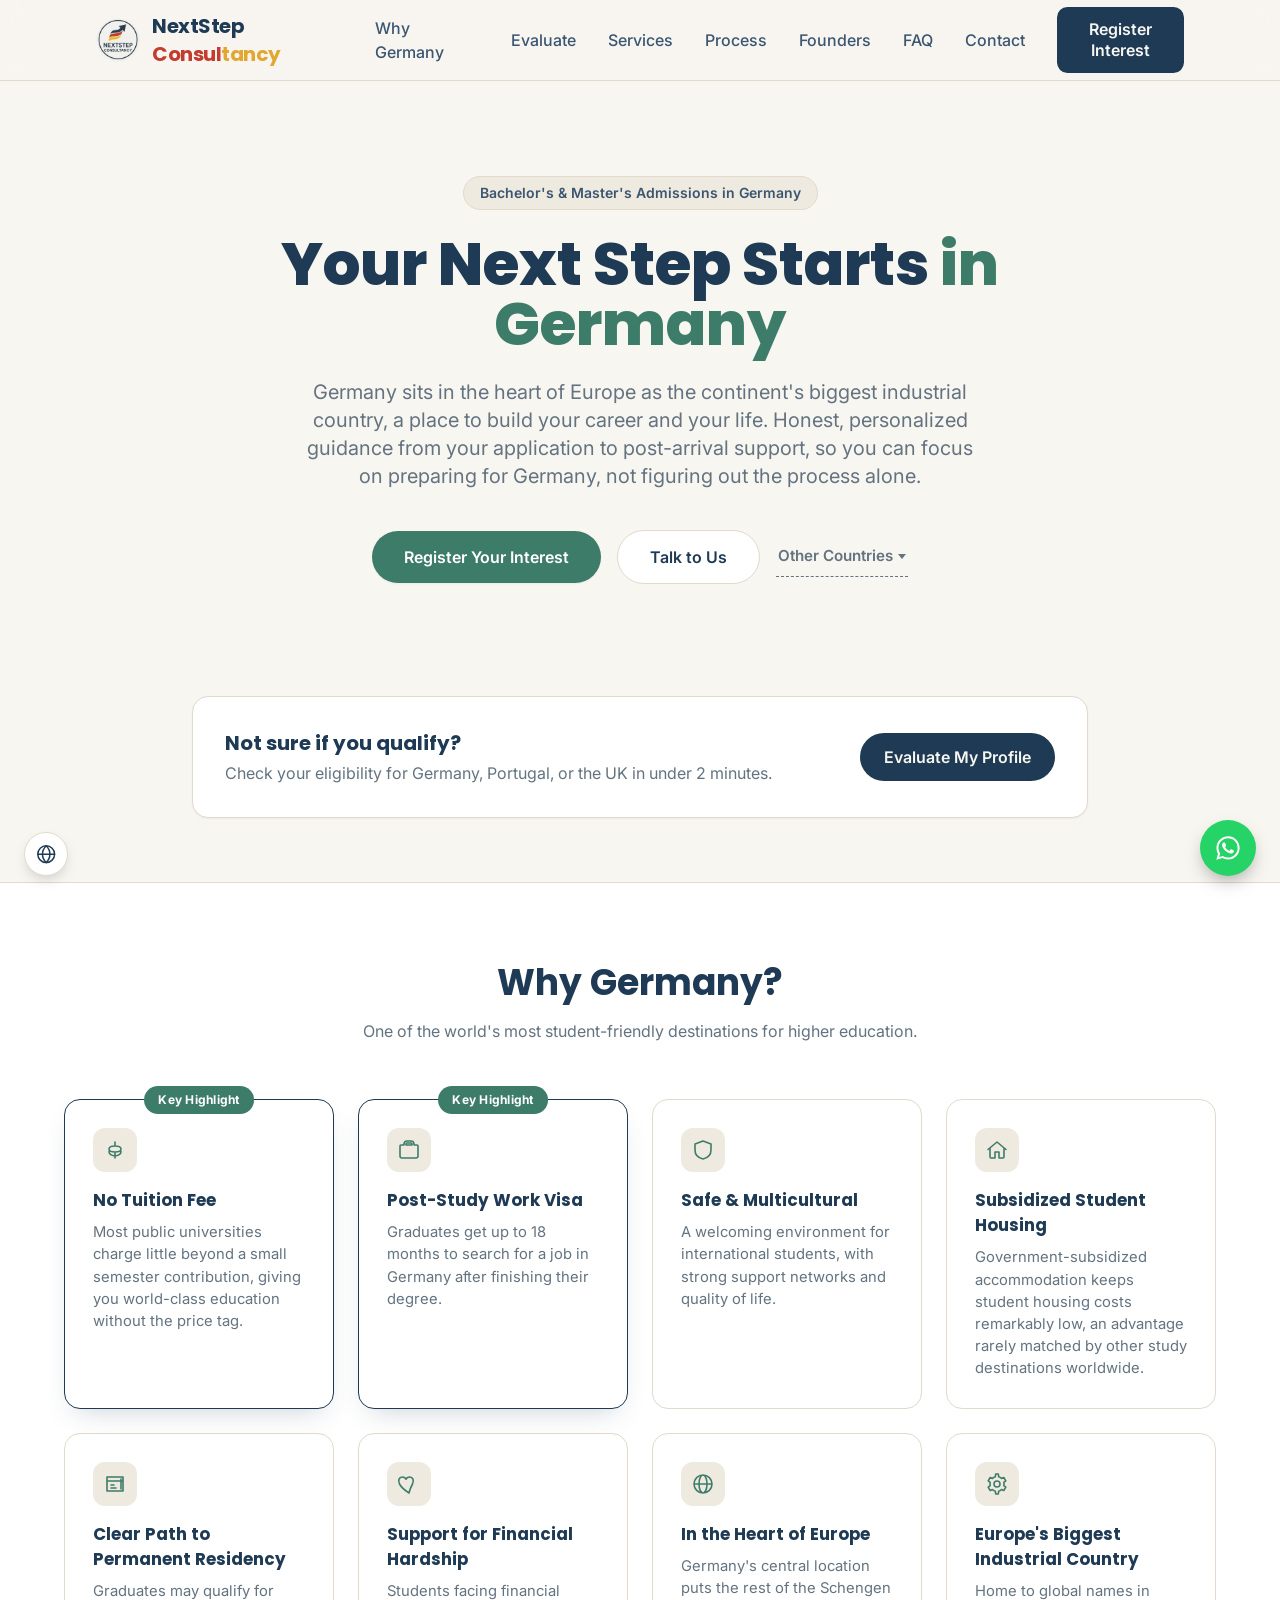
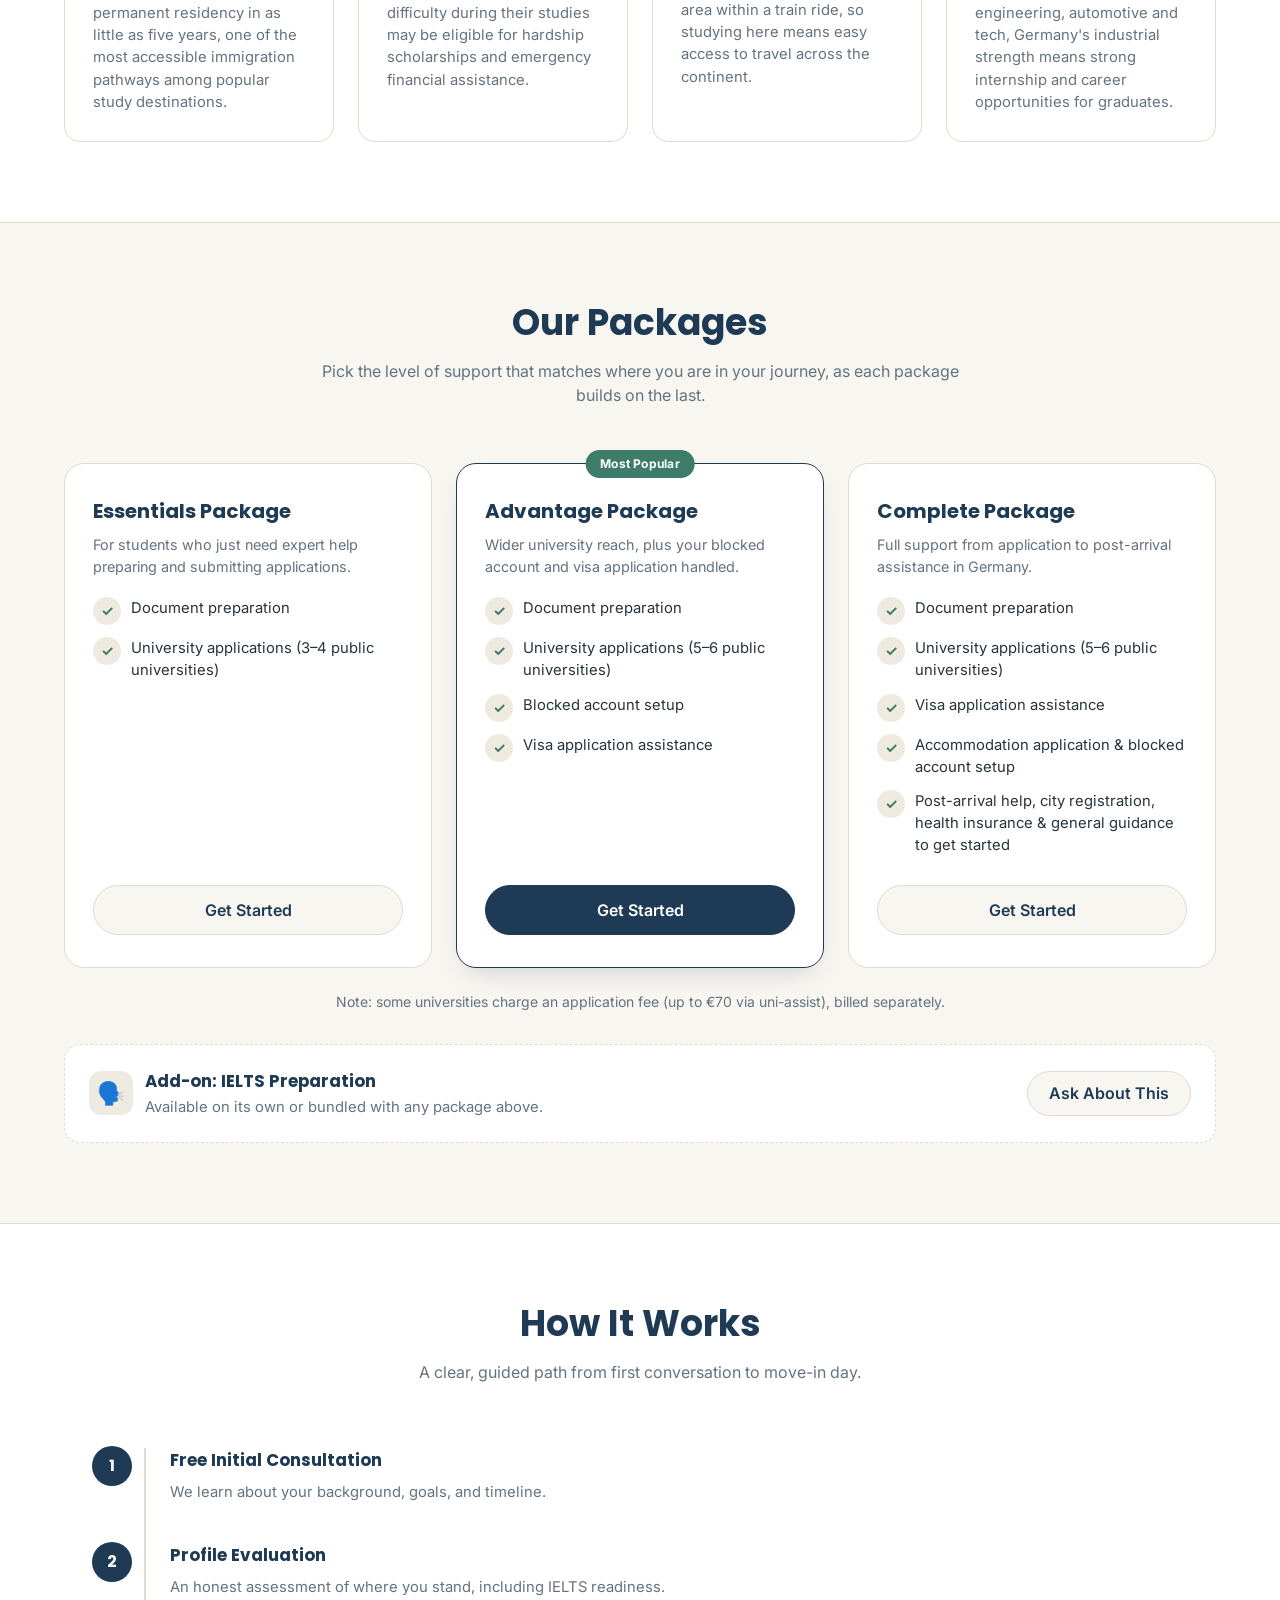
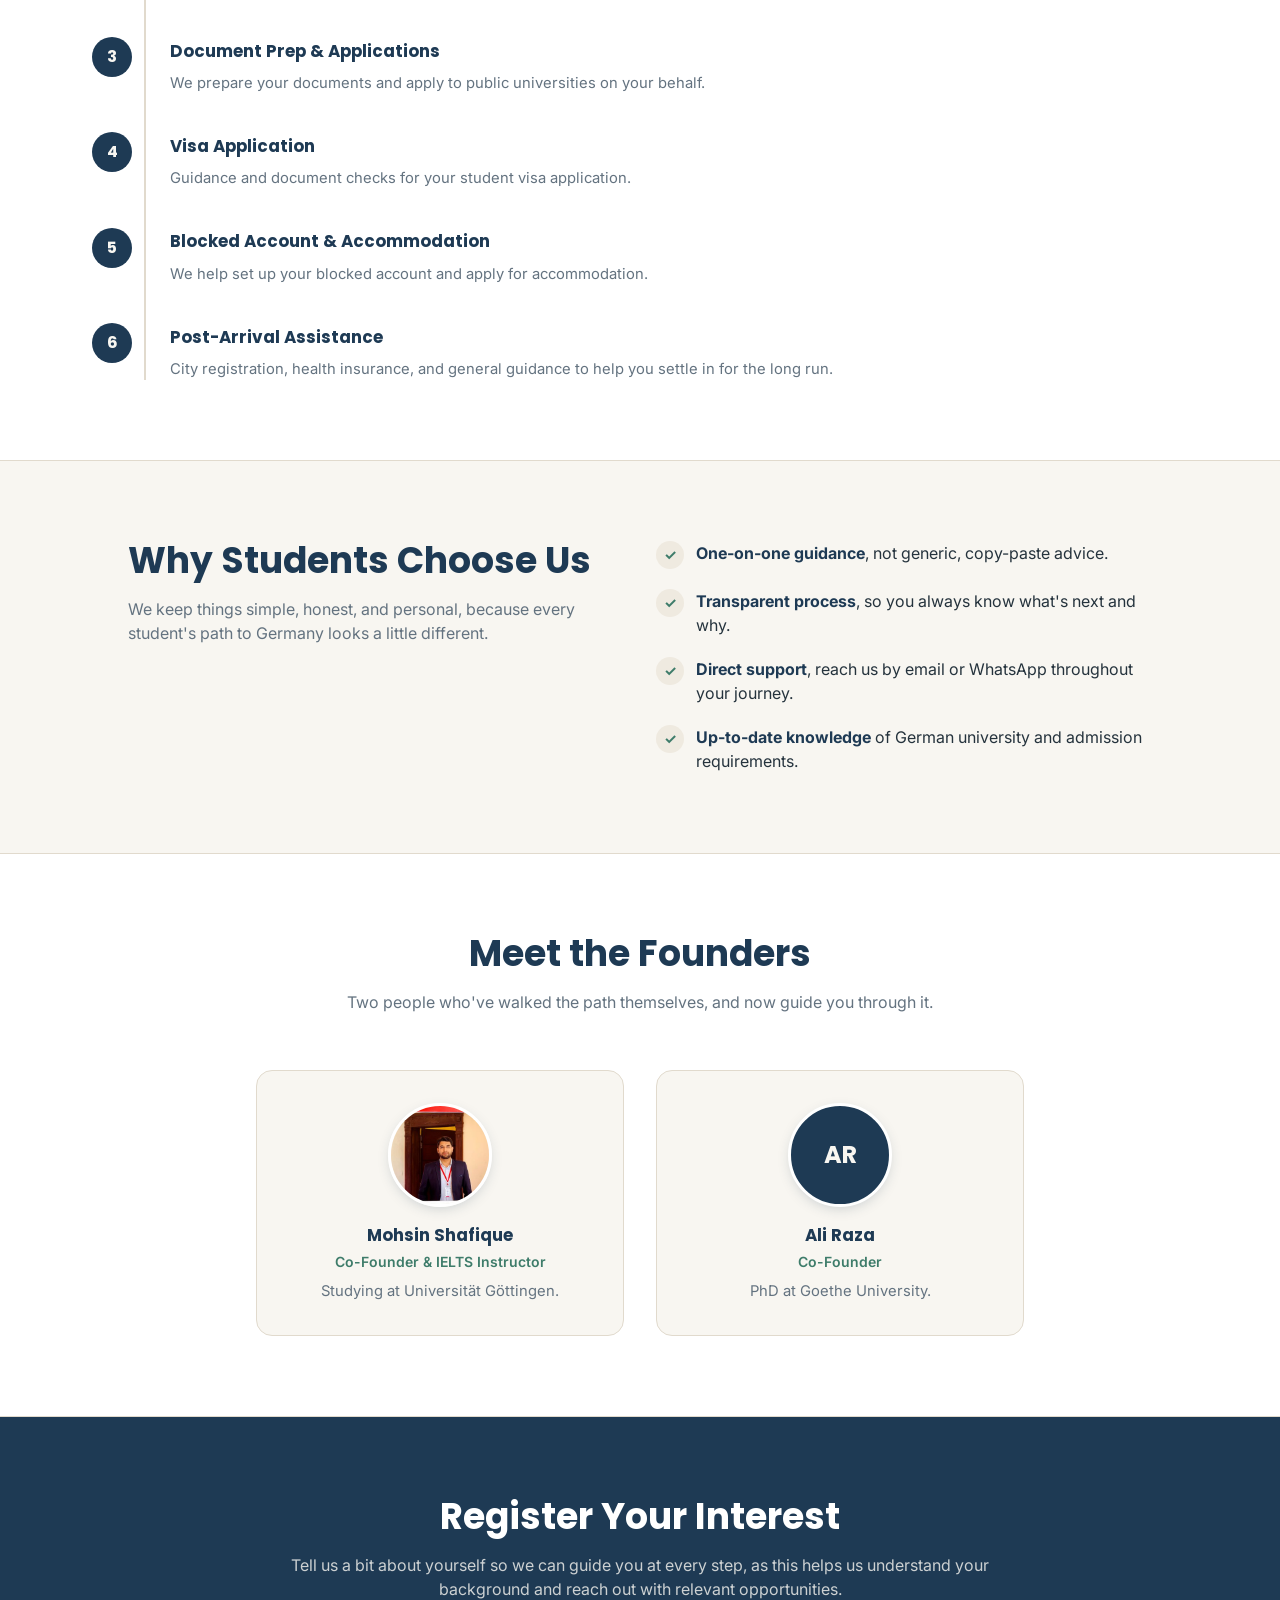
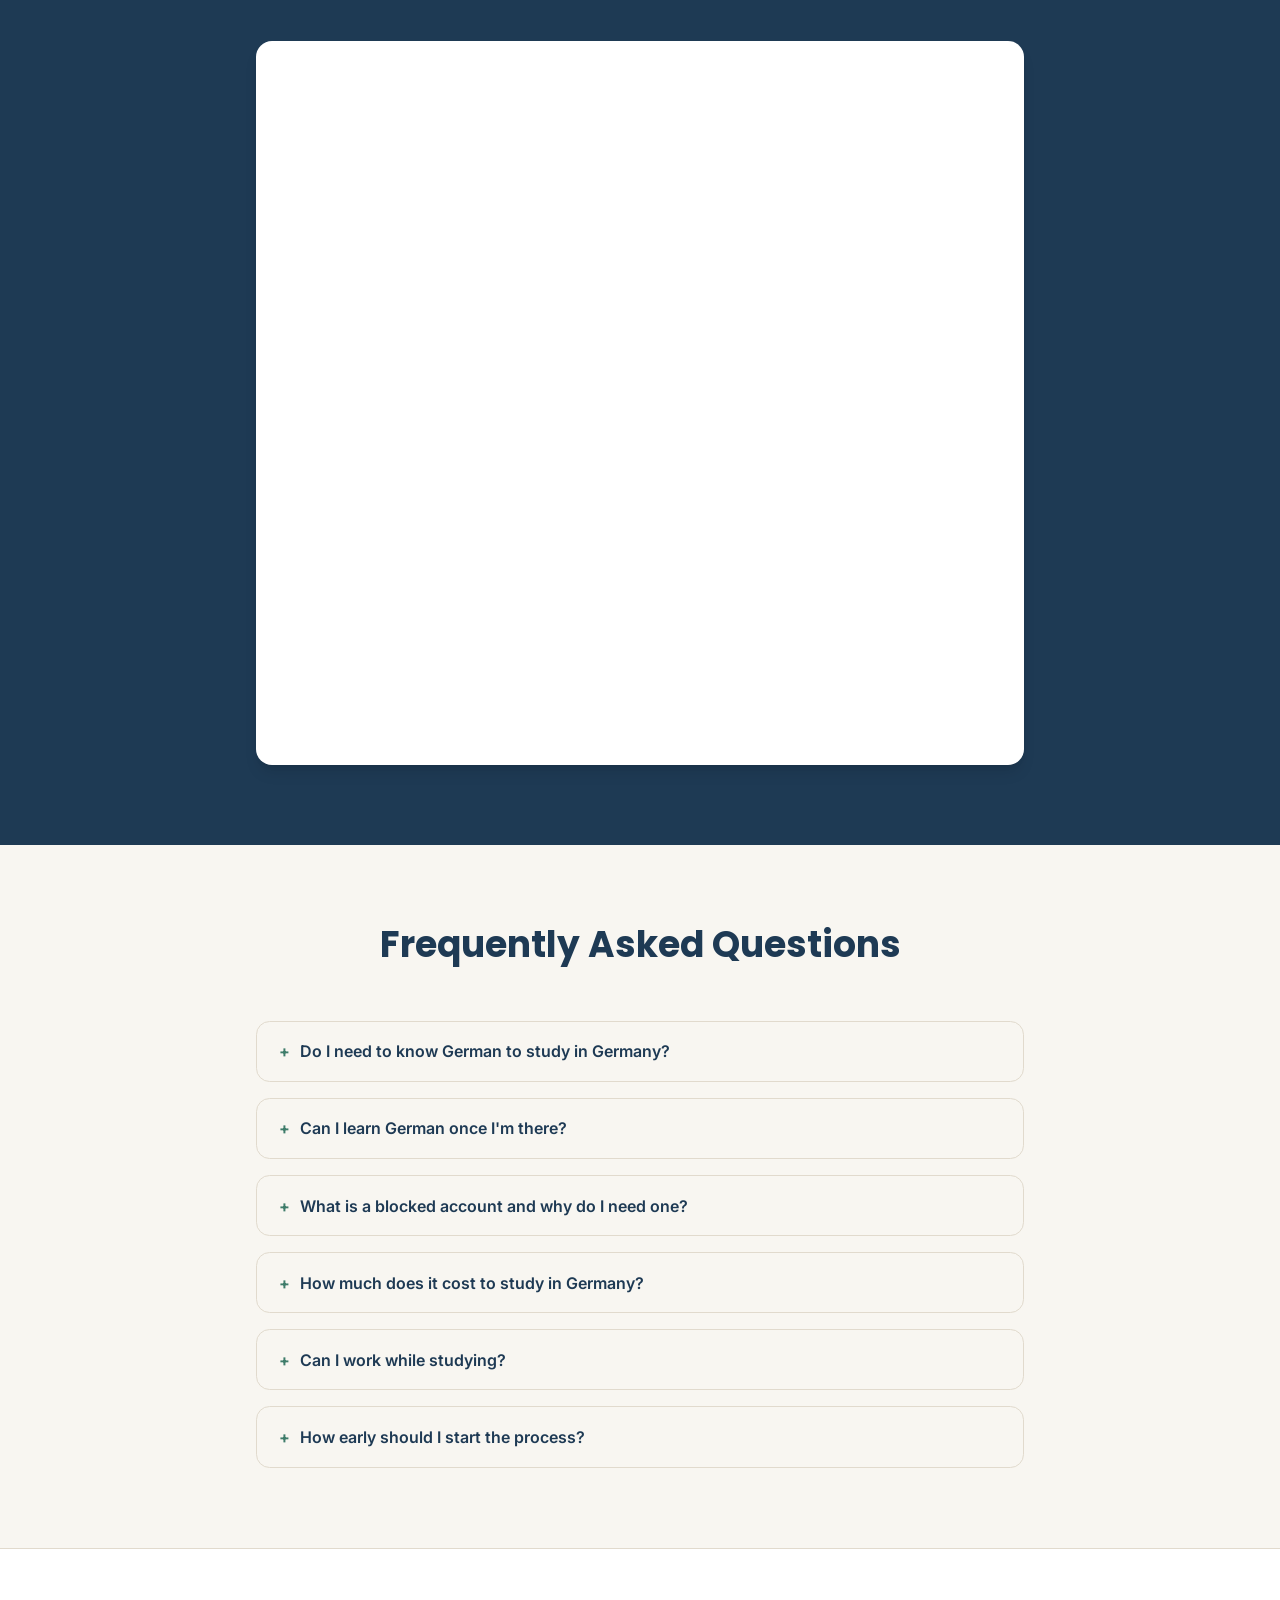
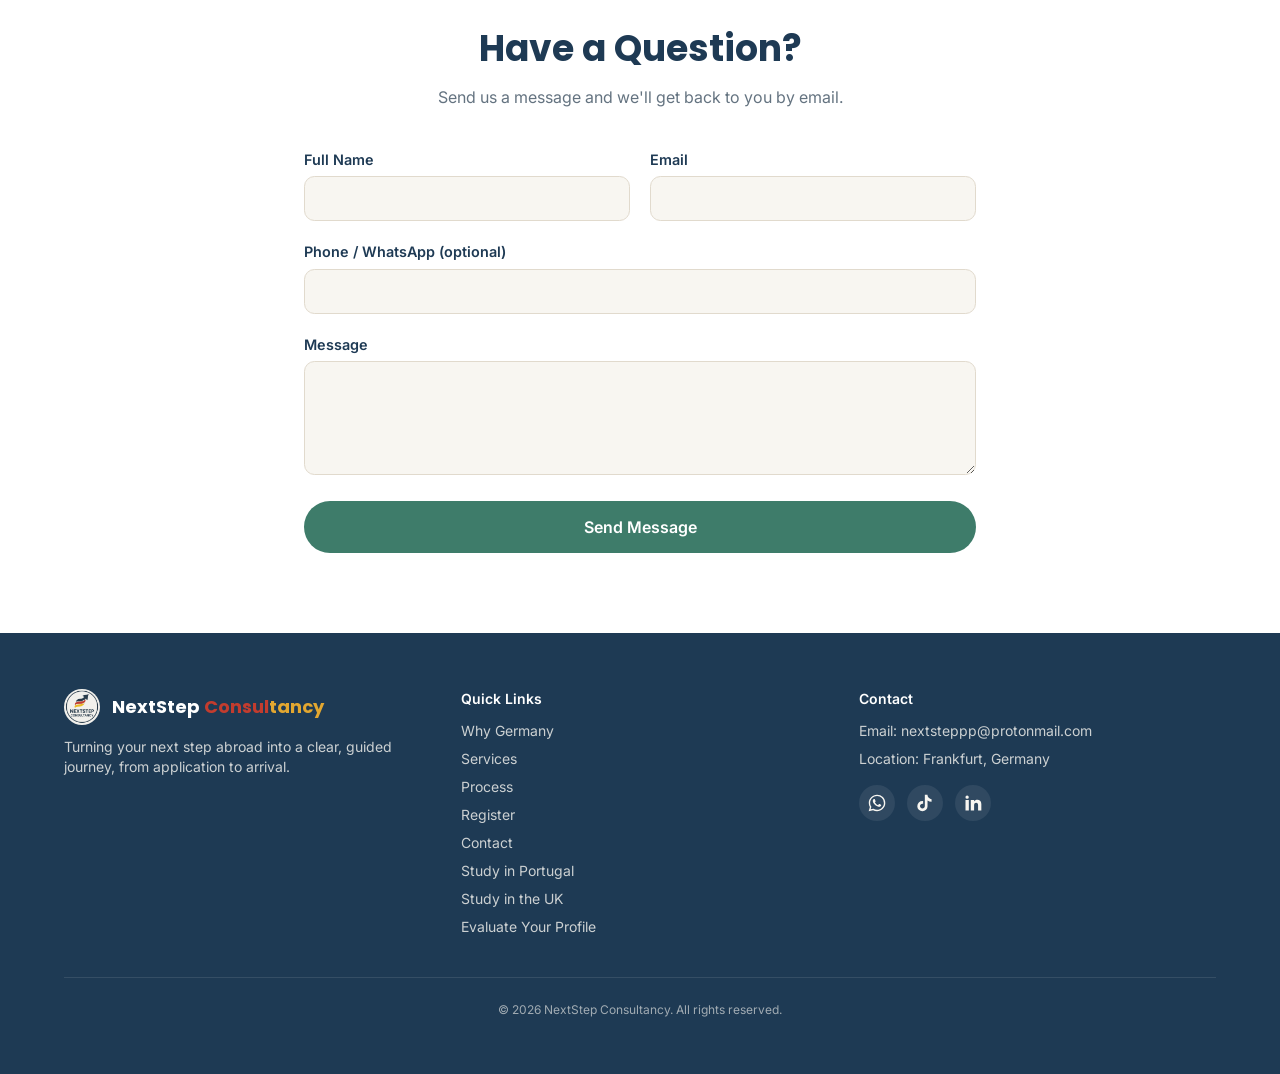
==== index.html @ ee0c39e2 "evaluate profile added" ====
<!DOCTYPE html>
<html lang="en">
<head>
<meta charset="UTF-8">
<meta name="viewport" content="width=device-width, initial-scale=1.0">
<title>NextStep Consultancy | Study & Life in Germany</title>
<meta name="description" content="NextStep Consultancy guides students through Bachelor's & Master's admissions in Germany, from application and IELTS prep to blocked account setup and arrival.">

<link rel="canonical" href="https://imrazaa.github.io/nextstep/">

<!-- Open Graph -->
<meta property="og:title" content="NextStep Consultancy | Study & Life in Germany">
<meta property="og:description" content="Your next step to study and life in Germany, the heart of Europe and its biggest industrial country. Bachelor's & Master's application assistance, IELTS prep, blocked account & accommodation setup, and post-arrival support.">
<meta property="og:image" content="https://imrazaa.github.io/nextstep/assets/logo.jpg">
<meta property="og:type" content="website">
<meta property="og:site_name" content="NextStep Consultancy">
<meta property="og:url" content="https://imrazaa.github.io/nextstep/">

<!-- Twitter Card -->
<meta name="twitter:card" content="summary">
<meta name="twitter:title" content="NextStep Consultancy | Study & Life in Germany">
<meta name="twitter:description" content="Your next step to study and life in Germany, the heart of Europe and its biggest industrial country. Bachelor's & Master's application assistance, IELTS prep, blocked account & accommodation setup, and post-arrival support.">
<meta name="twitter:image" content="https://imrazaa.github.io/nextstep/assets/logo.jpg">

<link rel="icon" type="image/jpeg" href="assets/logo.jpg">

<script type="application/ld+json">
{
  "@context": "https://schema.org",
  "@type": "EducationalOrganization",
  "name": "NextStep Consultancy",
  "description": "Bachelor's and Master's admission consultancy for study and life in Germany, the heart of Europe and its biggest industrial country, from application through post-arrival support.",
  "logo": "https://imrazaa.github.io/nextstep/assets/logo.jpg",
  "email": "nextsteppp@protonmail.com",
  "address": {
    "@type": "PostalAddress",
    "addressLocality": "Frankfurt",
    "addressCountry": "DE"
  },
  "sameAs": [
    "https://www.tiktok.com/@mohsinshafique503",
    "https://www.linkedin.com/in/mohsin-shafique-139a16190/"
  ]
}
</script>

<link rel="preconnect" href="https://fonts.googleapis.com">
<link rel="preconnect" href="https://fonts.gstatic.com" crossorigin>
<link href="https://fonts.googleapis.com/css2?family=Poppins:wght@700;800&family=Inter:wght@400;500;600&display=swap" rel="stylesheet">

<script type="text/javascript">
    (function(c,l,a,r,i,t,y){
        c[a]=c[a]||function(){(c[a].q=c[a].q||[]).push(arguments)};
        t=l.createElement(r);t.async=1;t.src="https://www.clarity.ms/tag/"+i;
        y=l.getElementsByTagName(r)[0];y.parentNode.insertBefore(t,y);
    })(window, document, "clarity", "script", "xs1ineb0j9");
</script>

<link rel="stylesheet" href="tailwind.css?v=4">
<link rel="stylesheet" href="style.css?v=4">
</head>
<body class="bg-cream text-ink font-body antialiased">

<!-- ============ HEADER ============ -->
<header class="fixed top-0 inset-x-0 z-50 bg-cream/90 backdrop-blur border-b border-bordersoft">
  <div class="max-w-6xl mx-auto px-5 sm:px-8 h-20 flex items-center justify-between">
    <a href="#top" class="flex items-center gap-3">
      <img src="assets/logo.jpg" alt="NextStep Consultancy logo" width="44" height="44" class="h-11 w-11 rounded-full object-cover" onerror="this.style.display='none'">
      <span class="font-heading font-bold text-lg sm:text-xl text-navy tracking-tight">NextStep <span class="text-flagred">Consul</span><span class="text-flaggold">tancy</span></span>
    </a>

    <div class="hidden md:flex items-center gap-8">
      <nav class="flex items-center gap-8 font-medium text-navysoft">
        <a href="#why-germany" class="hover:text-accent transition-colors">Why Germany</a>
        <a href="evaluate.html" class="hover:text-accent transition-colors">Evaluate</a>
        <a href="#services" class="hover:text-accent transition-colors">Services</a>
        <a href="#process" class="hover:text-accent transition-colors">Process</a>
        <a href="#founders" class="hover:text-accent transition-colors">Founders</a>
        <a href="#faq" class="hover:text-accent transition-colors">FAQ</a>
        <a href="#contact" class="hover:text-accent transition-colors">Contact</a>
      </nav>

      <a href="#register" class="nav-register-btn">Register<br>Interest</a>
    </div>

    <button id="menu-btn" aria-label="Open menu" class="md:hidden text-navy">
      <svg xmlns="http://www.w3.org/2000/svg" class="h-7 w-7" fill="none" viewBox="0 0 24 24" stroke="currentColor" stroke-width="1.8">
        <path stroke-linecap="round" stroke-linejoin="round" d="M4 6h16M4 12h16M4 18h16" />
      </svg>
    </button>
  </div>

  <!-- Mobile menu -->
  <div id="mobile-menu" class="md:hidden hidden bg-cream border-t border-bordersoft">
    <nav class="flex flex-col px-5 py-4 gap-4 font-medium text-navysoft">
      <a href="#why-germany" class="mobile-link">Why Germany</a>
      <a href="evaluate.html" class="mobile-link">Evaluate</a>
      <a href="#services" class="mobile-link">Services</a>
      <a href="#process" class="mobile-link">Process</a>
      <a href="#founders" class="mobile-link">Founders</a>
      <a href="#faq" class="mobile-link">FAQ</a>
      <a href="#contact" class="mobile-link">Contact</a>
      <a href="#register" class="mobile-register-btn">Register Interest</a>
    </nav>
  </div>
</header>

<main id="top">

  <!-- ============ HERO ============ -->
  <section class="pt-36 pb-20 sm:pt-44 sm:pb-28 px-5 sm:px-8">
    <div class="max-w-4xl mx-auto text-center">
      <span class="inline-block bg-creamalt text-navysoft text-sm font-semibold px-4 py-1.5 rounded-full border border-bordersoft mb-6">
        Bachelor's &amp; Master's Admissions in Germany
      </span>
      <h1 class="font-heading font-extrabold text-4xl sm:text-6xl leading-tight text-navy">
        Your Next Step Starts <span class="text-accent">in Germany</span>
      </h1>
      <p class="mt-6 text-lg sm:text-xl text-muted max-w-2xl mx-auto">
        Germany sits in the heart of Europe as the continent's biggest industrial country, a place to
        build your career and your life. Honest, personalized guidance from your application to
        post-arrival support, so you can focus on preparing for Germany, not figuring out the process alone.
      </p>
      <div class="mt-10 flex flex-col sm:flex-row items-center justify-center gap-4">
        <a href="#register" class="w-full sm:w-auto text-center bg-accent hover:bg-navy text-white font-semibold px-8 py-3.5 rounded-full transition-colors shadow-sm">
          Register Your Interest
        </a>
        <a href="#contact" class="w-full sm:w-auto text-center bg-white hover:bg-creamalt text-navy font-semibold px-8 py-3.5 rounded-full border border-bordersoft transition-colors">
          Talk to Us
        </a>
        <details class="hero-country-dd">
          <summary class="hero-country-summary">Other Countries</summary>
          <div class="hero-country-panel">
            <a href="index.html" class="hero-country-option active">Germany</a>
            <a href="portugal.html" class="hero-country-option">Portugal</a>
            <a href="uk.html" class="hero-country-option">United Kingdom</a>
          </div>
        </details>
      </div>
    </div>
  </section>

  <!-- ============ EVALUATOR BANNER ============ -->
  <section class="pb-16 px-5 sm:px-8">
    <div class="max-w-4xl mx-auto bg-white border border-bordersoft rounded-2xl p-6 sm:p-8 flex flex-col sm:flex-row items-center justify-between gap-5 shadow-sm">
      <div class="text-center sm:text-left">
        <h2 class="font-heading font-bold text-xl text-navy">Not sure if you qualify?</h2>
        <p class="text-muted mt-1">Check your eligibility for Germany, Portugal, or the UK in under 2 minutes.</p>
      </div>
      <a href="evaluate.html" class="eval-banner-btn">
        Evaluate My Profile
      </a>
    </div>
  </section>

  <!-- ============ WHY GERMANY ============ -->
  <section id="why-germany" class="scroll-mt-24 py-20 px-5 sm:px-8 bg-white border-y border-bordersoft">
    <div class="max-w-6xl mx-auto">
      <div class="text-center max-w-2xl mx-auto mb-14">
        <h2 class="font-heading font-bold text-3xl sm:text-4xl text-navy">Why Germany?</h2>
        <p class="mt-4 text-muted">One of the world's most student-friendly destinations for higher education.</p>
      </div>
      <div class="grid sm:grid-cols-2 lg:grid-cols-4 gap-6">

        <div class="card card-featured">
          <span class="pkg-badge">Key Highlight</span>
          <div class="icon-badge">
            <svg xmlns="http://www.w3.org/2000/svg" fill="none" viewBox="0 0 24 24" stroke="currentColor" stroke-width="1.6"><path stroke-linecap="round" stroke-linejoin="round" d="M12 8c-3 0-6 1-6 3s3 3 6 3 6-1 6-3-3-3-6-3Zm0 0V4m0 10v6m-6-6.5c0 2 2.5 4 6 4.5m6-4.5c0 2-2.5 4-6 4.5" /></svg>
          </div>
          <h3 class="card-title">No Tuition Fee</h3>
          <p class="card-text">Most public universities charge little beyond a small semester contribution, giving you world-class education without the price tag.</p>
        </div>

        <div class="card card-featured">
          <span class="pkg-badge">Key Highlight</span>
          <div class="icon-badge">
            <svg xmlns="http://www.w3.org/2000/svg" fill="none" viewBox="0 0 24 24" stroke="currentColor" stroke-width="1.6"><path stroke-linecap="round" stroke-linejoin="round" d="M20 7h-3V6a3 3 0 0 0-3-3H10a3 3 0 0 0-3 3v1H4a1 1 0 0 0-1 1v10a2 2 0 0 0 2 2h14a2 2 0 0 0 2-2V8a1 1 0 0 0-1-1ZM9 6a1 1 0 0 1 1-1h4a1 1 0 0 1 1 1v1H9V6Z" /></svg>
          </div>
          <h3 class="card-title">Post-Study Work Visa</h3>
          <p class="card-text">Graduates get up to 18 months to search for a job in Germany after finishing their degree.</p>
        </div>

        <div class="card">
          <div class="icon-badge">
            <svg xmlns="http://www.w3.org/2000/svg" fill="none" viewBox="0 0 24 24" stroke="currentColor" stroke-width="1.6"><path stroke-linecap="round" stroke-linejoin="round" d="M12 3 4 6v6c0 5 3.5 8 8 9 4.5-1 8-4 8-9V6l-8-3Z" /></svg>
          </div>
          <h3 class="card-title">Safe &amp; Multicultural</h3>
          <p class="card-text">A welcoming environment for international students, with strong support networks and quality of life.</p>
        </div>

        <div class="card">
          <div class="icon-badge">
            <svg xmlns="http://www.w3.org/2000/svg" fill="none" viewBox="0 0 24 24" stroke="currentColor" stroke-width="1.6"><path stroke-linecap="round" stroke-linejoin="round" d="M3 11.5 12 4l9 7.5M5 10v9a1 1 0 0 0 1 1h4v-6h4v6h4a1 1 0 0 0 1-1v-9" /></svg>
          </div>
          <h3 class="card-title">Subsidized Student Housing</h3>
          <p class="card-text">Government-subsidized accommodation keeps student housing costs remarkably low, an advantage rarely matched by other study destinations worldwide.</p>
        </div>

        <div class="card">
          <div class="icon-badge">
            <svg xmlns="http://www.w3.org/2000/svg" fill="none" viewBox="0 0 24 24" stroke="currentColor" stroke-width="1.6"><path stroke-linecap="round" stroke-linejoin="round" d="M4 5h16v14H4V5Zm0 4h16M8 13h3m-3 3h5m5-9v10" /></svg>
          </div>
          <h3 class="card-title">Clear Path to Permanent Residency</h3>
          <p class="card-text">Graduates may qualify for permanent residency in as little as five years, one of the most accessible immigration pathways among popular study destinations.</p>
        </div>

        <div class="card">
          <div class="icon-badge">
            <svg xmlns="http://www.w3.org/2000/svg" fill="none" viewBox="0 0 24 24" stroke="currentColor" stroke-width="1.6"><path stroke-linecap="round" stroke-linejoin="round" d="M12 21s-7-4.5-9.5-9C.8 8.4 2 5 5.3 5c1.9 0 3.2 1 3.7 2.2C9.5 6 10.8 5 12.7 5c3.3 0 4.5 3.4 2.8 7-2.5 4.5-3.5 9-3.5 9Z" /></svg>
          </div>
          <h3 class="card-title">Support for Financial Hardship</h3>
          <p class="card-text">Students facing financial difficulty during their studies may be eligible for hardship scholarships and emergency financial assistance.</p>
        </div>

        <div class="card">
          <div class="icon-badge">
            <svg xmlns="http://www.w3.org/2000/svg" fill="none" viewBox="0 0 24 24" stroke="currentColor" stroke-width="1.6"><path stroke-linecap="round" stroke-linejoin="round" d="M12 21c4.97 0 9-4.03 9-9s-4.03-9-9-9-9 4.03-9 9 4.03 9 9 9Zm0 0c2.21 0 4-4.03 4-9s-1.79-9-4-9-4 4.03-4 9 1.79 9 4 9Zm-9-9h18" /></svg>
          </div>
          <h3 class="card-title">In the Heart of Europe</h3>
          <p class="card-text">Germany's central location puts the rest of the Schengen area within a train ride, so studying here means easy access to travel across the continent.</p>
        </div>

        <div class="card">
          <div class="icon-badge">
            <svg xmlns="http://www.w3.org/2000/svg" fill="none" viewBox="0 0 24 24" stroke="currentColor" stroke-width="1.6"><path stroke-linecap="round" stroke-linejoin="round" d="M12 15a3 3 0 1 0 0-6 3 3 0 0 0 0 6Zm7-3a7 7 0 0 0-.2-1.6l2-1.5-2-3.4-2.3.9a6.9 6.9 0 0 0-2.8-1.6L13.3 2h-2.6l-.4 2.8a6.9 6.9 0 0 0-2.8 1.6l-2.3-.9-2 3.4 2 1.5A7 7 0 0 0 5 12c0 .5.07 1 .2 1.6l-2 1.5 2 3.4 2.3-.9c.8.7 1.8 1.3 2.8 1.6l.4 2.8h2.6l.4-2.8c1-.3 2-.9 2.8-1.6l2.3.9 2-3.4-2-1.5c.13-.5.2-1 .2-1.6Z" /></svg>
          </div>
          <h3 class="card-title">Europe's Biggest Industrial Country</h3>
          <p class="card-text">Home to global names in engineering, automotive and tech, Germany's industrial strength means strong internship and career opportunities for graduates.</p>
        </div>

      </div>
    </div>
  </section>

  <!-- ============ SERVICES / PACKAGES ============ -->
  <section id="services" class="scroll-mt-24 py-20 px-5 sm:px-8">
    <div class="max-w-6xl mx-auto">
      <div class="text-center max-w-2xl mx-auto mb-14">
        <h2 class="font-heading font-bold text-3xl sm:text-4xl text-navy">Our Packages</h2>
        <p class="mt-4 text-muted">Pick the level of support that matches where you are in your journey, as each package builds on the last.</p>
      </div>

      <div class="grid lg:grid-cols-3 gap-6 items-stretch">

        <!-- Package 1 -->
        <div class="pkg-card">
          <h3 class="pkg-name">Essentials Package</h3>
          <p class="pkg-desc">For students who just need expert help preparing and submitting applications.</p>
          <ul class="pkg-list">
            <li><span class="check">✓</span>Document preparation</li>
            <li><span class="check">✓</span>University applications (3–4 public universities)</li>
          </ul>
          <a href="#register" class="pkg-cta">Get Started</a>
        </div>

        <!-- Package 2 - Most Popular -->
        <div class="pkg-card pkg-featured">
          <span class="pkg-badge">Most Popular</span>
          <h3 class="pkg-name">Advantage Package</h3>
          <p class="pkg-desc">Wider university reach, plus your blocked account and visa application handled.</p>
          <ul class="pkg-list">
            <li><span class="check">✓</span>Document preparation</li>
            <li><span class="check">✓</span>University applications (5–6 public universities)</li>
            <li><span class="check">✓</span>Blocked account setup</li>
            <li><span class="check">✓</span>Visa application assistance</li>
          </ul>
          <a href="#register" class="pkg-cta pkg-cta-featured">Get Started</a>
        </div>

        <!-- Package 3 -->
        <div class="pkg-card">
          <h3 class="pkg-name">Complete Package</h3>
          <p class="pkg-desc">Full support from application to post-arrival assistance in Germany.</p>
          <ul class="pkg-list">
            <li><span class="check">✓</span>Document preparation</li>
            <li><span class="check">✓</span>University applications (5–6 public universities)</li>
            <li><span class="check">✓</span>Visa application assistance</li>
            <li><span class="check">✓</span>Accommodation application &amp; blocked account setup</li>
            <li><span class="check">✓</span>Post-arrival help, city registration, health insurance &amp; general guidance to get started</li>
          </ul>
          <a href="#register" class="pkg-cta">Get Started</a>
        </div>

      </div>

      <p class="text-center text-sm text-muted mt-6">
        Note: some universities charge an application fee (up to €70 via uni-assist), billed separately.
      </p>

      <!-- Add-on -->
      <div class="addon-card">
        <div class="flex items-center gap-3">
          <span class="icon-badge-sm !mb-0">🗣️</span>
          <div>
            <h4 class="card-title !mb-0.5">Add-on: IELTS Preparation</h4>
            <p class="card-text">Available on its own or bundled with any package above.</p>
          </div>
        </div>
        <a href="#contact" class="pkg-cta pkg-cta-addon">Ask About This</a>
      </div>
    </div>
  </section>

  <!-- ============ PROCESS ============ -->
  <section id="process" class="scroll-mt-24 py-20 px-5 sm:px-8 bg-white border-y border-bordersoft">
    <div class="max-w-5xl mx-auto">
      <div class="text-center max-w-2xl mx-auto mb-16">
        <h2 class="font-heading font-bold text-3xl sm:text-4xl text-navy">How It Works</h2>
        <p class="mt-4 text-muted">A clear, guided path from first conversation to move-in day.</p>
      </div>

      <ol class="relative border-s-2 border-bordersoft ms-4 space-y-10">
        <li class="step"><span class="step-num">1</span><h3 class="card-title">Free Initial Consultation</h3><p class="card-text">We learn about your background, goals, and timeline.</p></li>
        <li class="step"><span class="step-num">2</span><h3 class="card-title">Profile Evaluation</h3><p class="card-text">An honest assessment of where you stand, including IELTS readiness.</p></li>
        <li class="step"><span class="step-num">3</span><h3 class="card-title">Document Prep &amp; Applications</h3><p class="card-text">We prepare your documents and apply to public universities on your behalf.</p></li>
        <li class="step"><span class="step-num">4</span><h3 class="card-title">Visa Application</h3><p class="card-text">Guidance and document checks for your student visa application.</p></li>
        <li class="step"><span class="step-num">5</span><h3 class="card-title">Blocked Account &amp; Accommodation</h3><p class="card-text">We help set up your blocked account and apply for accommodation.</p></li>
        <li class="step"><span class="step-num">6</span><h3 class="card-title">Post-Arrival Assistance</h3><p class="card-text">City registration, health insurance, and general guidance to help you settle in for the long run.</p></li>
      </ol>
    </div>
  </section>

  <!-- ============ WHY CHOOSE US ============ -->
  <section class="py-20 px-5 sm:px-8">
    <div class="max-w-5xl mx-auto grid sm:grid-cols-2 gap-8">
      <div>
        <h2 class="font-heading font-bold text-3xl sm:text-4xl text-navy mb-4">Why Students Choose Us</h2>
        <p class="text-muted">We keep things simple, honest, and personal, because every student's path to Germany looks a little different.</p>
      </div>
      <ul class="space-y-5">
        <li class="flex gap-3"><span class="check">✓</span><span><strong class="text-navy">One-on-one guidance</strong>, not generic, copy-paste advice.</span></li>
        <li class="flex gap-3"><span class="check">✓</span><span><strong class="text-navy">Transparent process</strong>, so you always know what's next and why.</span></li>
        <li class="flex gap-3"><span class="check">✓</span><span><strong class="text-navy">Direct support</strong>, reach us by email or WhatsApp throughout your journey.</span></li>
        <li class="flex gap-3"><span class="check">✓</span><span><strong class="text-navy">Up-to-date knowledge</strong> of German university and admission requirements.</span></li>
      </ul>
    </div>
  </section>

  <!-- ============ FOUNDERS ============ -->
  <section id="founders" class="scroll-mt-24 py-20 px-5 sm:px-8 bg-white border-y border-bordersoft">
    <div class="max-w-5xl mx-auto">
      <div class="text-center max-w-2xl mx-auto mb-14">
        <h2 class="font-heading font-bold text-3xl sm:text-4xl text-navy">Meet the Founders</h2>
        <p class="mt-4 text-muted">Two people who've walked the path themselves, and now guide you through it.</p>
      </div>

      <div class="grid sm:grid-cols-2 gap-8 max-w-3xl mx-auto">

        <div class="founder-card">
          <img src="assets/founder_mohsin.jpeg" alt="Mohsin Shafique" width="104" height="104" loading="lazy" class="founder-avatar" onerror="this.replaceWith(Object.assign(document.createElement('div'),{className:'founder-initials',textContent:'MS'}))">
          <h3 class="card-title !mb-1">Mohsin Shafique</h3>
          <p class="text-accent font-semibold text-sm mb-2">Co-Founder &amp; IELTS Instructor</p>
          <p class="card-text">Studying at Universität Göttingen.</p>
        </div>

        <div class="founder-card">
          <div class="founder-initials">AR</div>
          <h3 class="card-title !mb-1">Ali Raza</h3>
          <p class="text-accent font-semibold text-sm mb-2">Co-Founder</p>
          <p class="card-text">PhD at Goethe University.</p>
        </div>

      </div>
    </div>
  </section>

  <!-- ============ REGISTRATION FORM ============ -->
  <section id="register" class="scroll-mt-24 py-20 px-5 sm:px-8 bg-navy">
    <div class="max-w-3xl mx-auto text-center">
      <h2 class="font-heading font-bold text-3xl sm:text-4xl text-white">Register Your Interest</h2>
      <p class="mt-4 text-cream/80">
        Tell us a bit about yourself so we can guide you at every step, as this helps us understand your
        background and reach out with relevant opportunities.
      </p>

      <div class="mt-10 bg-white rounded-2xl p-2 sm:p-3 shadow-lg">
        <iframe
          src="https://docs.google.com/forms/d/e/1FAIpQLSdMzvEFA4POjR6SAGuh8VfjpHiNRk3btibjBKRrQhr4GvNRgw/viewform?embedded=true&hl=en"
          class="w-full rounded-xl"
          height="700"
          frameborder="0"
          loading="lazy"
          title="NextStep Consultancy Registration Form">
          Loading form…
        </iframe>
      </div>
    </div>
  </section>

  <!-- ============ FAQ ============ -->
  <section id="faq" class="scroll-mt-24 py-20 px-5 sm:px-8">
    <div class="max-w-3xl mx-auto">
      <div class="text-center mb-14">
        <h2 class="font-heading font-bold text-3xl sm:text-4xl text-navy">Frequently Asked Questions</h2>
      </div>

      <div class="space-y-4">
        <details class="faq-item">
          <summary>Do I need to know German to study in Germany?</summary>
          <p>Many Master's programs (and some Bachelor's) are taught fully in English. German helps with daily life and long run settlement, but isn't always required for the program itself.</p>
        </details>
        <details class="faq-item">
          <summary>Can I learn German once I'm there?</summary>
          <p>Yes, most universities offer free German courses for international students, so you can keep building your language skills alongside your studies.</p>
        </details>
        <details class="faq-item">
          <summary>What is a blocked account and why do I need one?</summary>
          <p>A blocked account holds a set amount of money to show you can support yourself in Germany. It's a standard requirement, and we help you set it up correctly as part of our Advantage and Complete Packages.</p>
        </details>
        <details class="faq-item">
          <summary>How much does it cost to study in Germany?</summary>
          <p>Public universities largely don't charge tuition for Bachelor's and Master's programs, you'll typically pay a small semester contribution covering administration and a semester transport ticket.</p>
        </details>
        <details class="faq-item">
          <summary>Can I work while studying?</summary>
          <p>International students are generally permitted to work 120 days full-time per year alongside their studies.</p>
        </details>
        <details class="faq-item">
          <summary>How early should I start the process?</summary>
          <p>Ideally 8–12 months before your intended intake, to allow time for application deadlines, IELTS preparation, and setting up your blocked account and accommodation.</p>
        </details>
      </div>
    </div>
  </section>

  <!-- ============ CONTACT FORM ============ -->
  <section id="contact" class="scroll-mt-24 py-20 px-5 sm:px-8 bg-white border-t border-bordersoft">
    <div class="max-w-2xl mx-auto">
      <div class="text-center mb-10">
        <h2 class="font-heading font-bold text-3xl sm:text-4xl text-navy">Have a Question?</h2>
        <p class="mt-4 text-muted">Send us a message and we'll get back to you by email.</p>
      </div>

      <form id="contact-form" action="https://formspree.io/f/mlgqowzl" method="POST" class="space-y-5">
        <div class="grid sm:grid-cols-2 gap-5">
          <div>
            <label class="form-label" for="name">Full Name</label>
            <input class="form-input" type="text" id="name" name="name" required>
          </div>
          <div>
            <label class="form-label" for="email">Email</label>
            <input class="form-input" type="email" id="email" name="email" required>
          </div>
        </div>
        <div>
          <label class="form-label" for="phone">Phone / WhatsApp (optional)</label>
          <input class="form-input" type="tel" id="phone" name="phone">
        </div>
        <div>
          <label class="form-label" for="message">Message</label>
          <textarea class="form-input" id="message" name="message" rows="4" required></textarea>
        </div>
        <button type="submit" class="w-full bg-accent hover:bg-navy text-white font-semibold py-3.5 rounded-full transition-colors">
          Send Message
        </button>
        <p id="form-status" class="text-center text-sm font-medium hidden"></p>
      </form>
    </div>
  </section>

</main>

<!-- ============ FOOTER ============ -->
<footer class="bg-navy text-cream/80 py-14 px-5 sm:px-8">
  <div class="max-w-6xl mx-auto grid sm:grid-cols-3 gap-10 text-sm">
    <div>
      <div class="flex items-center gap-3 mb-3">
        <img src="assets/logo.jpg" alt="NextStep Consultancy logo" width="36" height="36" class="h-9 w-9 rounded-full object-cover" onerror="this.style.display='none'">
        <span class="font-heading font-bold text-white text-lg">NextStep <span class="text-flagred">Consul</span><span class="text-flaggold">tancy</span></span>
      </div>
      <p>Turning your next step abroad into a clear, guided journey, from application to arrival.</p>
    </div>
    <div>
      <h4 class="text-white font-semibold mb-3">Quick Links</h4>
      <ul class="space-y-2">
        <li><a href="#why-germany" class="hover:text-white">Why Germany</a></li>
        <li><a href="#services" class="hover:text-white">Services</a></li>
        <li><a href="#process" class="hover:text-white">Process</a></li>
        <li><a href="#register" class="hover:text-white">Register</a></li>
        <li><a href="#contact" class="hover:text-white">Contact</a></li>
        <li><a href="portugal.html" class="hover:text-white">Study in Portugal</a></li>
        <li><a href="uk.html" class="hover:text-white">Study in the UK</a></li>
        <li><a href="evaluate.html" class="hover:text-white">Evaluate Your Profile</a></li>
      </ul>
    </div>
    <div>
      <h4 class="text-white font-semibold mb-3">Contact</h4>
      <ul class="space-y-2">
        <li>Email: <a href="mailto:nextsteppp@protonmail.com" class="hover:text-white">nextsteppp@protonmail.com</a></li>
        <li>Location: Frankfurt, Germany</li>
      </ul>

      <div class="flex items-center gap-3 mt-4">
        <a href="https://wa.me/4917655014656" target="_blank" rel="noopener noreferrer" aria-label="Message us on WhatsApp" class="footer-social-icon">
          <svg xmlns="http://www.w3.org/2000/svg" viewBox="0 0 24 24" fill="currentColor" class="h-5 w-5">
            <path d="M12.04 2C6.58 2 2.13 6.45 2.13 11.91c0 1.75.46 3.45 1.32 4.95L2 22l5.25-1.38a9.9 9.9 0 0 0 4.79 1.22h.01c5.46 0 9.91-4.45 9.91-9.91 0-2.65-1.03-5.14-2.9-7.01A9.87 9.87 0 0 0 12.04 2Zm0 18.13h-.01a8.2 8.2 0 0 1-4.18-1.15l-.3-.18-3.11.82.83-3.04-.2-.31a8.2 8.2 0 0 1-1.26-4.36c0-4.54 3.7-8.24 8.24-8.24 2.2 0 4.27.86 5.82 2.42a8.18 8.18 0 0 1 2.41 5.83c0 4.54-3.7 8.21-8.24 8.21Zm4.52-6.16c-.25-.12-1.47-.72-1.7-.81-.23-.08-.39-.12-.56.13-.17.25-.64.81-.78.97-.15.17-.29.19-.54.06-.25-.12-1.05-.39-2-1.23-.74-.66-1.24-1.47-1.38-1.72-.15-.25-.02-.38.11-.51.11-.11.25-.29.37-.43.12-.15.16-.25.25-.42.08-.17.04-.31-.02-.44-.06-.12-.56-1.35-.77-1.85-.2-.48-.41-.42-.56-.43h-.48c-.17 0-.44.06-.67.31-.23.25-.87.85-.87 2.08 0 1.22.89 2.4 1.02 2.57.12.17 1.75 2.67 4.24 3.74.59.26 1.05.41 1.41.52.59.19 1.13.16 1.56.1.48-.07 1.47-.6 1.67-1.18.21-.58.21-1.08.15-1.18-.06-.11-.23-.17-.48-.29Z"/>
          </svg>
        </a>
        <a href="https://www.tiktok.com/@mohsinshafique503" target="_blank" rel="noopener noreferrer" aria-label="Follow us on TikTok" class="footer-social-icon">
          <svg xmlns="http://www.w3.org/2000/svg" viewBox="0 0 24 24" fill="currentColor" class="h-5 w-5">
            <path d="M16.6 5.82c-1.02-.94-1.6-2.27-1.6-3.7h-3.2v13.6c0 1.6-1.3 2.9-2.9 2.9s-2.9-1.3-2.9-2.9 1.3-2.9 2.9-2.9c.3 0 .58.05.85.13V9.7a6.14 6.14 0 0 0-.85-.06 6.13 6.13 0 0 0 0 12.26 6.13 6.13 0 0 0 6.13-6.13V9.01a8.3 8.3 0 0 0 4.87 1.56V7.4a4.85 4.85 0 0 1-3.3-1.58Z"/>
          </svg>
        </a>
        <a href="https://www.linkedin.com/in/mohsin-shafique-139a16190/" target="_blank" rel="noopener noreferrer" aria-label="Connect on LinkedIn" class="footer-social-icon">
          <svg xmlns="http://www.w3.org/2000/svg" viewBox="0 0 24 24" fill="currentColor" class="h-5 w-5">
            <path d="M6.94 5a2 2 0 1 1-4-.02 2 2 0 0 1 4 .02ZM7 8.48H3V21h4V8.48Zm6.32 0H9.35V21h3.97v-6.57c0-3.66 4.77-3.96 4.77 0V21H22v-7.93c0-6.17-7.06-5.95-8.68-2.91V8.48Z"/>
          </svg>
        </a>
      </div>
    </div>
  </div>
  <div class="max-w-6xl mx-auto mt-10 pt-6 border-t border-white/10 text-xs text-center text-cream/60">
    © <span id="year"></span> NextStep Consultancy. All rights reserved.
  </div>
</footer>

<a href="https://wa.me/4917655014656" target="_blank" rel="noopener noreferrer" aria-label="Chat with us on WhatsApp" class="whatsapp-float">
  <svg xmlns="http://www.w3.org/2000/svg" viewBox="0 0 24 24" fill="currentColor" class="h-7 w-7">
    <path d="M12.04 2C6.58 2 2.13 6.45 2.13 11.91c0 1.75.46 3.45 1.32 4.95L2 22l5.25-1.38a9.9 9.9 0 0 0 4.79 1.22h.01c5.46 0 9.91-4.45 9.91-9.91 0-2.65-1.03-5.14-2.9-7.01A9.87 9.87 0 0 0 12.04 2Zm0 18.13h-.01a8.2 8.2 0 0 1-4.18-1.15l-.3-.18-3.11.82.83-3.04-.2-.31a8.2 8.2 0 0 1-1.26-4.36c0-4.54 3.7-8.24 8.24-8.24 2.2 0 4.27.86 5.82 2.42a8.18 8.18 0 0 1 2.41 5.83c0 4.54-3.7 8.21-8.24 8.21Zm4.52-6.16c-.25-.12-1.47-.72-1.7-.81-.23-.08-.39-.12-.56.13-.17.25-.64.81-.78.97-.15.17-.29.19-.54.06-.25-.12-1.05-.39-2-1.23-.74-.66-1.24-1.47-1.38-1.72-.15-.25-.02-.38.11-.51.11-.11.25-.29.37-.43.12-.15.16-.25.25-.42.08-.17.04-.31-.02-.44-.06-.12-.56-1.35-.77-1.85-.2-.48-.41-.42-.56-.43h-.48c-.17 0-.44.06-.67.31-.23.25-.87.85-.87 2.08 0 1.22.89 2.4 1.02 2.57.12.17 1.75 2.67 4.24 3.74.59.26 1.05.41 1.41.52.59.19 1.13.16 1.56.1.48-.07 1.47-.6 1.67-1.18.21-.58.21-1.08.15-1.18-.06-.11-.23-.17-.48-.29Z"/>
  </svg>
</a>

<details class="country-float">
  <summary class="country-float-trigger" aria-label="Switch country">
    <svg xmlns="http://www.w3.org/2000/svg" viewBox="0 0 24 24" fill="none" stroke="currentColor" stroke-width="1.6">
      <circle cx="12" cy="12" r="9" />
      <path stroke-linecap="round" d="M3 12h18M12 3c2.5 2.6 4 6 4 9s-1.5 6.4-4 9c-2.5-2.6-4-6-4-9s1.5-6.4 4-9Z" />
    </svg>
  </summary>
  <div class="country-float-panel">
    <a href="index.html" class="hero-country-option active">Germany</a>
    <a href="portugal.html" class="hero-country-option">Portugal</a>
    <a href="uk.html" class="hero-country-option">United Kingdom</a>
  </div>
</details>

<script src="script.js?v=2"></script>
</body>
</html>
---- style.css ----
html {
  scroll-behavior: smooth;
}

.footer-social-icon {
  display: inline-flex;
  align-items: center;
  justify-content: center;
  width: 2.25rem;
  height: 2.25rem;
  border-radius: 9999px;
  background: rgba(255, 255, 255, 0.08);
  color: #F8F6F1;
  transition: background 0.15s ease, color 0.15s ease;
}

.footer-social-icon:hover {
  background: #E3A730;
  color: #1E3A54;
}

.whatsapp-float {
  position: fixed;
  bottom: 1.5rem;
  right: 1.5rem;
  z-index: 60;
  width: 3.5rem;
  height: 3.5rem;
  border-radius: 9999px;
  background: #25D366;
  color: #fff;
  display: flex;
  align-items: center;
  justify-content: center;
  box-shadow: 0 8px 20px -6px rgba(0, 0, 0, 0.4);
  transition: transform 0.15s ease;
}

.whatsapp-float:hover {
  transform: scale(1.08);
}

.founder-card {
  background: #F8F6F1;
  border: 1px solid #E1DACD;
  border-radius: 1rem;
  padding: 2rem 1.5rem;
  text-align: center;
}

.founder-avatar {
  width: 6.5rem;
  height: 6.5rem;
  border-radius: 9999px;
  object-fit: cover;
  margin: 0 auto 1rem;
  border: 3px solid #fff;
  box-shadow: 0 4px 14px -4px rgba(30, 58, 84, 0.25);
}

.founder-initials {
  width: 6.5rem;
  height: 6.5rem;
  border-radius: 9999px;
  margin: 0 auto 1rem;
  background: #1E3A54;
  color: #F8F6F1;
  display: flex;
  align-items: center;
  justify-content: center;
  font-family: 'Poppins', sans-serif;
  font-weight: 700;
  font-size: 1.5rem;
  border: 3px solid #fff;
  box-shadow: 0 4px 14px -4px rgba(30, 58, 84, 0.25);
}

body {
  font-family: 'Inter', sans-serif;
}

.card {
  background: #fff;
  border: 1px solid #E1DACD;
  border-radius: 1rem;
  padding: 1.75rem;
  transition: transform 0.15s ease, box-shadow 0.15s ease;
}

.card:hover {
  transform: translateY(-3px);
  box-shadow: 0 10px 25px -10px rgba(30, 58, 84, 0.15);
}

.card-featured {
  position: relative;
  border-color: #1E3A54;
  box-shadow: 0 12px 28px -12px rgba(30, 58, 84, 0.25);
}

.icon-badge {
  width: 2.75rem;
  height: 2.75rem;
  border-radius: 0.75rem;
  background: #EFEAE0;
  color: #3E7C6A;
  display: flex;
  align-items: center;
  justify-content: center;
  margin-bottom: 1rem;
}

.icon-badge svg {
  width: 1.5rem;
  height: 1.5rem;
}

.icon-badge-sm {
  width: 2.75rem;
  height: 2.75rem;
  border-radius: 0.75rem;
  background: #EFEAE0;
  display: flex;
  align-items: center;
  justify-content: center;
  margin-bottom: 1rem;
  font-size: 1.4rem;
}

.card-title {
  font-family: 'Poppins', sans-serif;
  font-weight: 700;
  color: #1E3A54;
  margin-bottom: 0.5rem;
  font-size: 1.05rem;
}

.card-text {
  color: #647380;
  font-size: 0.925rem;
  line-height: 1.5;
}

.step {
  position: relative;
  padding-left: 1.5rem;
}

.step-num {
  position: absolute;
  left: -3.35rem;
  top: -0.1rem;
  width: 2.5rem;
  height: 2.5rem;
  background: #1E3A54;
  color: #F8F6F1;
  border-radius: 9999px;
  display: flex;
  align-items: center;
  justify-content: center;
  font-family: 'Poppins', sans-serif;
  font-weight: 700;
}

.check {
  flex-shrink: 0;
  width: 1.75rem;
  height: 1.75rem;
  border-radius: 9999px;
  background: #EFEAE0;
  color: #3E7C6A;
  display: flex;
  align-items: center;
  justify-content: center;
  font-weight: 700;
  font-size: 0.9rem;
}

.faq-item {
  background: #F8F6F1;
  border: 1px solid #E1DACD;
  border-radius: 0.85rem;
  padding: 1.1rem 1.4rem;
}

.faq-item summary {
  cursor: pointer;
  font-weight: 600;
  color: #1E3A54;
  list-style: none;
}

.faq-item summary::-webkit-details-marker {
  display: none;
}

.faq-item summary::before {
  content: '+';
  color: #3E7C6A;
  font-weight: 700;
  margin-right: 0.6rem;
}

.faq-item[open] summary::before {
  content: '−';
}

.faq-item p {
  margin-top: 0.75rem;
  color: #647380;
  font-size: 0.95rem;
  line-height: 1.55;
}

.form-label {
  display: block;
  font-weight: 600;
  color: #1E3A54;
  margin-bottom: 0.35rem;
  font-size: 0.9rem;
}

.form-input {
  width: 100%;
  border: 1px solid #E1DACD;
  border-radius: 0.65rem;
  padding: 0.65rem 0.9rem;
  background: #F8F6F1;
  color: #25333D;
  font-size: 0.95rem;
}

.form-input:focus {
  outline: none;
  border-color: #1E3A54;
  background: #fff;
}

.mobile-link {
  padding: 0.5rem 0;
  border-bottom: 1px solid #E1DACD;
}

/* Gives the mobile menu's primary CTA the same visual weight as the desktop nav-register-btn,
   instead of reading as just another list item */
.mobile-register-btn {
  display: block;
  width: 100%;
  text-align: center;
  background: #1E3A54;
  color: #F8F6F1;
  font-weight: 600;
  padding: 0.85rem 1rem;
  border-radius: 0.65rem;
  margin-top: 0.5rem;
  transition: background 0.15s ease;
}

.mobile-register-btn:hover {
  background: #3A5670;
}

.nav-register-btn {
  display: inline-block;
  text-align: center;
  line-height: 1.3;
  background: #1E3A54;
  color: #F8F6F1;
  font-weight: 600;
  font-size: 1rem;
  padding: 0.75rem 2rem;
  border-radius: 0.65rem;
  transition: background 0.15s ease;
}

.nav-register-btn:hover {
  background: #3A5670;
}

.eval-banner-btn {
  display: inline-block;
  width: 100%;
  text-align: center;
  white-space: nowrap;
  background: #1E3A54;
  color: #F8F6F1;
  font-weight: 600;
  padding: 0.75rem 1.5rem;
  border-radius: 9999px;
  transition: background 0.15s ease;
}

.eval-banner-btn:hover {
  background: #3A5670;
}

@media (min-width: 640px) {
  .eval-banner-btn {
    width: auto;
  }
}

/* Hero "Other Countries" dropdown, sits alongside the CTA buttons but reads as secondary, not a third button */
.hero-country-dd {
  position: relative;
}

.hero-country-summary {
  cursor: pointer;
  list-style: none;
  display: inline-flex;
  align-items: center;
  gap: 0.35rem;
  color: #647380;
  font-weight: 600;
  font-size: 0.95rem;
  padding: 0.5rem 0.1rem;
  border-bottom: 1px dashed #647380;
  transition: color 0.15s ease, border-color 0.15s ease;
}

.hero-country-summary:hover {
  color: #1E3A54;
  border-color: #1E3A54;
}

.hero-country-summary::-webkit-details-marker {
  display: none;
}

.hero-country-summary::after {
  content: '';
  width: 0;
  height: 0;
  border-left: 4px solid transparent;
  border-right: 4px solid transparent;
  border-top: 5px solid currentColor;
}

.hero-country-panel {
  position: absolute;
  top: calc(100% + 0.6rem);
  left: 50%;
  transform: translateX(-50%);
  background: #fff;
  border: 1px solid #E1DACD;
  border-radius: 0.85rem;
  box-shadow: 0 12px 28px -12px rgba(30, 58, 84, 0.25);
  padding: 0.4rem;
  min-width: 9.5rem;
  z-index: 20;
}

.hero-country-option {
  display: flex;
  align-items: center;
  text-align: left;
  padding: 0.55rem 0.9rem;
  border-radius: 0.6rem;
  font-size: 0.9rem;
  font-weight: 600;
  color: #647380;
}

.hero-country-panel .hero-country-option:hover {
  background: #F8F6F1;
}

.hero-country-option.active {
  background: #1E3A54;
  color: #F8F6F1;
}

/* Country switcher floating button (mirrors .whatsapp-float, opposite corner) */
/* Smaller + outlined (vs WhatsApp's solid fill) so it reads as secondary, not a second equal-weight action.
   Now a dropdown (not a direct link) since there are 3+ countries to choose from. */
.country-float {
  position: fixed;
  bottom: 1.5rem;
  left: 1.5rem;
  z-index: 60;
}

.country-float-trigger {
  cursor: pointer;
  list-style: none;
  width: 2.75rem;
  height: 2.75rem;
  border-radius: 9999px;
  background: #fff;
  color: #1E3A54;
  border: 1px solid #E1DACD;
  display: flex;
  align-items: center;
  justify-content: center;
  box-shadow: 0 6px 16px -6px rgba(0, 0, 0, 0.25);
  transition: transform 0.15s ease, background 0.15s ease;
}

.country-float-trigger::-webkit-details-marker {
  display: none;
}

.country-float-trigger:hover {
  transform: scale(1.08);
  background: #EFEAE0;
}

.country-float-trigger svg {
  width: 1.4rem;
  height: 1.4rem;
}

.country-float-panel {
  position: absolute;
  bottom: calc(100% + 0.75rem);
  left: 0;
  background: #fff;
  border: 1px solid #E1DACD;
  border-radius: 0.85rem;
  box-shadow: 0 12px 28px -12px rgba(30, 58, 84, 0.25);
  padding: 0.4rem;
  min-width: 10.5rem;
  z-index: 20;
}

/* Package cards */
.pkg-card {
  position: relative;
  background: #fff;
  border: 1px solid #E1DACD;
  border-radius: 1.25rem;
  padding: 2rem 1.75rem;
  display: flex;
  flex-direction: column;
  transition: transform 0.15s ease, box-shadow 0.15s ease;
}

.pkg-card:hover {
  transform: translateY(-3px);
  box-shadow: 0 12px 28px -12px rgba(30, 58, 84, 0.18);
}

.pkg-featured {
  border-color: #1E3A54;
  box-shadow: 0 12px 28px -12px rgba(30, 58, 84, 0.25);
}

.pkg-badge {
  position: absolute;
  top: -0.85rem;
  left: 50%;
  transform: translateX(-50%);
  background: #3E7C6A;
  color: #fff;
  font-size: 0.75rem;
  font-weight: 700;
  letter-spacing: 0.02em;
  padding: 0.3rem 0.9rem;
  border-radius: 9999px;
}

.pkg-name {
  font-family: 'Poppins', sans-serif;
  font-weight: 700;
  color: #1E3A54;
  font-size: 1.25rem;
  margin-bottom: 0.5rem;
}

.pkg-desc {
  color: #647380;
  font-size: 0.9rem;
  margin-bottom: 1.25rem;
}

.pkg-list {
  list-style: none;
  margin: 0 0 1.75rem 0;
  padding: 0;
  display: flex;
  flex-direction: column;
  gap: 0.75rem;
  flex-grow: 1;
}

.pkg-list li {
  display: flex;
  align-items: flex-start;
  gap: 0.65rem;
  color: #25333D;
  font-size: 0.925rem;
}

.pkg-cta {
  display: block;
  text-align: center;
  background: #F8F6F1;
  color: #1E3A54;
  font-weight: 600;
  padding: 0.75rem 1rem;
  border-radius: 9999px;
  border: 1px solid #E1DACD;
  transition: background 0.15s ease, color 0.15s ease;
}

.pkg-cta:hover {
  background: #1E3A54;
  color: #F8F6F1;
}

.pkg-cta-featured {
  background: #1E3A54;
  color: #fff;
  border-color: #1E3A54;
}

.pkg-cta-featured:hover {
  background: #3E7C6A;
  border-color: #3E7C6A;
}

.pkg-cta-addon {
  padding: 0.6rem 1.3rem;
  white-space: nowrap;
}

.addon-card {
  margin-top: 2rem;
  background: #fff;
  border: 1px dashed #E1DACD;
  border-radius: 1rem;
  padding: 1.5rem;
  display: flex;
  align-items: center;
  justify-content: space-between;
  flex-wrap: wrap;
  gap: 1rem;
}

/* Profile evaluator results */
.eval-criterion {
  background: #F8F6F1;
  border: 1px solid #E1DACD;
  border-radius: 0.85rem;
  padding: 1rem 1.25rem;
}

.eval-criterion-head {
  display: flex;
  align-items: center;
  justify-content: space-between;
  gap: 0.75rem;
  margin-bottom: 0.35rem;
}

.eval-criterion-label {
  font-family: 'Poppins', sans-serif;
  font-weight: 700;
  color: #1E3A54;
  font-size: 0.95rem;
}

.eval-criterion-text {
  color: #647380;
  font-size: 0.9rem;
  line-height: 1.5;
}

.eval-tier-badge {
  font-size: 0.75rem;
  font-weight: 700;
  padding: 0.25rem 0.7rem;
  border-radius: 9999px;
  white-space: nowrap;
}

.eval-tier-good {
  background: #E3F0EA;
  color: #3E7C6A;
}

.eval-tier-warn {
  background: #FBEAE6;
  color: #C33C2E;
}

.eval-tier-neutral {
  background: #EFEAE0;
  color: #1E3A54;
}
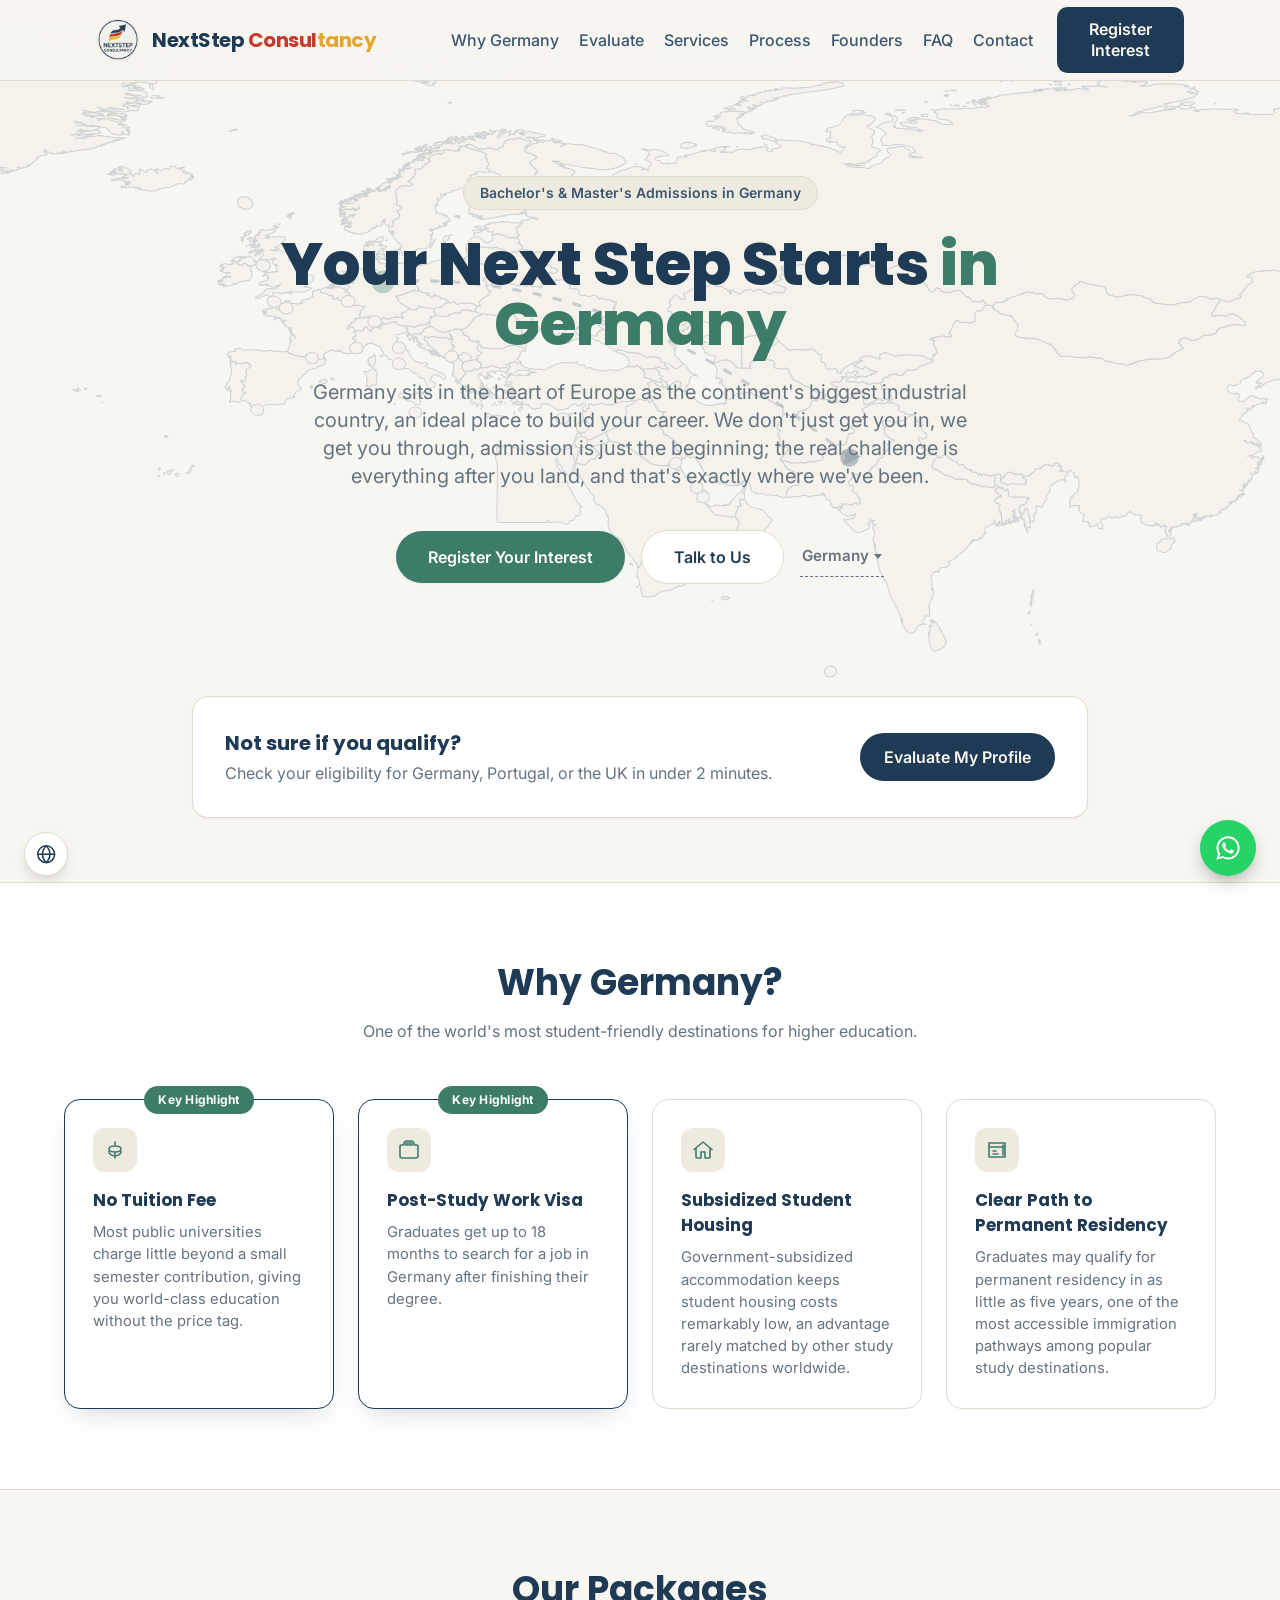
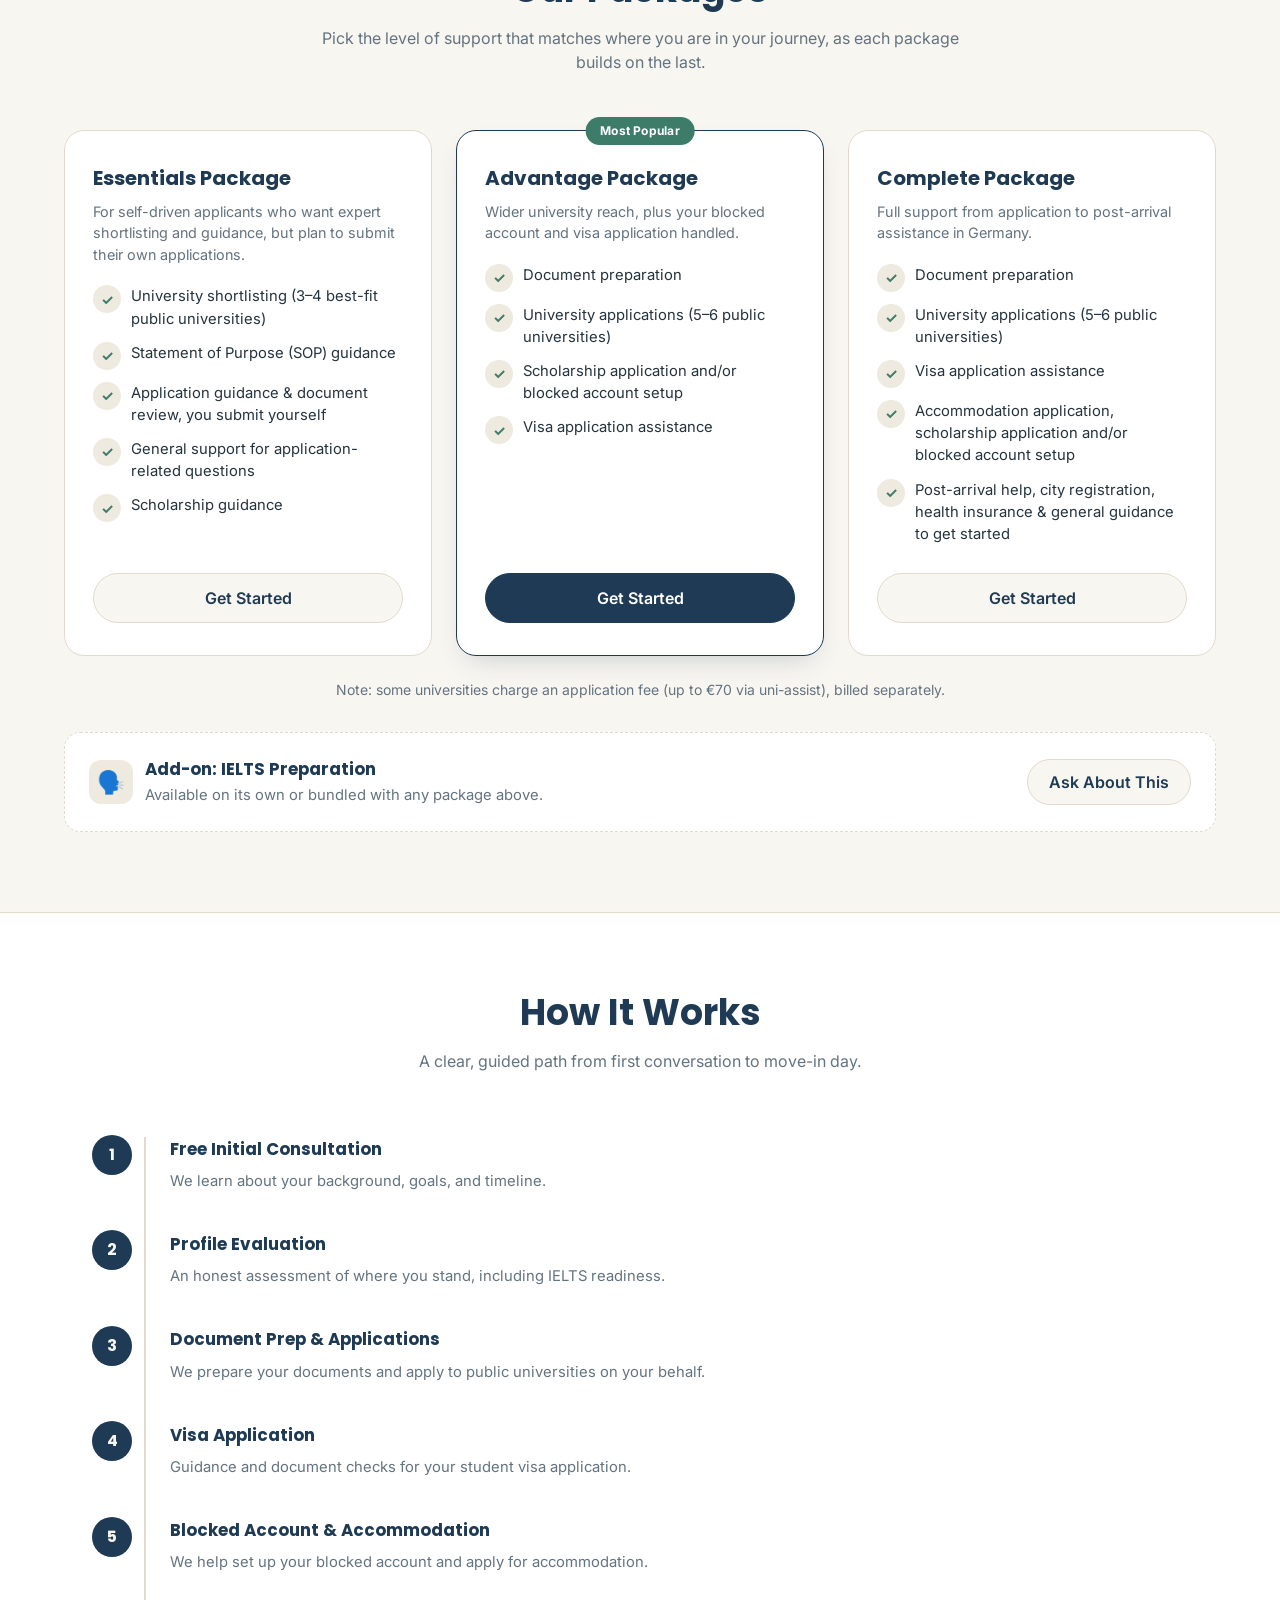
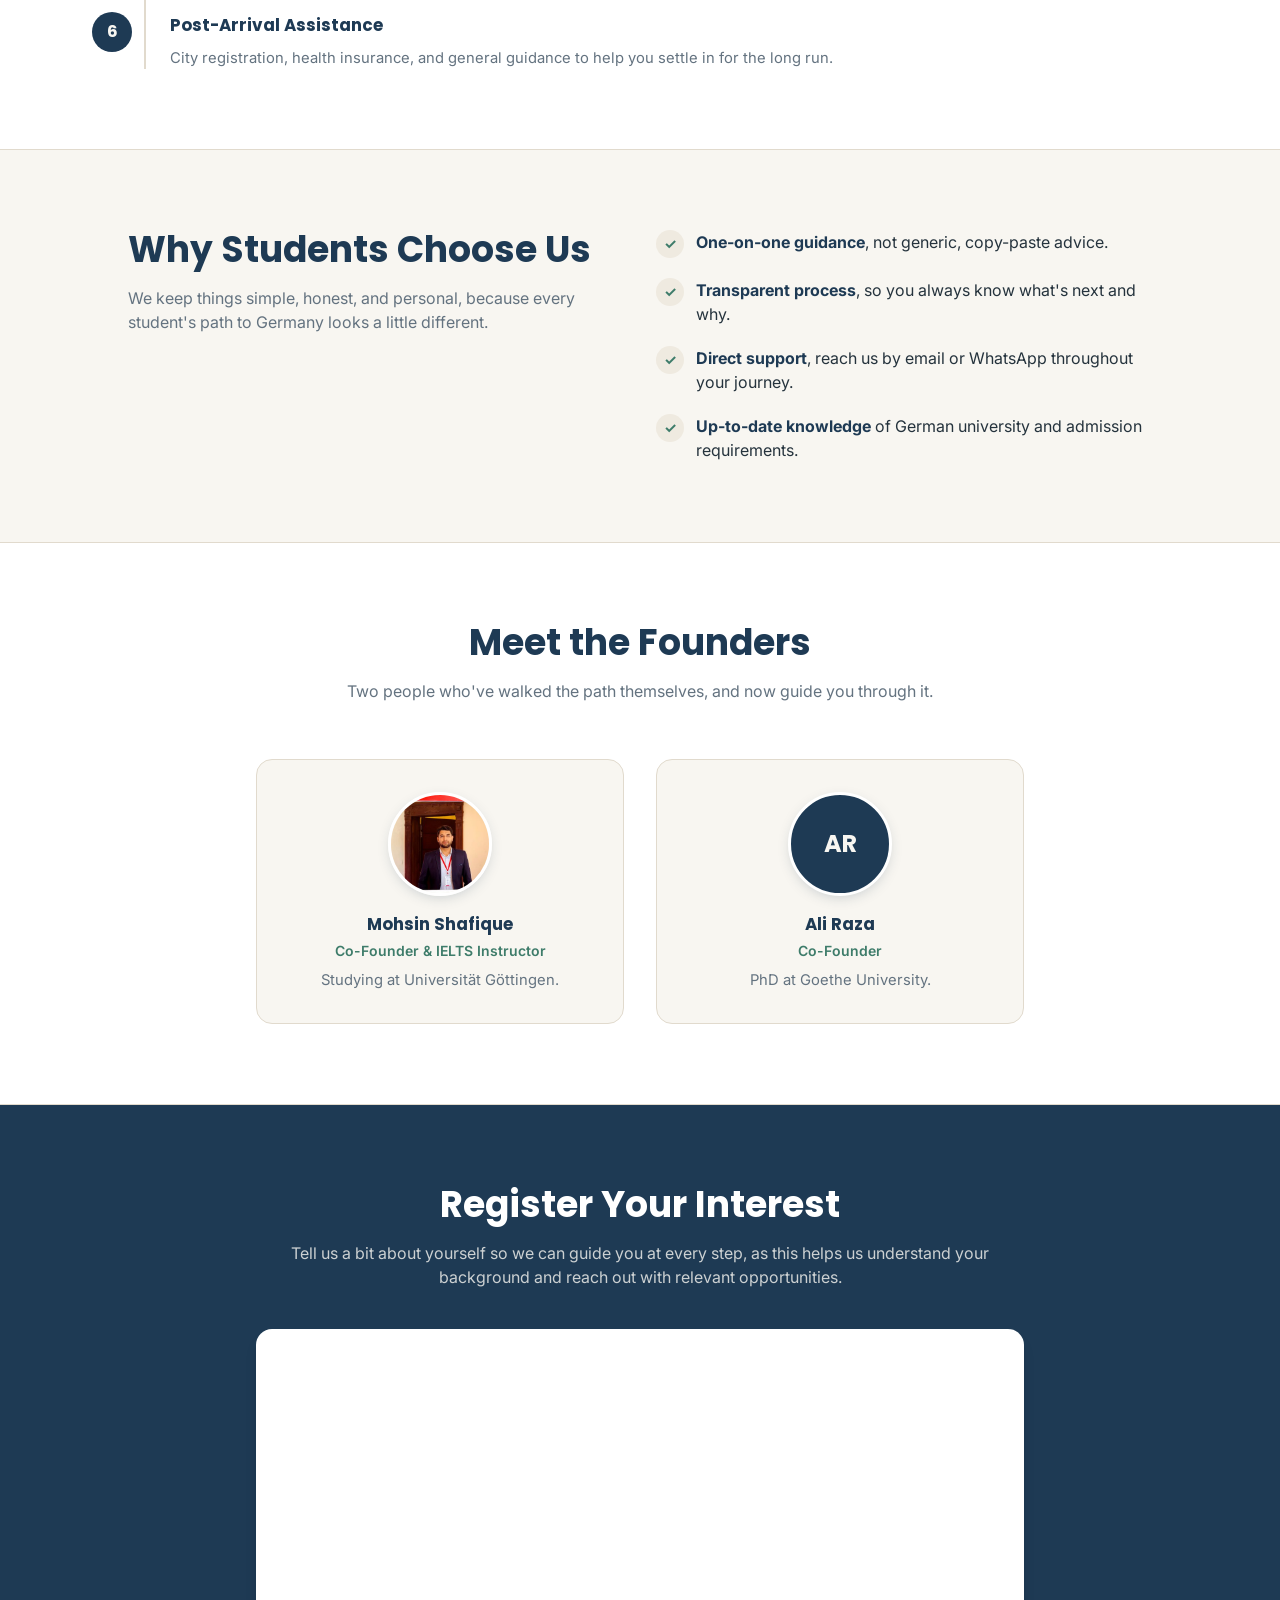
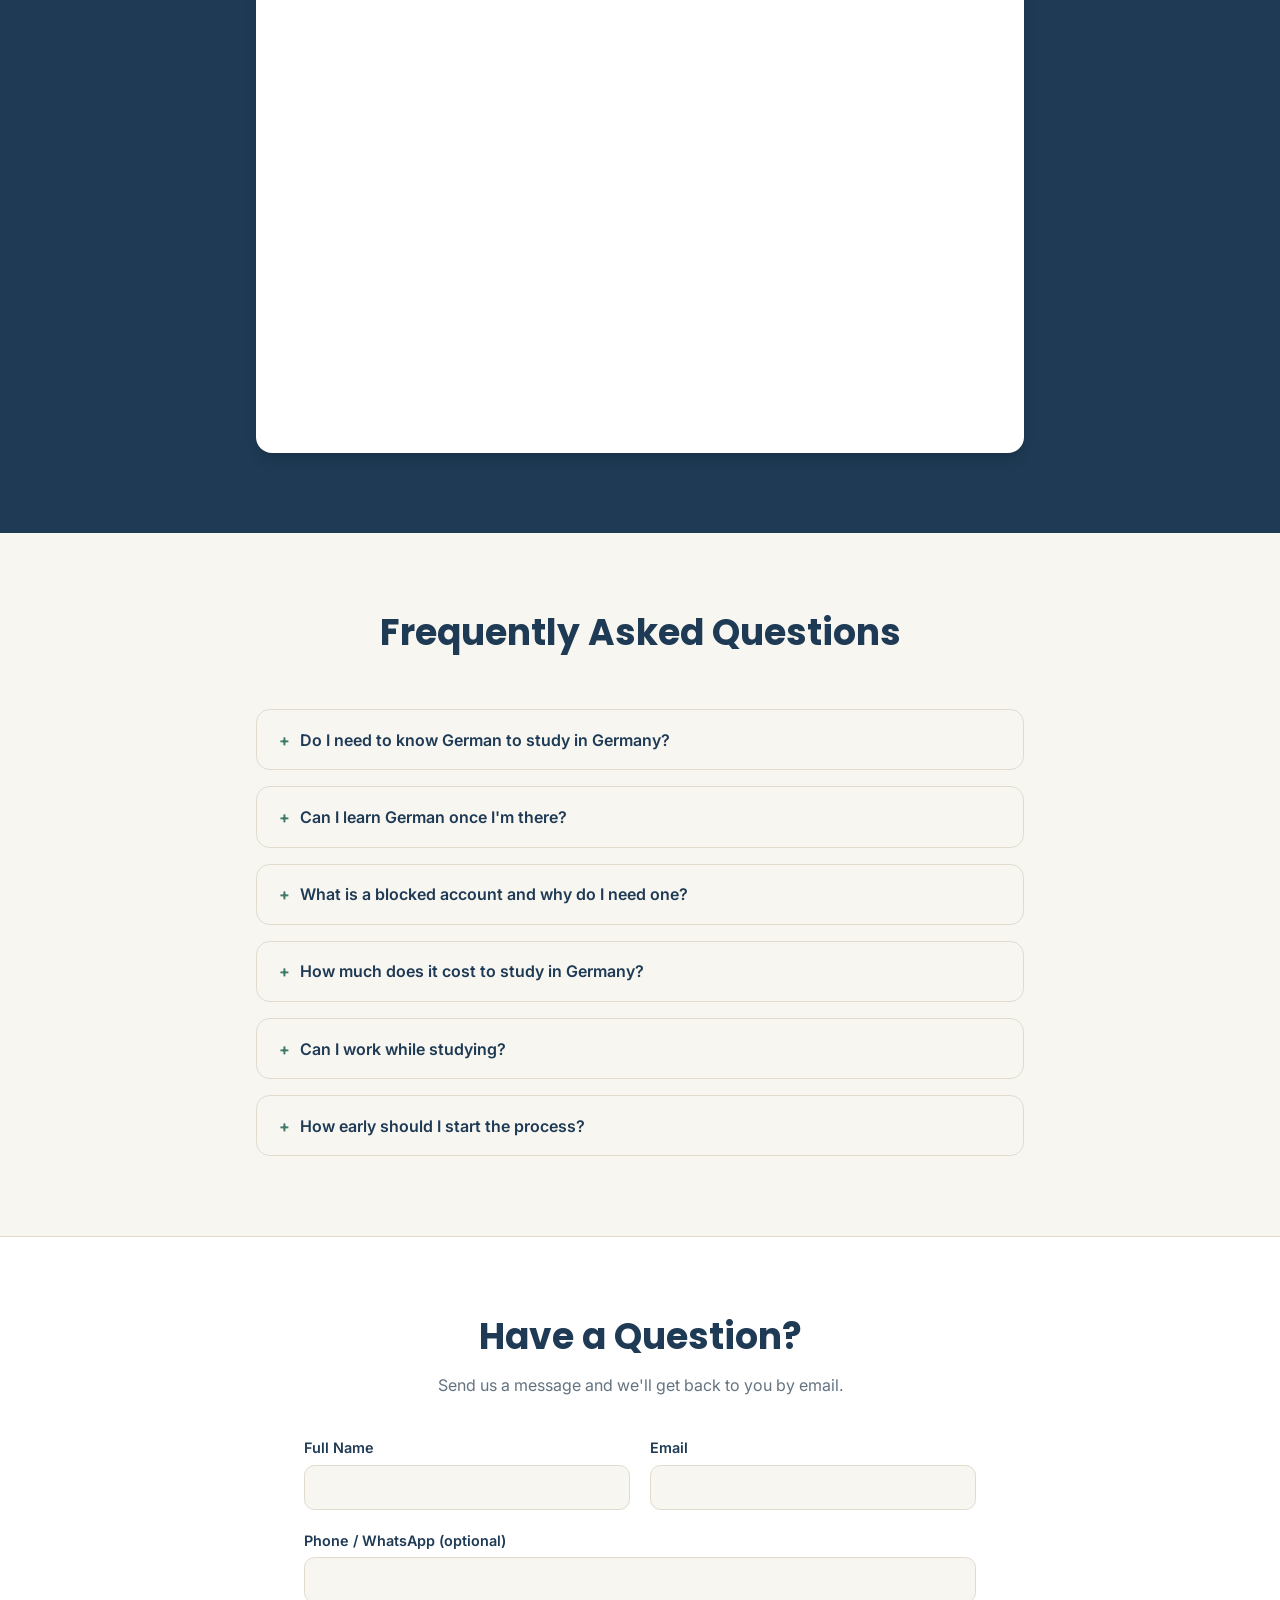
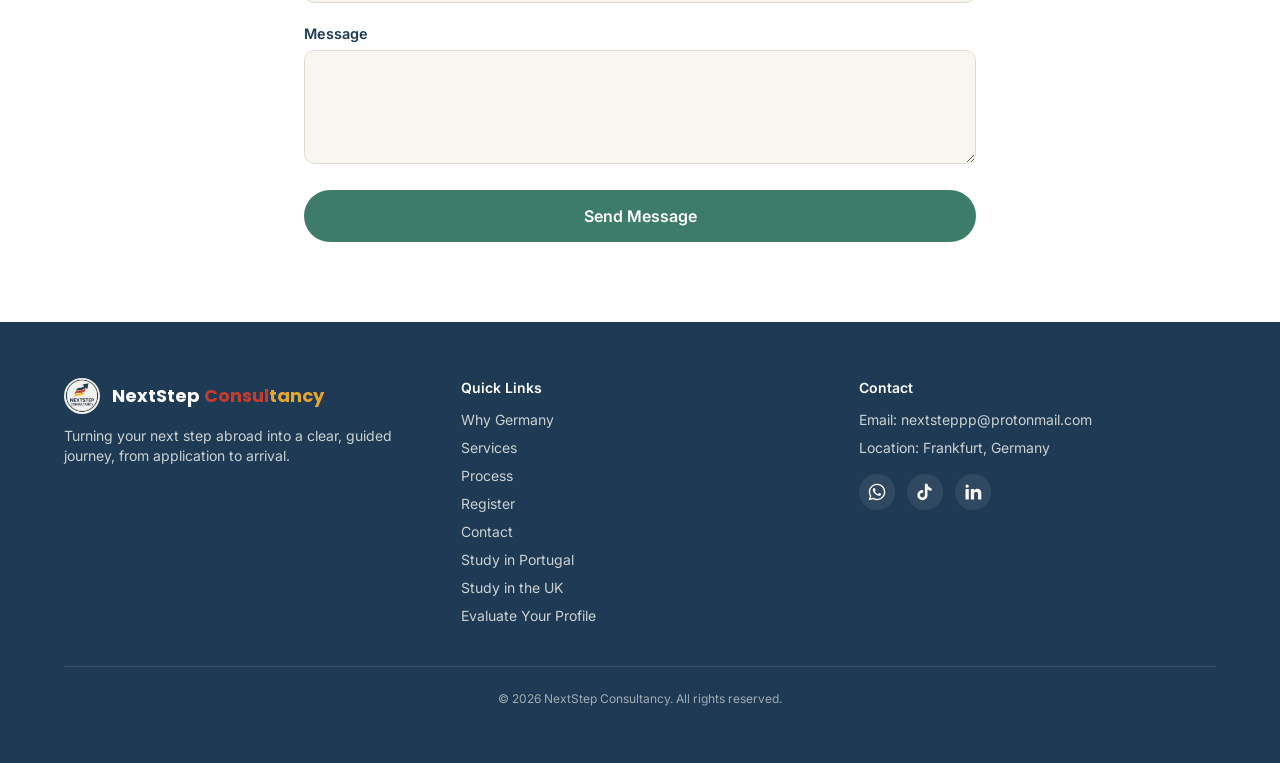
==== commit b5bd2fec: "Add real Eurasia map hero decor, package updates, hero copy, perf fixes" ====
--- a/index.html
+++ b/index.html
@@ -56,8 +56,8 @@
     })(window, document, "clarity", "script", "xs1ineb0j9");
 </script>
 
-<link rel="stylesheet" href="tailwind.css?v=4">
-<link rel="stylesheet" href="style.css?v=4">
+<link rel="stylesheet" href="tailwind.css?v=6">
+<link rel="stylesheet" href="style.css?v=13">
 </head>
 <body class="bg-cream text-ink font-body antialiased">
 
@@ -69,8 +69,8 @@
       <span class="font-heading font-bold text-lg sm:text-xl text-navy tracking-tight">NextStep <span class="text-flagred">Consul</span><span class="text-flaggold">tancy</span></span>
     </a>
 
-    <div class="hidden md:flex items-center gap-8">
-      <nav class="flex items-center gap-8 font-medium text-navysoft">
+    <div class="hidden lg:flex items-center gap-6">
+      <nav class="flex items-center gap-5 font-medium text-navysoft">
         <a href="#why-germany" class="hover:text-accent transition-colors">Why Germany</a>
         <a href="evaluate.html" class="hover:text-accent transition-colors">Evaluate</a>
         <a href="#services" class="hover:text-accent transition-colors">Services</a>
@@ -83,7 +83,7 @@
       <a href="#register" class="nav-register-btn">Register<br>Interest</a>
     </div>
 
-    <button id="menu-btn" aria-label="Open menu" class="md:hidden text-navy">
+    <button id="menu-btn" aria-label="Open menu" class="lg:hidden text-navy">
       <svg xmlns="http://www.w3.org/2000/svg" class="h-7 w-7" fill="none" viewBox="0 0 24 24" stroke="currentColor" stroke-width="1.8">
         <path stroke-linecap="round" stroke-linejoin="round" d="M4 6h16M4 12h16M4 18h16" />
       </svg>
@@ -91,7 +91,7 @@
   </div>
 
   <!-- Mobile menu -->
-  <div id="mobile-menu" class="md:hidden hidden bg-cream border-t border-bordersoft">
+  <div id="mobile-menu" class="lg:hidden hidden bg-cream border-t border-bordersoft">
     <nav class="flex flex-col px-5 py-4 gap-4 font-medium text-navysoft">
       <a href="#why-germany" class="mobile-link">Why Germany</a>
       <a href="evaluate.html" class="mobile-link">Evaluate</a>
@@ -108,8 +108,39 @@
 <main id="top">
 
   <!-- ============ HERO ============ -->
-  <section class="pt-36 pb-20 sm:pt-44 sm:pb-28 px-5 sm:px-8">
-    <div class="max-w-4xl mx-auto text-center">
+  <section class="pt-36 pb-20 sm:pt-44 sm:pb-28 px-5 sm:px-8 hero-section">
+    <div class="hero-decor hero-decor-stamps hidden" aria-hidden="true">
+      <div class="stamp stamp-center" style="top:46%; left:50%; transform:translate(-50%,-50%) rotate(-4deg);">
+        <span class="stamp-code">FRA</span>
+        <span class="stamp-text">Frankfurt</span>
+      </div>
+      <div class="stamp" style="top:13%; left:9%; transform:rotate(-14deg);">
+        <span class="stamp-code">LIS</span>
+        <span class="stamp-text">Lisbon</span>
+      </div>
+      <div class="stamp" style="top:68%; left:86%; transform:rotate(10deg);">
+        <span class="stamp-code">LHR</span>
+        <span class="stamp-text">London</span>
+      </div>
+      <div class="stamp" style="top:78%; left:15%; transform:rotate(16deg);">
+        <span class="stamp-code">&#10003;</span>
+        <span class="stamp-text">Approved</span>
+      </div>
+      <div class="stamp" style="top:11%; left:82%; transform:rotate(-9deg);">
+        <span class="stamp-code">&#9992;</span>
+        <span class="stamp-text">Arrival</span>
+      </div>
+    </div>
+    <div class="hero-decor hero-decor-route hidden" aria-hidden="true">
+      <img class="map-img" data-src="assets/eurasia-map.svg?v=2" alt="" width="1240" height="760">
+      <svg viewBox="980 40 1240 760" preserveAspectRatio="xMidYMid slice">
+        <path d="M1803,526 Q1577,341 1351,356" fill="none" stroke="#1E3A54" stroke-width="3" stroke-dasharray="9 11" opacity="0.5" />
+        <circle cx="1803" cy="526" r="9" fill="#1E3A54" opacity="0.7" />
+        <circle cx="1351" cy="356" r="11" fill="#3E7C6A" opacity="0.75" />
+        <path class="route-plane" style="offset-path: path('M1803,526 Q1577,341 1351,356')" d="M 0,-10 L 8,8 L 0,4 L -8,8 Z" fill="#1E3A54" opacity="0.8" />
+      </svg>
+    </div>
+    <div class="max-w-4xl mx-auto text-center hero-content">
       <span class="inline-block bg-creamalt text-navysoft text-sm font-semibold px-4 py-1.5 rounded-full border border-bordersoft mb-6">
         Bachelor's &amp; Master's Admissions in Germany
       </span>
@@ -117,9 +148,9 @@
         Your Next Step Starts <span class="text-accent">in Germany</span>
       </h1>
       <p class="mt-6 text-lg sm:text-xl text-muted max-w-2xl mx-auto">
-        Germany sits in the heart of Europe as the continent's biggest industrial country, a place to
-        build your career and your life. Honest, personalized guidance from your application to
-        post-arrival support, so you can focus on preparing for Germany, not figuring out the process alone.
+        Germany sits in the heart of Europe as the continent's biggest industrial country, an ideal place to
+        build your career. We don't just get you in, we get you through, admission is just the beginning;
+        the real challenge is everything after you land, and that's exactly where we've been.
       </p>
       <div class="mt-10 flex flex-col sm:flex-row items-center justify-center gap-4">
         <a href="#register" class="w-full sm:w-auto text-center bg-accent hover:bg-navy text-white font-semibold px-8 py-3.5 rounded-full transition-colors shadow-sm">
@@ -129,7 +160,7 @@
           Talk to Us
         </a>
         <details class="hero-country-dd">
-          <summary class="hero-country-summary">Other Countries</summary>
+          <summary class="hero-country-summary">Germany</summary>
           <div class="hero-country-panel">
             <a href="index.html" class="hero-country-option active">Germany</a>
             <a href="portugal.html" class="hero-country-option">Portugal</a>
@@ -182,14 +213,6 @@
 
         <div class="card">
           <div class="icon-badge">
-            <svg xmlns="http://www.w3.org/2000/svg" fill="none" viewBox="0 0 24 24" stroke="currentColor" stroke-width="1.6"><path stroke-linecap="round" stroke-linejoin="round" d="M12 3 4 6v6c0 5 3.5 8 8 9 4.5-1 8-4 8-9V6l-8-3Z" /></svg>
-          </div>
-          <h3 class="card-title">Safe &amp; Multicultural</h3>
-          <p class="card-text">A welcoming environment for international students, with strong support networks and quality of life.</p>
-        </div>
-
-        <div class="card">
-          <div class="icon-badge">
             <svg xmlns="http://www.w3.org/2000/svg" fill="none" viewBox="0 0 24 24" stroke="currentColor" stroke-width="1.6"><path stroke-linecap="round" stroke-linejoin="round" d="M3 11.5 12 4l9 7.5M5 10v9a1 1 0 0 0 1 1h4v-6h4v6h4a1 1 0 0 0 1-1v-9" /></svg>
           </div>
           <h3 class="card-title">Subsidized Student Housing</h3>
@@ -202,30 +225,6 @@
           </div>
           <h3 class="card-title">Clear Path to Permanent Residency</h3>
           <p class="card-text">Graduates may qualify for permanent residency in as little as five years, one of the most accessible immigration pathways among popular study destinations.</p>
-        </div>
-
-        <div class="card">
-          <div class="icon-badge">
-            <svg xmlns="http://www.w3.org/2000/svg" fill="none" viewBox="0 0 24 24" stroke="currentColor" stroke-width="1.6"><path stroke-linecap="round" stroke-linejoin="round" d="M12 21s-7-4.5-9.5-9C.8 8.4 2 5 5.3 5c1.9 0 3.2 1 3.7 2.2C9.5 6 10.8 5 12.7 5c3.3 0 4.5 3.4 2.8 7-2.5 4.5-3.5 9-3.5 9Z" /></svg>
-          </div>
-          <h3 class="card-title">Support for Financial Hardship</h3>
-          <p class="card-text">Students facing financial difficulty during their studies may be eligible for hardship scholarships and emergency financial assistance.</p>
-        </div>
-
-        <div class="card">
-          <div class="icon-badge">
-            <svg xmlns="http://www.w3.org/2000/svg" fill="none" viewBox="0 0 24 24" stroke="currentColor" stroke-width="1.6"><path stroke-linecap="round" stroke-linejoin="round" d="M12 21c4.97 0 9-4.03 9-9s-4.03-9-9-9-9 4.03-9 9 4.03 9 9 9Zm0 0c2.21 0 4-4.03 4-9s-1.79-9-4-9-4 4.03-4 9 1.79 9 4 9Zm-9-9h18" /></svg>
-          </div>
-          <h3 class="card-title">In the Heart of Europe</h3>
-          <p class="card-text">Germany's central location puts the rest of the Schengen area within a train ride, so studying here means easy access to travel across the continent.</p>
-        </div>
-
-        <div class="card">
-          <div class="icon-badge">
-            <svg xmlns="http://www.w3.org/2000/svg" fill="none" viewBox="0 0 24 24" stroke="currentColor" stroke-width="1.6"><path stroke-linecap="round" stroke-linejoin="round" d="M12 15a3 3 0 1 0 0-6 3 3 0 0 0 0 6Zm7-3a7 7 0 0 0-.2-1.6l2-1.5-2-3.4-2.3.9a6.9 6.9 0 0 0-2.8-1.6L13.3 2h-2.6l-.4 2.8a6.9 6.9 0 0 0-2.8 1.6l-2.3-.9-2 3.4 2 1.5A7 7 0 0 0 5 12c0 .5.07 1 .2 1.6l-2 1.5 2 3.4 2.3-.9c.8.7 1.8 1.3 2.8 1.6l.4 2.8h2.6l.4-2.8c1-.3 2-.9 2.8-1.6l2.3.9 2-3.4-2-1.5c.13-.5.2-1 .2-1.6Z" /></svg>
-          </div>
-          <h3 class="card-title">Europe's Biggest Industrial Country</h3>
-          <p class="card-text">Home to global names in engineering, automotive and tech, Germany's industrial strength means strong internship and career opportunities for graduates.</p>
         </div>
 
       </div>
@@ -245,10 +244,13 @@
         <!-- Package 1 -->
         <div class="pkg-card">
           <h3 class="pkg-name">Essentials Package</h3>
-          <p class="pkg-desc">For students who just need expert help preparing and submitting applications.</p>
+          <p class="pkg-desc">For self-driven applicants who want expert shortlisting and guidance, but plan to submit their own applications.</p>
           <ul class="pkg-list">
-            <li><span class="check">✓</span>Document preparation</li>
-            <li><span class="check">✓</span>University applications (3–4 public universities)</li>
+            <li><span class="check">✓</span>University shortlisting (3–4 best-fit public universities)</li>
+            <li><span class="check">✓</span>Statement of Purpose (SOP) guidance</li>
+            <li><span class="check">✓</span>Application guidance &amp; document review, you submit yourself</li>
+            <li><span class="check">✓</span>General support for application-related questions</li>
+            <li><span class="check">✓</span>Scholarship guidance</li>
           </ul>
           <a href="#register" class="pkg-cta">Get Started</a>
         </div>
@@ -261,7 +263,7 @@
           <ul class="pkg-list">
             <li><span class="check">✓</span>Document preparation</li>
             <li><span class="check">✓</span>University applications (5–6 public universities)</li>
-            <li><span class="check">✓</span>Blocked account setup</li>
+            <li><span class="check">✓</span>Scholarship application and/or blocked account setup</li>
             <li><span class="check">✓</span>Visa application assistance</li>
           </ul>
           <a href="#register" class="pkg-cta pkg-cta-featured">Get Started</a>
@@ -275,7 +277,7 @@
             <li><span class="check">✓</span>Document preparation</li>
             <li><span class="check">✓</span>University applications (5–6 public universities)</li>
             <li><span class="check">✓</span>Visa application assistance</li>
-            <li><span class="check">✓</span>Accommodation application &amp; blocked account setup</li>
+            <li><span class="check">✓</span>Accommodation application, scholarship application and/or blocked account setup</li>
             <li><span class="check">✓</span>Post-arrival help, city registration, health insurance &amp; general guidance to get started</li>
           </ul>
           <a href="#register" class="pkg-cta">Get Started</a>
@@ -534,6 +536,6 @@
   </div>
 </details>
 
-<script src="script.js?v=2"></script>
+<script src="script.js?v=4"></script>
 </body>
 </html>
--- a/style.css
+++ b/style.css
@@ -1,5 +1,152 @@
 html {
   scroll-behavior: smooth;
+}
+
+/* Hero background: one of two treatments (passport stamps or a flight-path route), picked at random per
+   page load by script.js, sits behind the hero text */
+.hero-section {
+  position: relative;
+  z-index: 1;
+}
+
+.hero-content {
+  position: relative;
+  z-index: 1;
+}
+
+.hero-decor {
+  position: absolute;
+  inset: 0;
+  z-index: 0;
+  overflow: hidden;
+  pointer-events: none;
+}
+
+/* Soft veil so hero text stays readable over either decoration treatment */
+.hero-decor::after {
+  content: '';
+  position: absolute;
+  inset: 0;
+  background: rgba(248, 246, 241, 0.58);
+}
+
+/* -- Passport stamps -- */
+.stamp {
+  position: absolute;
+  width: 90px;
+  height: 90px;
+  border-radius: 9999px;
+  border: 2.5px solid #1E3A54;
+  color: #1E3A54;
+  display: flex;
+  flex-direction: column;
+  align-items: center;
+  justify-content: center;
+  opacity: 0.19;
+}
+
+.stamp::after {
+  content: '';
+  position: absolute;
+  inset: 7px;
+  border: 1px dashed #1E3A54;
+  border-radius: 9999px;
+}
+
+.stamp-code {
+  font-family: 'Poppins', sans-serif;
+  font-weight: 800;
+  font-size: 22px;
+  letter-spacing: 0.05em;
+}
+
+.stamp-text {
+  font-size: 7px;
+  font-weight: 600;
+  letter-spacing: 0.12em;
+  text-transform: uppercase;
+  margin-top: 2px;
+}
+
+.stamp-center {
+  width: 130px;
+  height: 130px;
+  opacity: 0.26;
+  border-color: #3E7C6A;
+  color: #3E7C6A;
+}
+
+.stamp-center::after {
+  border-color: #3E7C6A;
+  inset: 9px;
+}
+
+.stamp-center .stamp-code {
+  font-size: 32px;
+}
+
+.stamp-center .stamp-text {
+  font-size: 9px;
+}
+
+/* -- Flight path route: real Eurasia map (assets/eurasia-map.svg, CC0 basemap,
+   restyled) with an animated flight path from Pakistan to the page's country -- */
+.hero-decor-route {
+  overflow: hidden;
+}
+
+.map-img {
+  position: absolute;
+  inset: 0;
+  width: 100%;
+  height: 100%;
+  object-fit: cover;
+  opacity: 0.45;
+}
+
+.hero-decor-route svg {
+  position: absolute;
+  inset: 0;
+  width: 100%;
+  height: 100%;
+  overflow: visible;
+}
+
+.route-plane {
+  offset-rotate: auto;
+  animation: route-fly 16s linear infinite;
+}
+
+@keyframes route-fly {
+  from { offset-distance: 0%; }
+  to { offset-distance: 100%; }
+}
+
+@media (max-width: 640px) {
+  .stamp {
+    width: 60px;
+    height: 60px;
+  }
+  .stamp-code {
+    font-size: 15px;
+  }
+  .stamp-text {
+    font-size: 5px;
+  }
+  .stamp-center {
+    width: 90px;
+    height: 90px;
+  }
+  .stamp-center .stamp-code {
+    font-size: 22px;
+  }
+}
+
+@media (prefers-reduced-motion: reduce) {
+  .route-plane {
+    animation: none;
+    offset-distance: 50%;
+  }
 }
 
 .footer-social-icon {
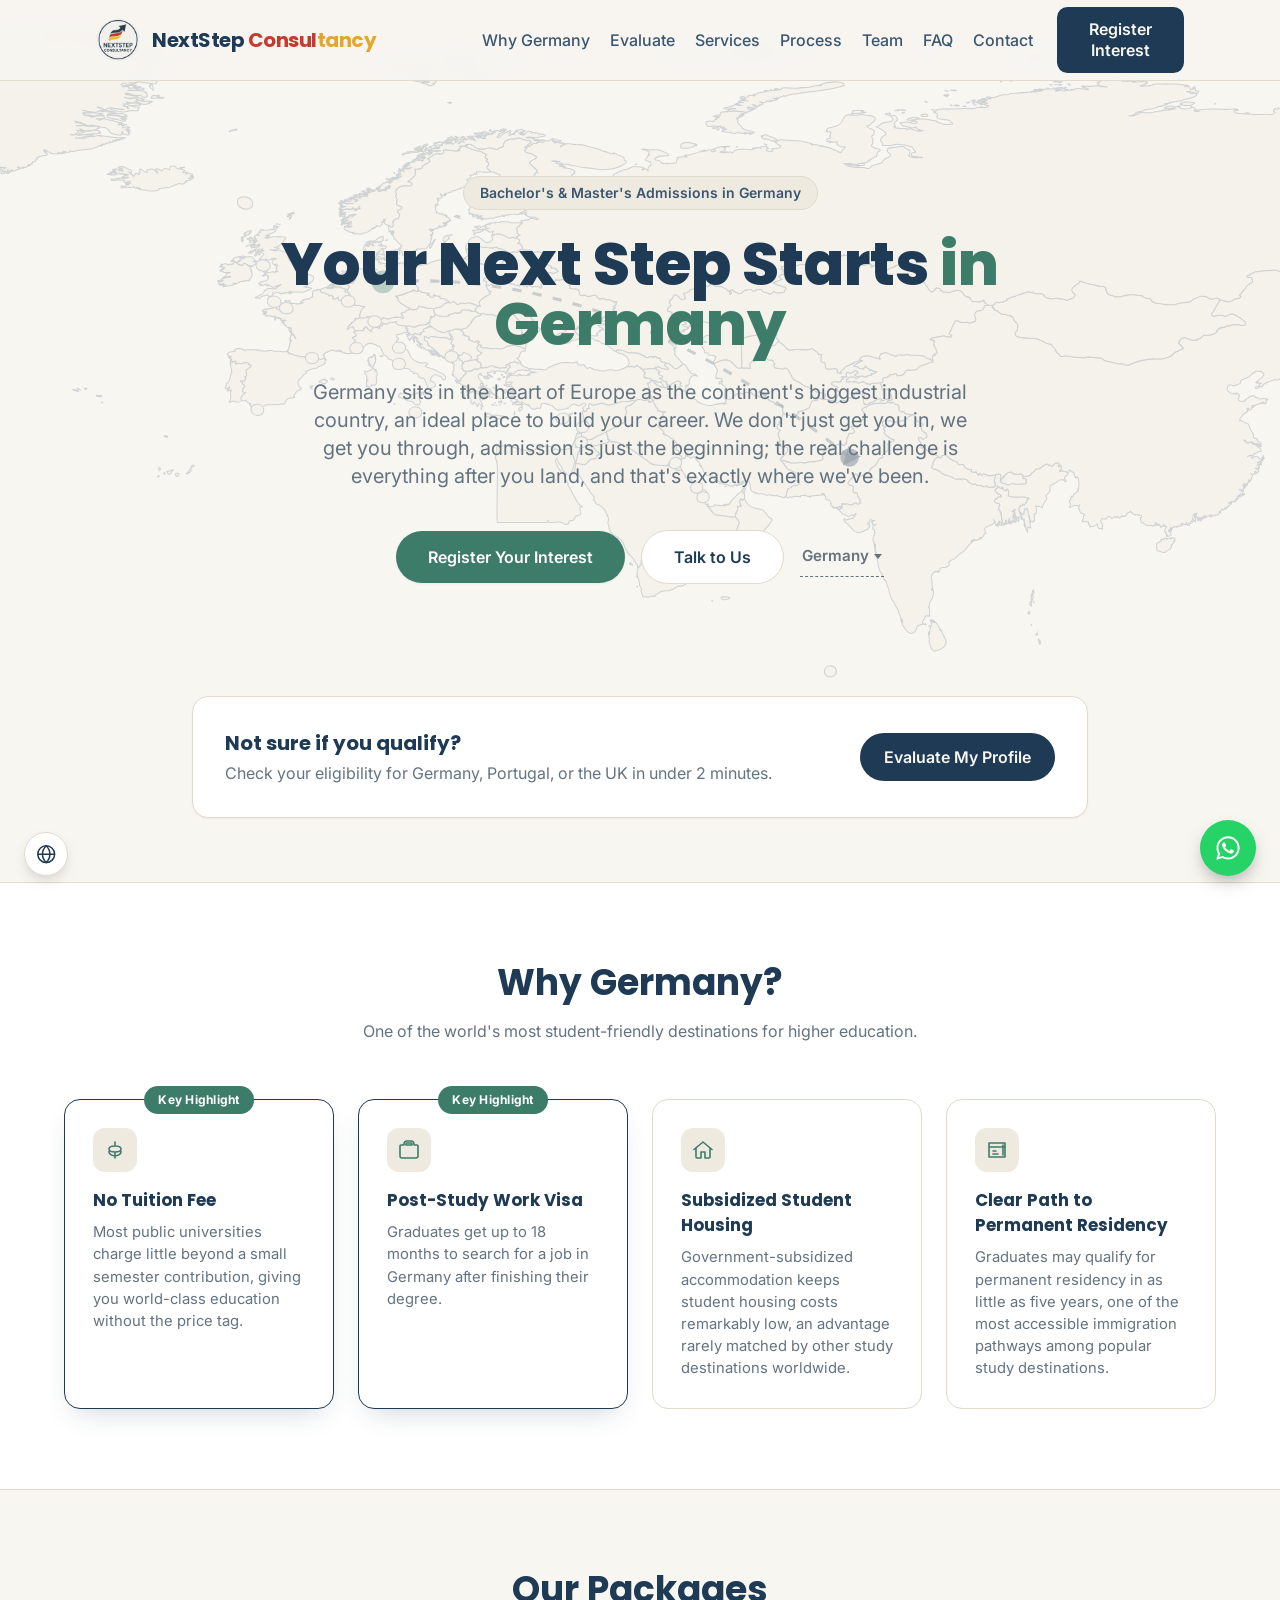
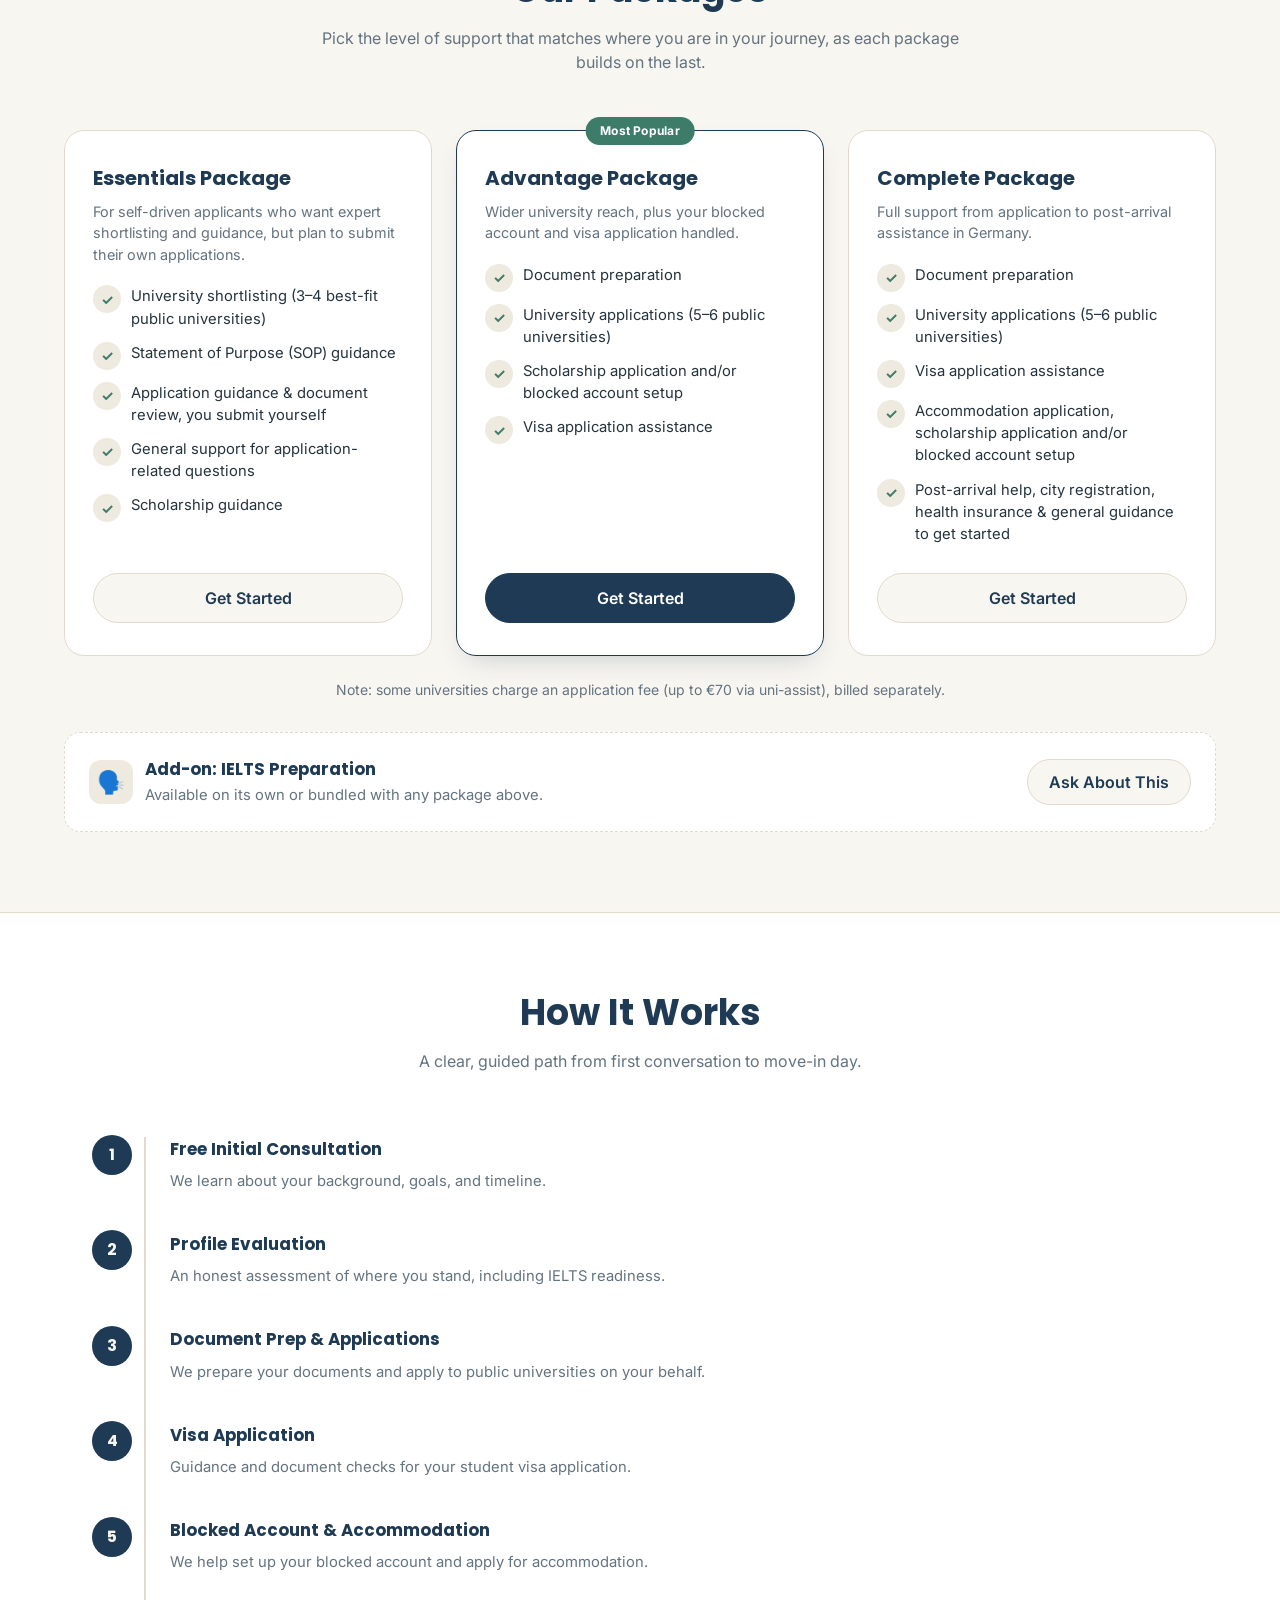
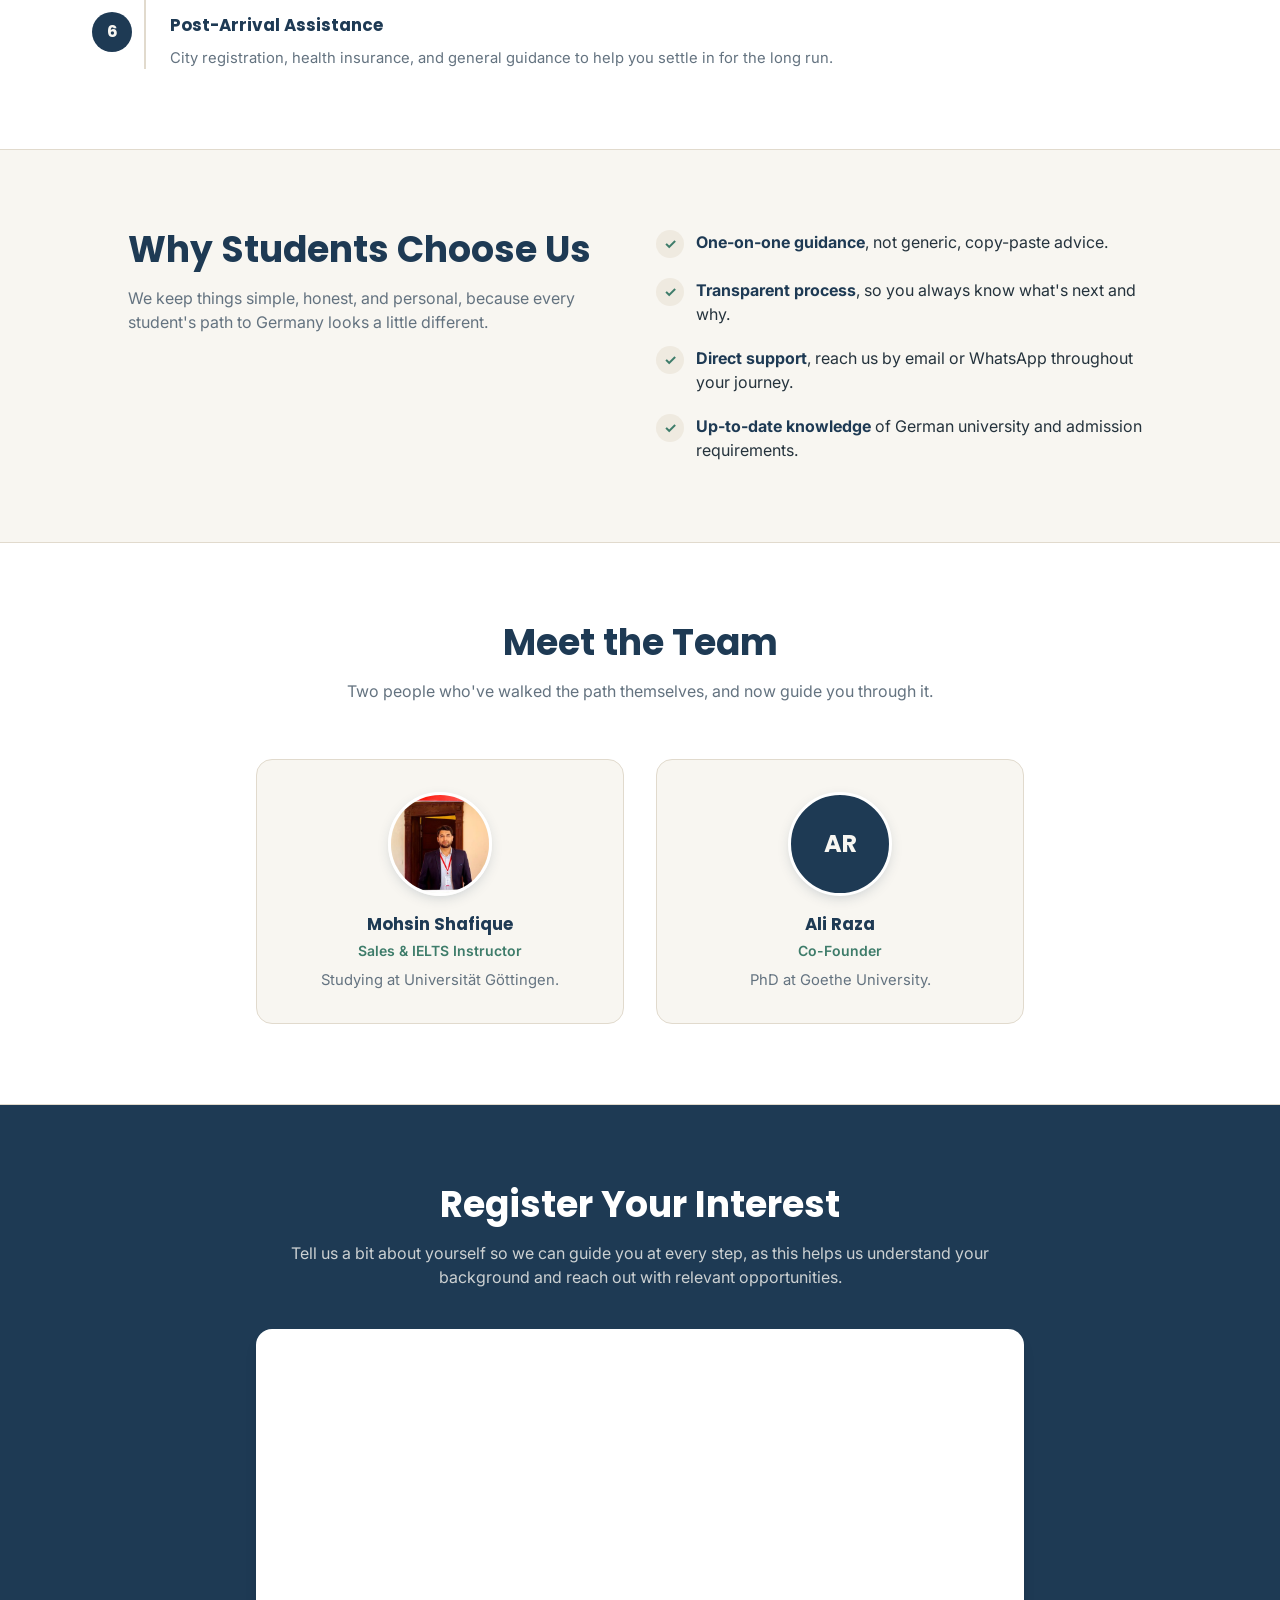
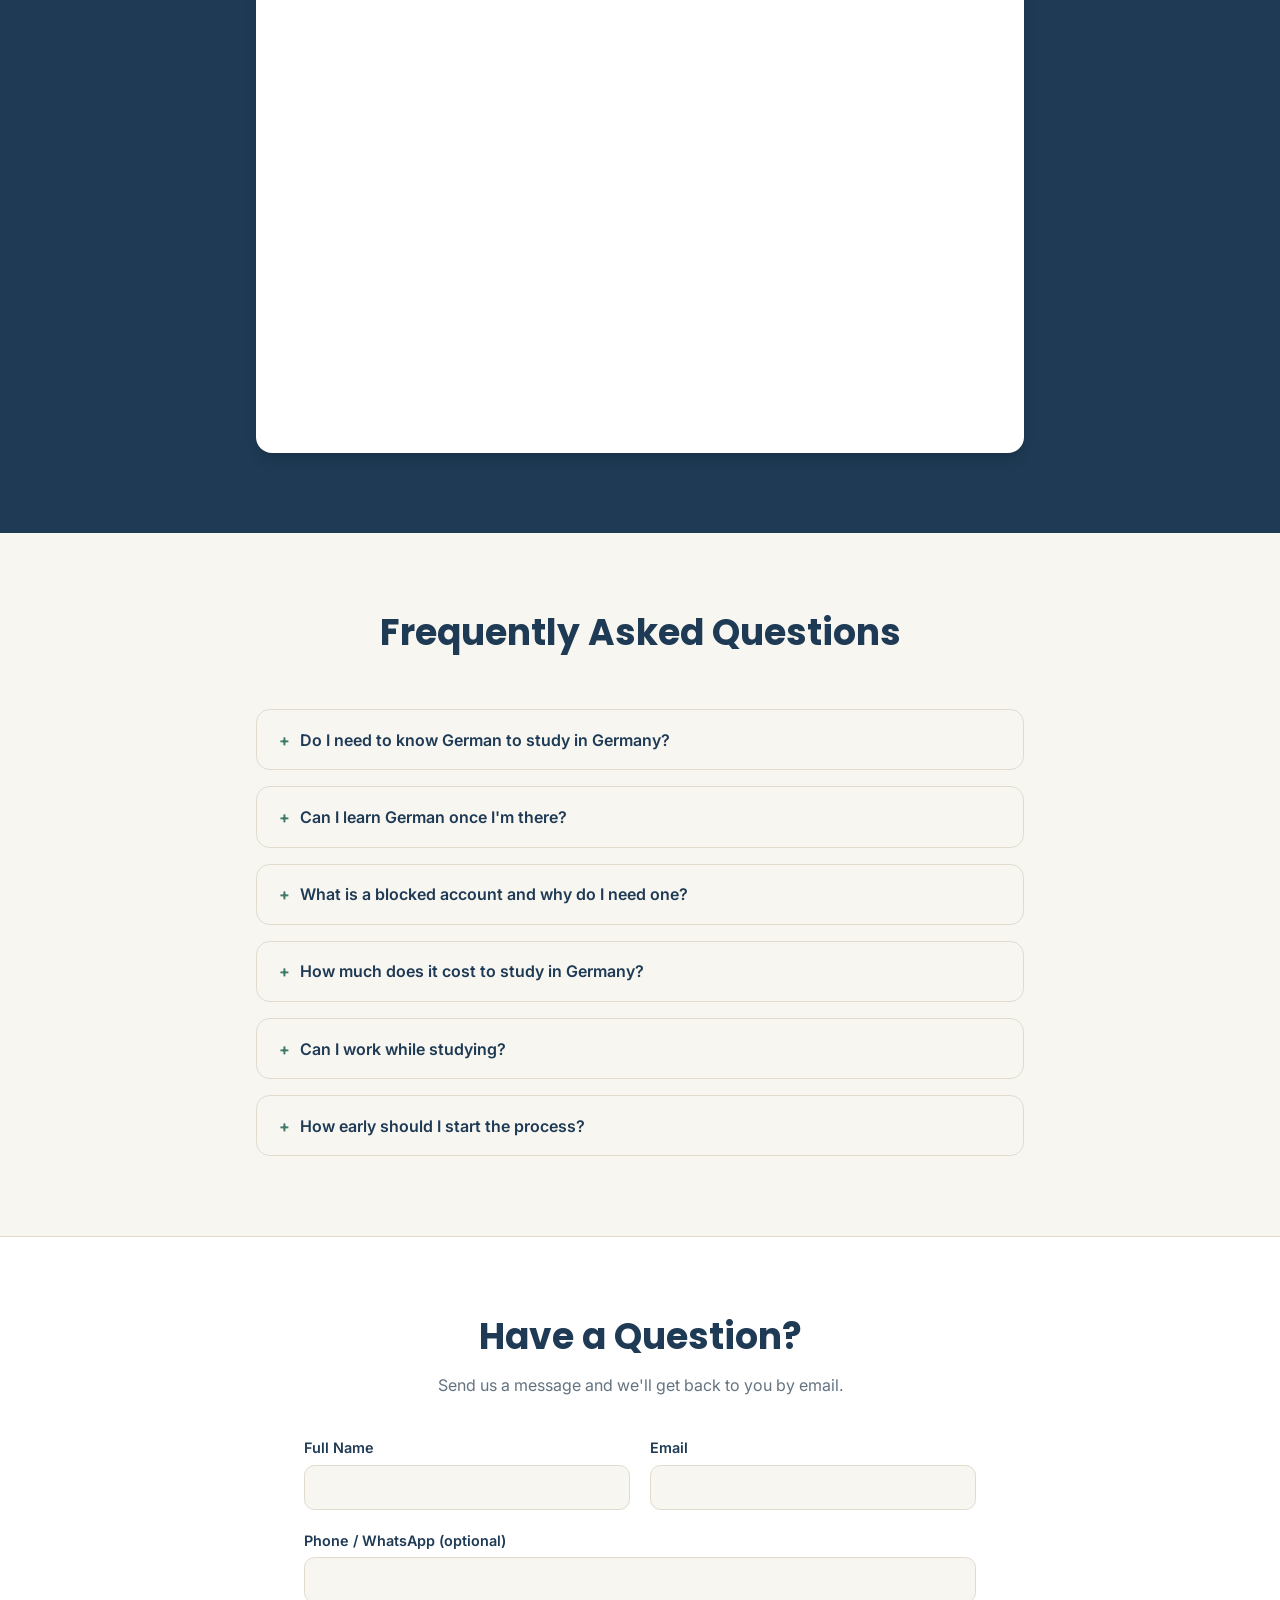
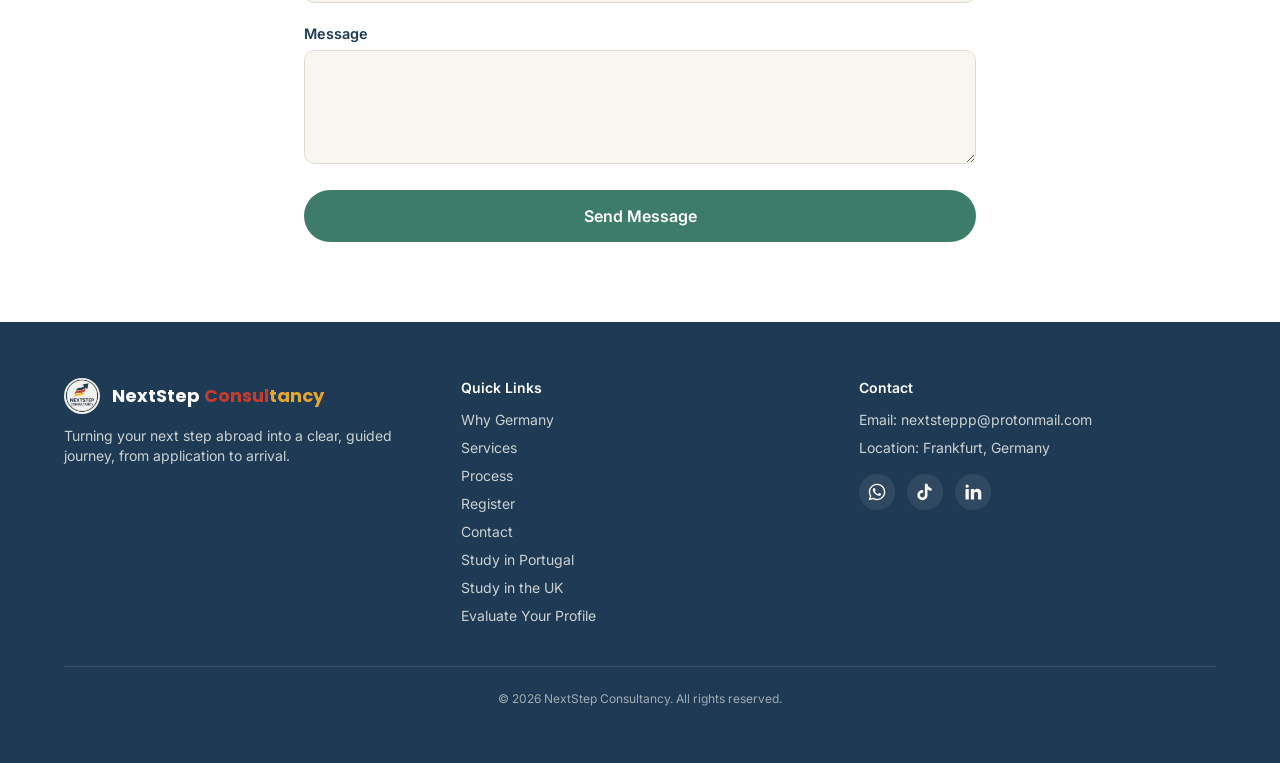
==== commit ed871938: "team updated" ====
--- a/index.html
+++ b/index.html
@@ -75,7 +75,7 @@
         <a href="evaluate.html" class="hover:text-accent transition-colors">Evaluate</a>
         <a href="#services" class="hover:text-accent transition-colors">Services</a>
         <a href="#process" class="hover:text-accent transition-colors">Process</a>
-        <a href="#founders" class="hover:text-accent transition-colors">Founders</a>
+        <a href="#founders" class="hover:text-accent transition-colors">Team</a>
         <a href="#faq" class="hover:text-accent transition-colors">FAQ</a>
         <a href="#contact" class="hover:text-accent transition-colors">Contact</a>
       </nav>
@@ -97,7 +97,7 @@
       <a href="evaluate.html" class="mobile-link">Evaluate</a>
       <a href="#services" class="mobile-link">Services</a>
       <a href="#process" class="mobile-link">Process</a>
-      <a href="#founders" class="mobile-link">Founders</a>
+      <a href="#founders" class="mobile-link">Team</a>
       <a href="#faq" class="mobile-link">FAQ</a>
       <a href="#contact" class="mobile-link">Contact</a>
       <a href="#register" class="mobile-register-btn">Register Interest</a>
@@ -342,7 +342,7 @@
   <section id="founders" class="scroll-mt-24 py-20 px-5 sm:px-8 bg-white border-y border-bordersoft">
     <div class="max-w-5xl mx-auto">
       <div class="text-center max-w-2xl mx-auto mb-14">
-        <h2 class="font-heading font-bold text-3xl sm:text-4xl text-navy">Meet the Founders</h2>
+        <h2 class="font-heading font-bold text-3xl sm:text-4xl text-navy">Meet the Team</h2>
         <p class="mt-4 text-muted">Two people who've walked the path themselves, and now guide you through it.</p>
       </div>
 
@@ -351,7 +351,7 @@
         <div class="founder-card">
           <img src="assets/founder_mohsin.jpeg" alt="Mohsin Shafique" width="104" height="104" loading="lazy" class="founder-avatar" onerror="this.replaceWith(Object.assign(document.createElement('div'),{className:'founder-initials',textContent:'MS'}))">
           <h3 class="card-title !mb-1">Mohsin Shafique</h3>
-          <p class="text-accent font-semibold text-sm mb-2">Co-Founder &amp; IELTS Instructor</p>
+          <p class="text-accent font-semibold text-sm mb-2">Sales &amp; IELTS Instructor</p>
           <p class="card-text">Studying at Universität Göttingen.</p>
         </div>
 
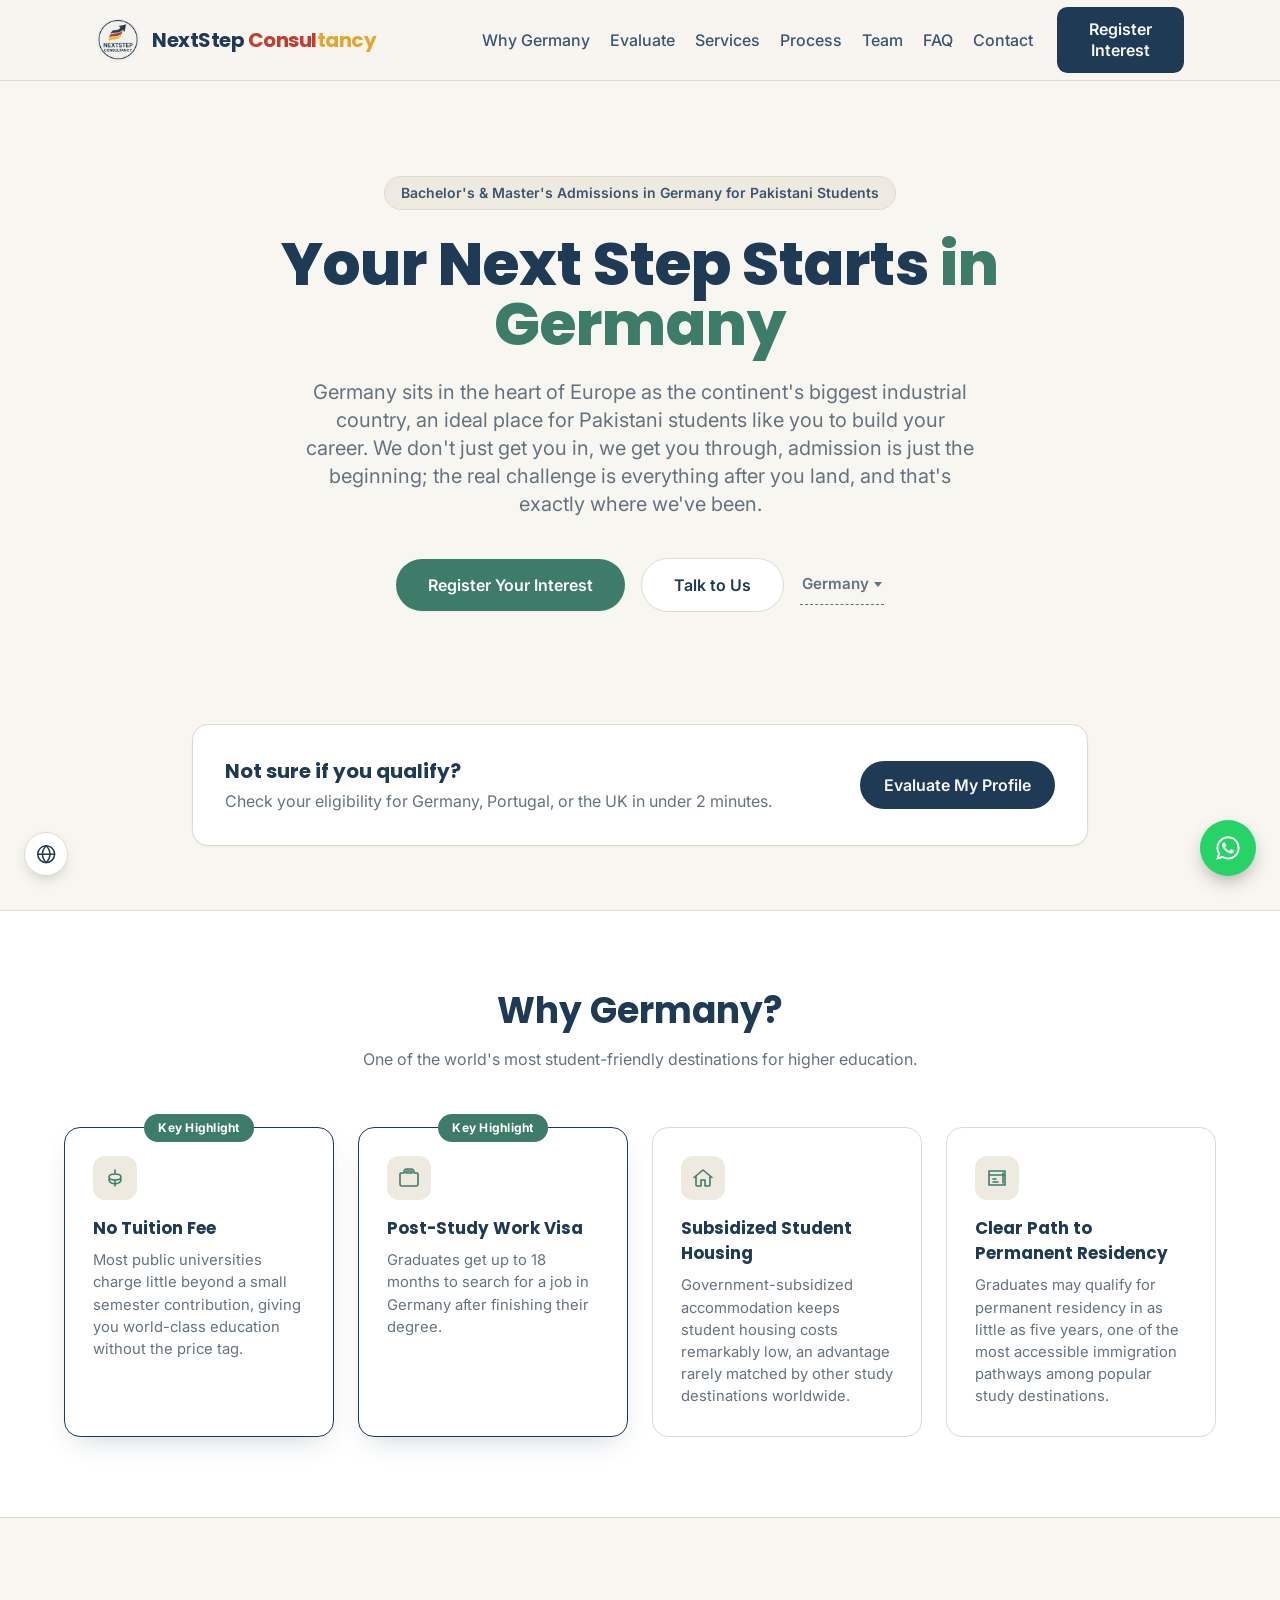
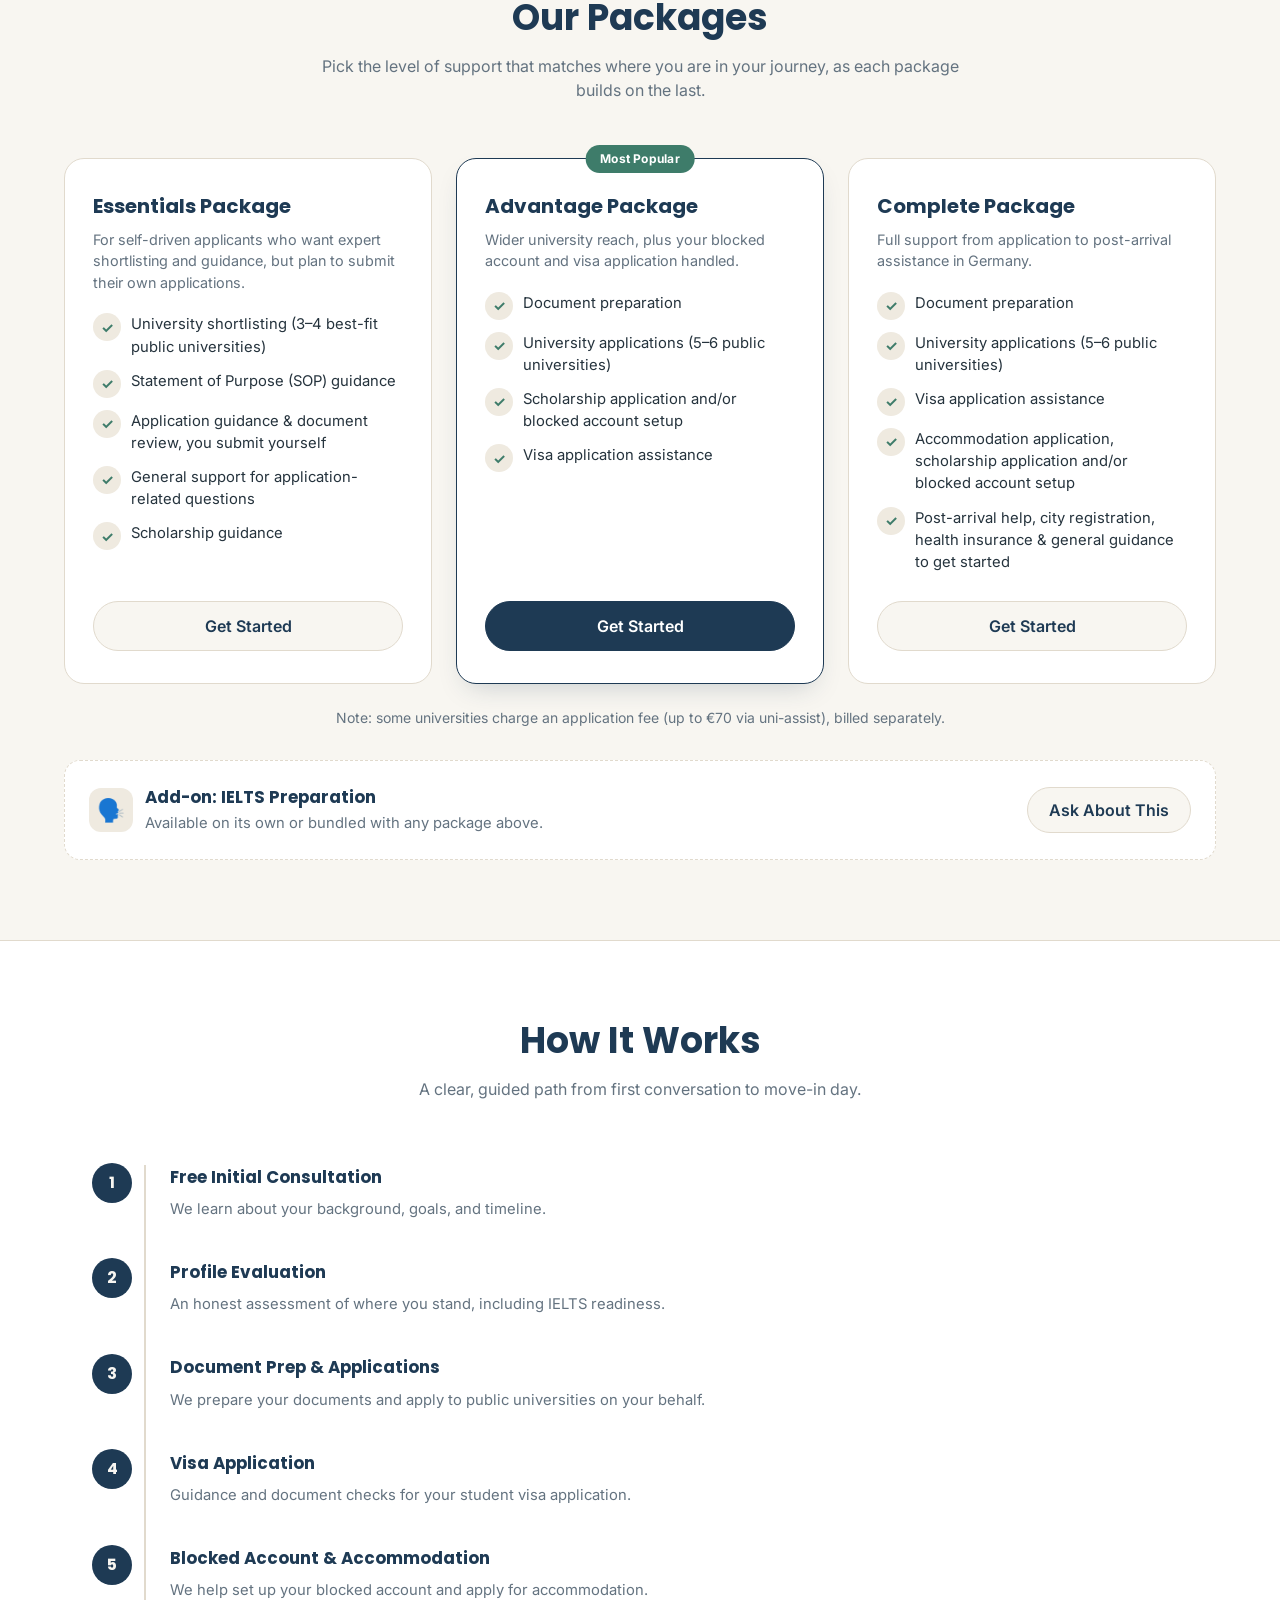
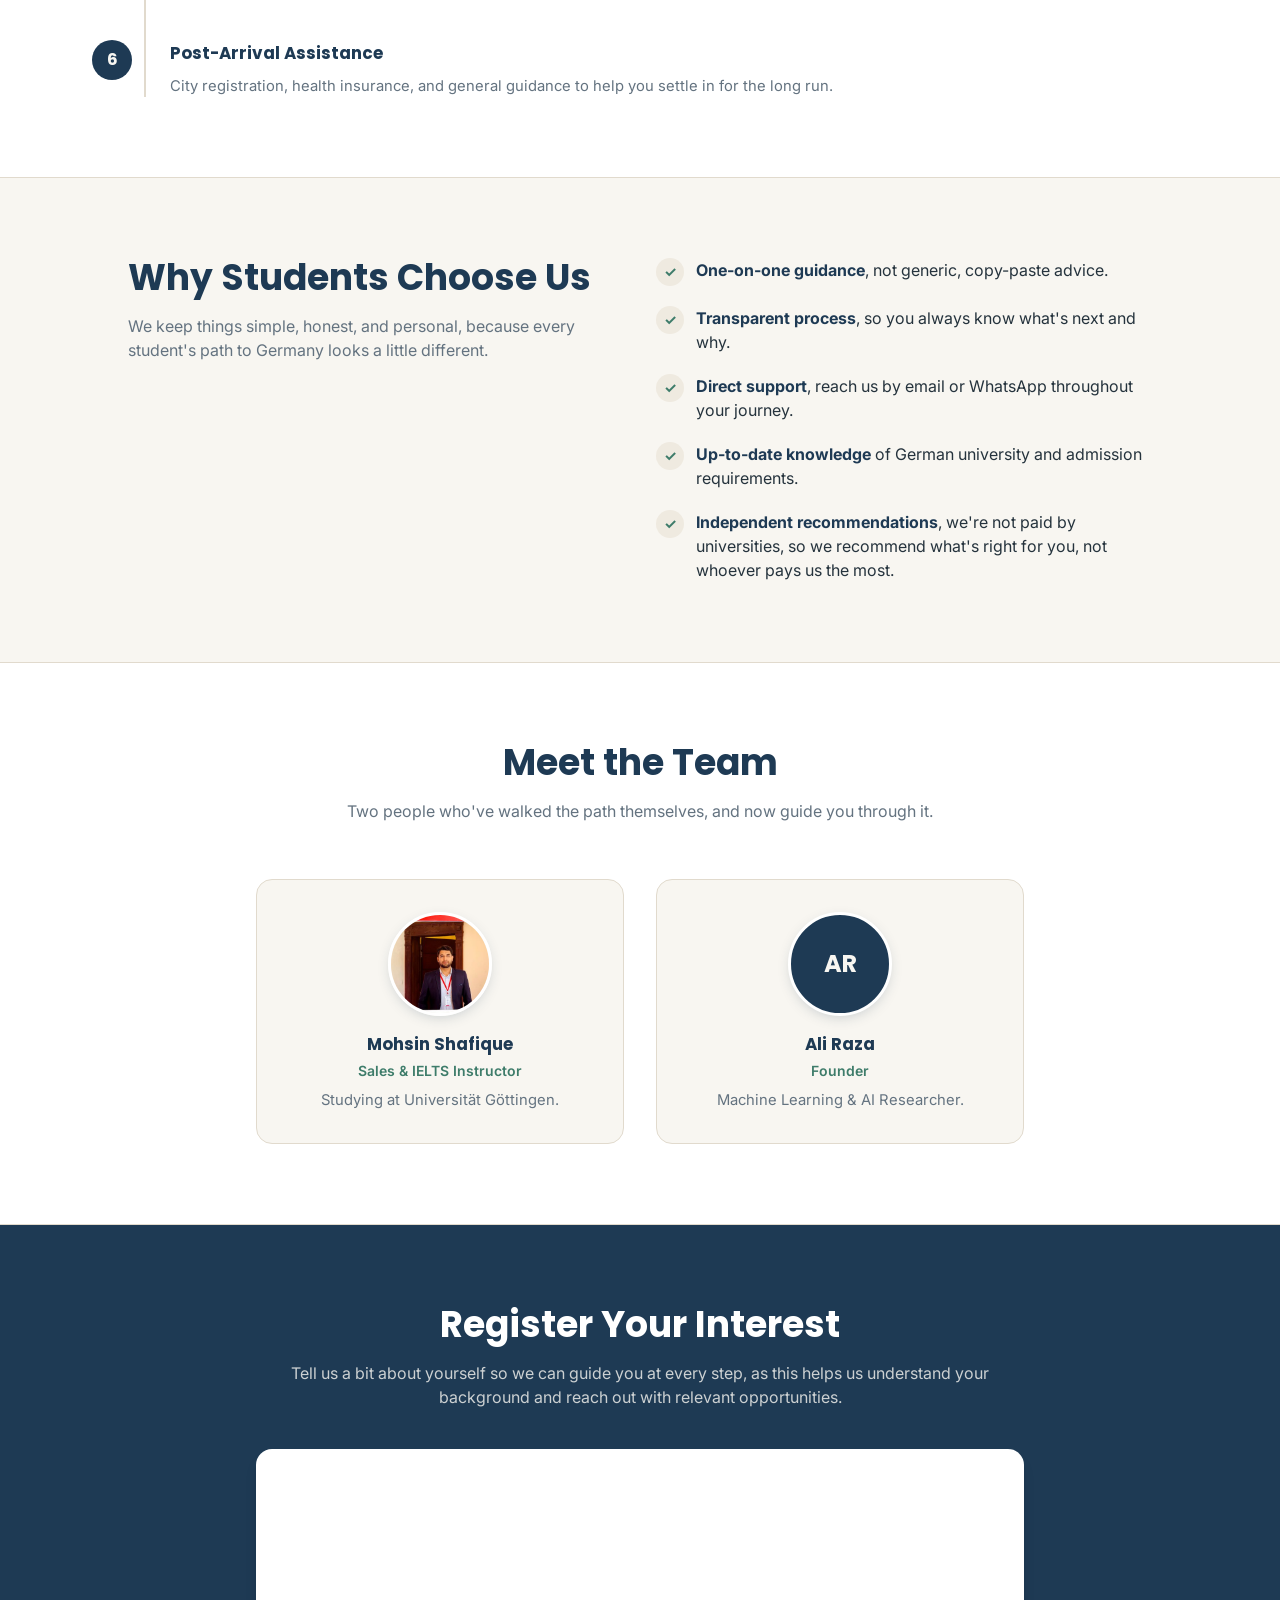
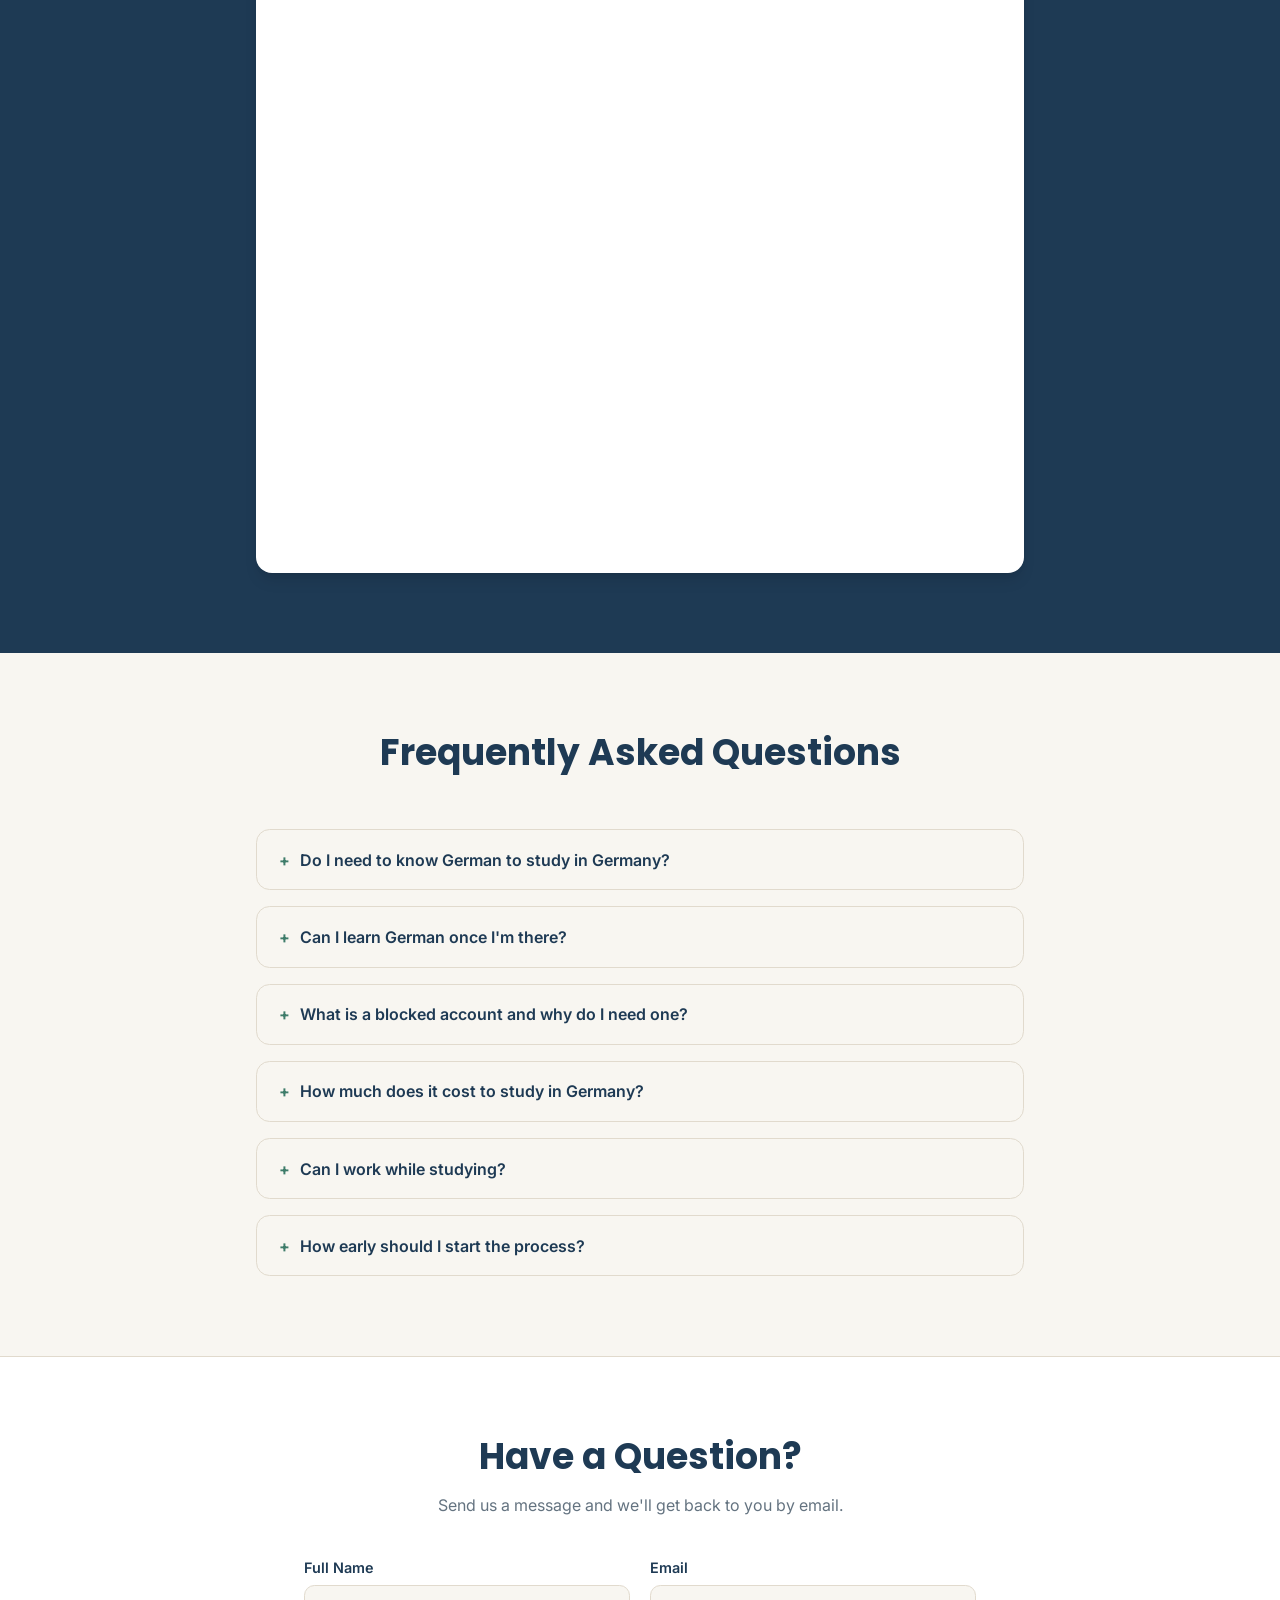
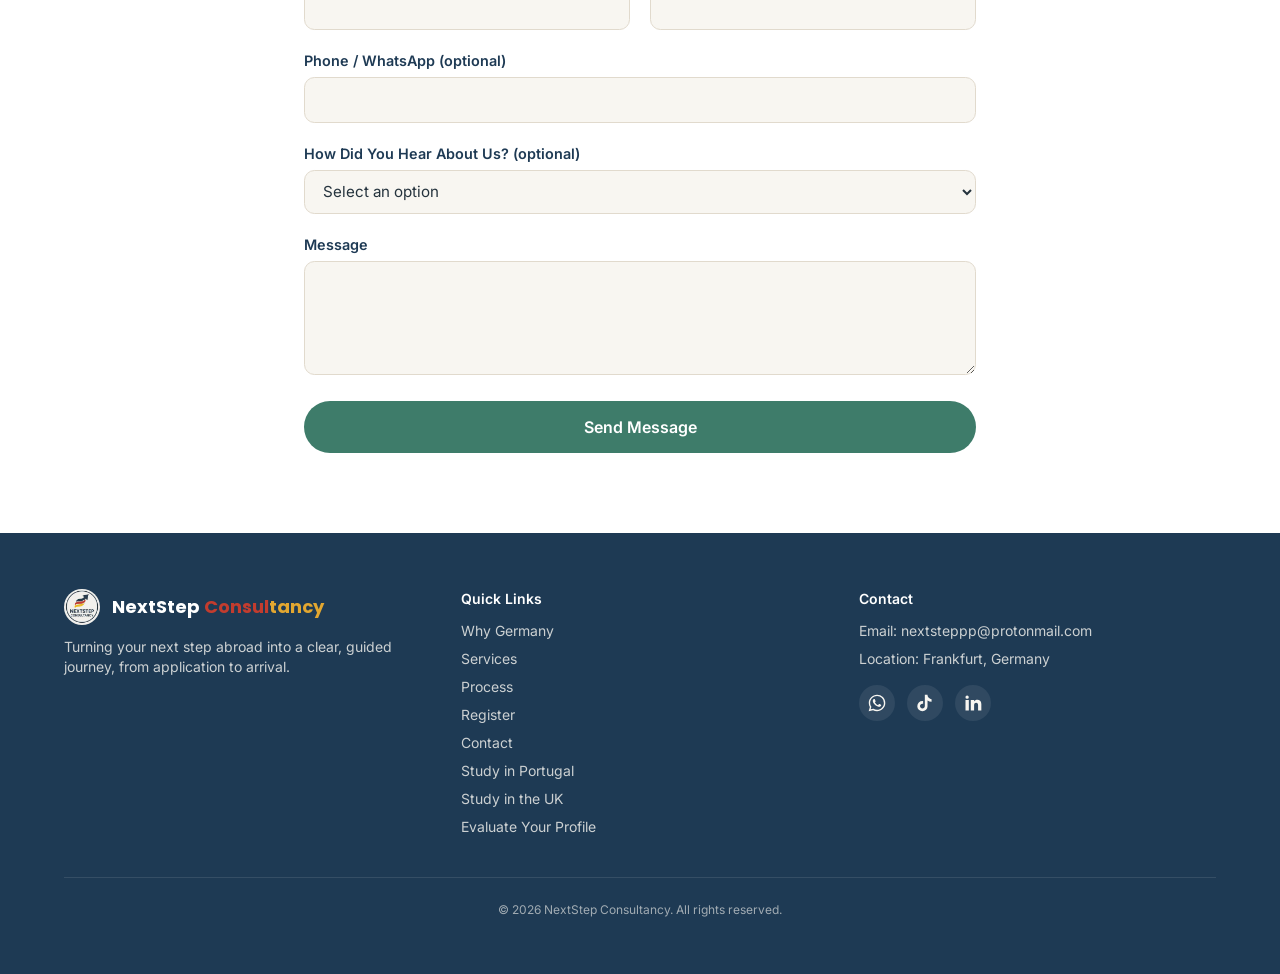
==== commit 079c2d7b: "modified" ====
--- a/index.html
+++ b/index.html
@@ -3,14 +3,14 @@
 <head>
 <meta charset="UTF-8">
 <meta name="viewport" content="width=device-width, initial-scale=1.0">
-<title>NextStep Consultancy | Study & Life in Germany</title>
-<meta name="description" content="NextStep Consultancy guides students through Bachelor's & Master's admissions in Germany, from application and IELTS prep to blocked account setup and arrival.">
+<title>NextStep Consultancy | Germany Admissions for Pakistani Students</title>
+<meta name="description" content="NextStep Consultancy guides Pakistani students through Bachelor's & Master's admissions in Germany, from application and IELTS prep to blocked account setup and arrival.">
 
 <link rel="canonical" href="https://imrazaa.github.io/nextstep/">
 
 <!-- Open Graph -->
-<meta property="og:title" content="NextStep Consultancy | Study & Life in Germany">
-<meta property="og:description" content="Your next step to study and life in Germany, the heart of Europe and its biggest industrial country. Bachelor's & Master's application assistance, IELTS prep, blocked account & accommodation setup, and post-arrival support.">
+<meta property="og:title" content="NextStep Consultancy | Germany Admissions for Pakistani Students">
+<meta property="og:description" content="Your next step to study and life in Germany for Pakistani students. Germany sits in the heart of Europe as its biggest industrial country. Bachelor's & Master's application assistance, IELTS prep, blocked account & accommodation setup, and post-arrival support.">
 <meta property="og:image" content="https://imrazaa.github.io/nextstep/assets/logo.jpg">
 <meta property="og:type" content="website">
 <meta property="og:site_name" content="NextStep Consultancy">
@@ -18,18 +18,18 @@
 
 <!-- Twitter Card -->
 <meta name="twitter:card" content="summary">
-<meta name="twitter:title" content="NextStep Consultancy | Study & Life in Germany">
-<meta name="twitter:description" content="Your next step to study and life in Germany, the heart of Europe and its biggest industrial country. Bachelor's & Master's application assistance, IELTS prep, blocked account & accommodation setup, and post-arrival support.">
+<meta name="twitter:title" content="NextStep Consultancy | Germany Admissions for Pakistani Students">
+<meta name="twitter:description" content="Your next step to study and life in Germany for Pakistani students. Germany sits in the heart of Europe as its biggest industrial country. Bachelor's & Master's application assistance, IELTS prep, blocked account & accommodation setup, and post-arrival support.">
 <meta name="twitter:image" content="https://imrazaa.github.io/nextstep/assets/logo.jpg">
 
-<link rel="icon" type="image/jpeg" href="assets/logo.jpg">
+<link rel="icon" type="image/jpeg" href="assets/logo-sm.jpg">
 
 <script type="application/ld+json">
 {
   "@context": "https://schema.org",
   "@type": "EducationalOrganization",
   "name": "NextStep Consultancy",
-  "description": "Bachelor's and Master's admission consultancy for study and life in Germany, the heart of Europe and its biggest industrial country, from application through post-arrival support.",
+  "description": "Bachelor's and Master's admission consultancy for Pakistani students studying and living in Germany, the heart of Europe and its biggest industrial country, from application through post-arrival support.",
   "logo": "https://imrazaa.github.io/nextstep/assets/logo.jpg",
   "email": "nextsteppp@protonmail.com",
   "address": {
@@ -65,7 +65,7 @@
 <header class="fixed top-0 inset-x-0 z-50 bg-cream/90 backdrop-blur border-b border-bordersoft">
   <div class="max-w-6xl mx-auto px-5 sm:px-8 h-20 flex items-center justify-between">
     <a href="#top" class="flex items-center gap-3">
-      <img src="assets/logo.jpg" alt="NextStep Consultancy logo" width="44" height="44" class="h-11 w-11 rounded-full object-cover" onerror="this.style.display='none'">
+      <img src="assets/logo-sm.jpg" alt="NextStep Consultancy logo" width="44" height="44" class="h-11 w-11 rounded-full object-cover" onerror="this.style.display='none'">
       <span class="font-heading font-bold text-lg sm:text-xl text-navy tracking-tight">NextStep <span class="text-flagred">Consul</span><span class="text-flaggold">tancy</span></span>
     </a>
 
@@ -108,49 +108,19 @@
 <main id="top">
 
   <!-- ============ HERO ============ -->
-  <section class="pt-36 pb-20 sm:pt-44 sm:pb-28 px-5 sm:px-8 hero-section">
-    <div class="hero-decor hero-decor-stamps hidden" aria-hidden="true">
-      <div class="stamp stamp-center" style="top:46%; left:50%; transform:translate(-50%,-50%) rotate(-4deg);">
-        <span class="stamp-code">FRA</span>
-        <span class="stamp-text">Frankfurt</span>
-      </div>
-      <div class="stamp" style="top:13%; left:9%; transform:rotate(-14deg);">
-        <span class="stamp-code">LIS</span>
-        <span class="stamp-text">Lisbon</span>
-      </div>
-      <div class="stamp" style="top:68%; left:86%; transform:rotate(10deg);">
-        <span class="stamp-code">LHR</span>
-        <span class="stamp-text">London</span>
-      </div>
-      <div class="stamp" style="top:78%; left:15%; transform:rotate(16deg);">
-        <span class="stamp-code">&#10003;</span>
-        <span class="stamp-text">Approved</span>
-      </div>
-      <div class="stamp" style="top:11%; left:82%; transform:rotate(-9deg);">
-        <span class="stamp-code">&#9992;</span>
-        <span class="stamp-text">Arrival</span>
-      </div>
-    </div>
-    <div class="hero-decor hero-decor-route hidden" aria-hidden="true">
-      <img class="map-img" data-src="assets/eurasia-map.svg?v=2" alt="" width="1240" height="760">
-      <svg viewBox="980 40 1240 760" preserveAspectRatio="xMidYMid slice">
-        <path d="M1803,526 Q1577,341 1351,356" fill="none" stroke="#1E3A54" stroke-width="3" stroke-dasharray="9 11" opacity="0.5" />
-        <circle cx="1803" cy="526" r="9" fill="#1E3A54" opacity="0.7" />
-        <circle cx="1351" cy="356" r="11" fill="#3E7C6A" opacity="0.75" />
-        <path class="route-plane" style="offset-path: path('M1803,526 Q1577,341 1351,356')" d="M 0,-10 L 8,8 L 0,4 L -8,8 Z" fill="#1E3A54" opacity="0.8" />
-      </svg>
-    </div>
-    <div class="max-w-4xl mx-auto text-center hero-content">
+  <section class="pt-36 pb-20 sm:pt-44 sm:pb-28 px-5 sm:px-8">
+    <div class="max-w-4xl mx-auto text-center">
       <span class="inline-block bg-creamalt text-navysoft text-sm font-semibold px-4 py-1.5 rounded-full border border-bordersoft mb-6">
-        Bachelor's &amp; Master's Admissions in Germany
+        Bachelor's &amp; Master's Admissions in Germany for Pakistani Students
       </span>
       <h1 class="font-heading font-extrabold text-4xl sm:text-6xl leading-tight text-navy">
         Your Next Step Starts <span class="text-accent">in Germany</span>
       </h1>
       <p class="mt-6 text-lg sm:text-xl text-muted max-w-2xl mx-auto">
-        Germany sits in the heart of Europe as the continent's biggest industrial country, an ideal place to
-        build your career. We don't just get you in, we get you through, admission is just the beginning;
-        the real challenge is everything after you land, and that's exactly where we've been.
+        Germany sits in the heart of Europe as the continent's biggest industrial country, an ideal place
+        for Pakistani students like you to build your career. We don't just get you in, we get you through,
+        admission is just the beginning; the real challenge is everything after you land, and that's exactly
+        where we've been.
       </p>
       <div class="mt-10 flex flex-col sm:flex-row items-center justify-center gap-4">
         <a href="#register" class="w-full sm:w-auto text-center bg-accent hover:bg-navy text-white font-semibold px-8 py-3.5 rounded-full transition-colors shadow-sm">
@@ -334,6 +304,7 @@
         <li class="flex gap-3"><span class="check">✓</span><span><strong class="text-navy">Transparent process</strong>, so you always know what's next and why.</span></li>
         <li class="flex gap-3"><span class="check">✓</span><span><strong class="text-navy">Direct support</strong>, reach us by email or WhatsApp throughout your journey.</span></li>
         <li class="flex gap-3"><span class="check">✓</span><span><strong class="text-navy">Up-to-date knowledge</strong> of German university and admission requirements.</span></li>
+        <li class="flex gap-3"><span class="check">✓</span><span><strong class="text-navy">Independent recommendations</strong>, we're not paid by universities, so we recommend what's right for you, not whoever pays us the most.</span></li>
       </ul>
     </div>
   </section>
@@ -358,8 +329,8 @@
         <div class="founder-card">
           <div class="founder-initials">AR</div>
           <h3 class="card-title !mb-1">Ali Raza</h3>
-          <p class="text-accent font-semibold text-sm mb-2">Co-Founder</p>
-          <p class="card-text">PhD at Goethe University.</p>
+          <p class="text-accent font-semibold text-sm mb-2">Founder</p>
+          <p class="card-text">Machine Learning &amp; AI Researcher.</p>
         </div>
 
       </div>
@@ -449,6 +420,18 @@
           <input class="form-input" type="tel" id="phone" name="phone">
         </div>
         <div>
+          <label class="form-label" for="referral">How Did You Hear About Us? (optional)</label>
+          <select class="form-input" id="referral" name="referral">
+            <option value="">Select an option</option>
+            <option value="friend_family">Friend / Family Referral</option>
+            <option value="google">Google Search</option>
+            <option value="tiktok">TikTok</option>
+            <option value="linkedin">LinkedIn</option>
+            <option value="whatsapp">WhatsApp Group / Community</option>
+            <option value="other">Other</option>
+          </select>
+        </div>
+        <div>
           <label class="form-label" for="message">Message</label>
           <textarea class="form-input" id="message" name="message" rows="4" required></textarea>
         </div>
@@ -467,7 +450,7 @@
   <div class="max-w-6xl mx-auto grid sm:grid-cols-3 gap-10 text-sm">
     <div>
       <div class="flex items-center gap-3 mb-3">
-        <img src="assets/logo.jpg" alt="NextStep Consultancy logo" width="36" height="36" class="h-9 w-9 rounded-full object-cover" onerror="this.style.display='none'">
+        <img src="assets/logo-sm.jpg" alt="NextStep Consultancy logo" width="36" height="36" class="h-9 w-9 rounded-full object-cover" onerror="this.style.display='none'">
         <span class="font-heading font-bold text-white text-lg">NextStep <span class="text-flagred">Consul</span><span class="text-flaggold">tancy</span></span>
       </div>
       <p>Turning your next step abroad into a clear, guided journey, from application to arrival.</p>
--- a/style.css
+++ b/style.css
@@ -1,152 +1,5 @@
 html {
   scroll-behavior: smooth;
-}
-
-/* Hero background: one of two treatments (passport stamps or a flight-path route), picked at random per
-   page load by script.js, sits behind the hero text */
-.hero-section {
-  position: relative;
-  z-index: 1;
-}
-
-.hero-content {
-  position: relative;
-  z-index: 1;
-}
-
-.hero-decor {
-  position: absolute;
-  inset: 0;
-  z-index: 0;
-  overflow: hidden;
-  pointer-events: none;
-}
-
-/* Soft veil so hero text stays readable over either decoration treatment */
-.hero-decor::after {
-  content: '';
-  position: absolute;
-  inset: 0;
-  background: rgba(248, 246, 241, 0.58);
-}
-
-/* -- Passport stamps -- */
-.stamp {
-  position: absolute;
-  width: 90px;
-  height: 90px;
-  border-radius: 9999px;
-  border: 2.5px solid #1E3A54;
-  color: #1E3A54;
-  display: flex;
-  flex-direction: column;
-  align-items: center;
-  justify-content: center;
-  opacity: 0.19;
-}
-
-.stamp::after {
-  content: '';
-  position: absolute;
-  inset: 7px;
-  border: 1px dashed #1E3A54;
-  border-radius: 9999px;
-}
-
-.stamp-code {
-  font-family: 'Poppins', sans-serif;
-  font-weight: 800;
-  font-size: 22px;
-  letter-spacing: 0.05em;
-}
-
-.stamp-text {
-  font-size: 7px;
-  font-weight: 600;
-  letter-spacing: 0.12em;
-  text-transform: uppercase;
-  margin-top: 2px;
-}
-
-.stamp-center {
-  width: 130px;
-  height: 130px;
-  opacity: 0.26;
-  border-color: #3E7C6A;
-  color: #3E7C6A;
-}
-
-.stamp-center::after {
-  border-color: #3E7C6A;
-  inset: 9px;
-}
-
-.stamp-center .stamp-code {
-  font-size: 32px;
-}
-
-.stamp-center .stamp-text {
-  font-size: 9px;
-}
-
-/* -- Flight path route: real Eurasia map (assets/eurasia-map.svg, CC0 basemap,
-   restyled) with an animated flight path from Pakistan to the page's country -- */
-.hero-decor-route {
-  overflow: hidden;
-}
-
-.map-img {
-  position: absolute;
-  inset: 0;
-  width: 100%;
-  height: 100%;
-  object-fit: cover;
-  opacity: 0.45;
-}
-
-.hero-decor-route svg {
-  position: absolute;
-  inset: 0;
-  width: 100%;
-  height: 100%;
-  overflow: visible;
-}
-
-.route-plane {
-  offset-rotate: auto;
-  animation: route-fly 16s linear infinite;
-}
-
-@keyframes route-fly {
-  from { offset-distance: 0%; }
-  to { offset-distance: 100%; }
-}
-
-@media (max-width: 640px) {
-  .stamp {
-    width: 60px;
-    height: 60px;
-  }
-  .stamp-code {
-    font-size: 15px;
-  }
-  .stamp-text {
-    font-size: 5px;
-  }
-  .stamp-center {
-    width: 90px;
-    height: 90px;
-  }
-  .stamp-center .stamp-code {
-    font-size: 22px;
-  }
-}
-
-@media (prefers-reduced-motion: reduce) {
-  .route-plane {
-    animation: none;
-    offset-distance: 50%;
-  }
 }
 
 .footer-social-icon {
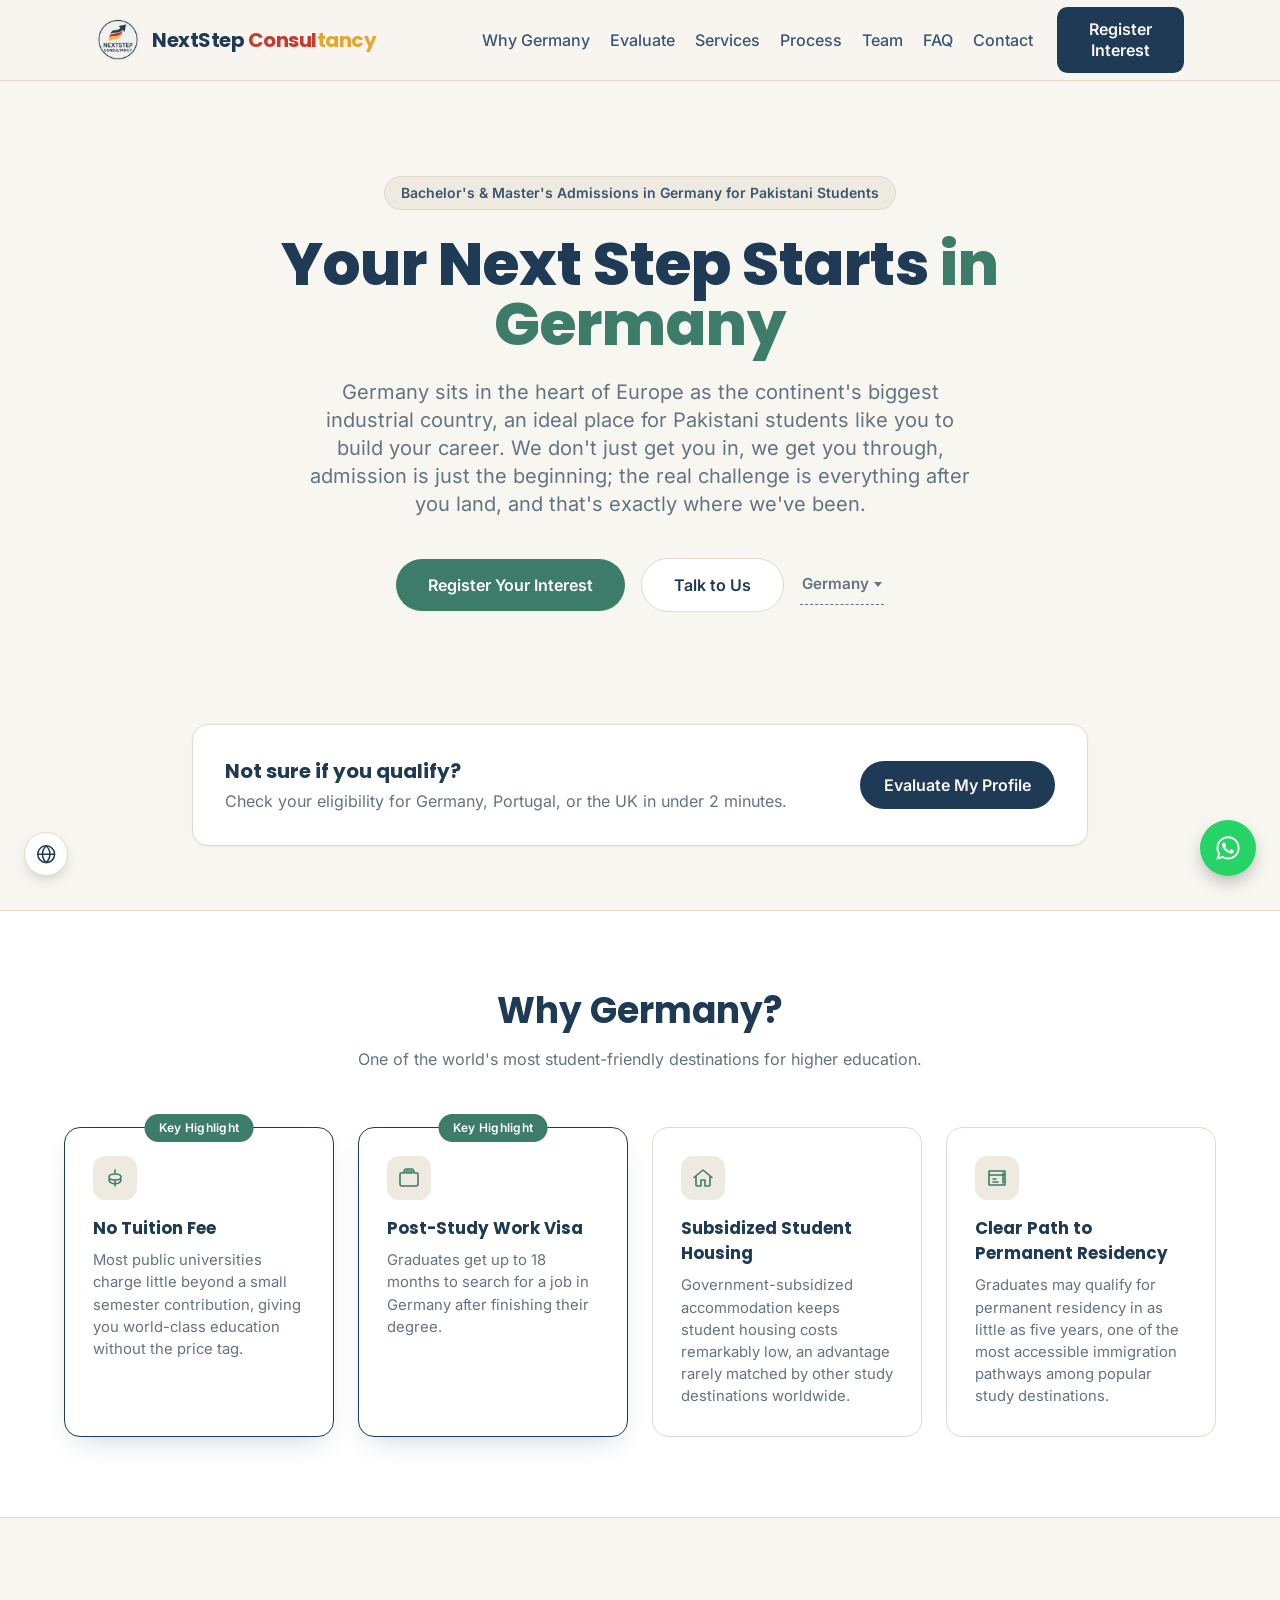
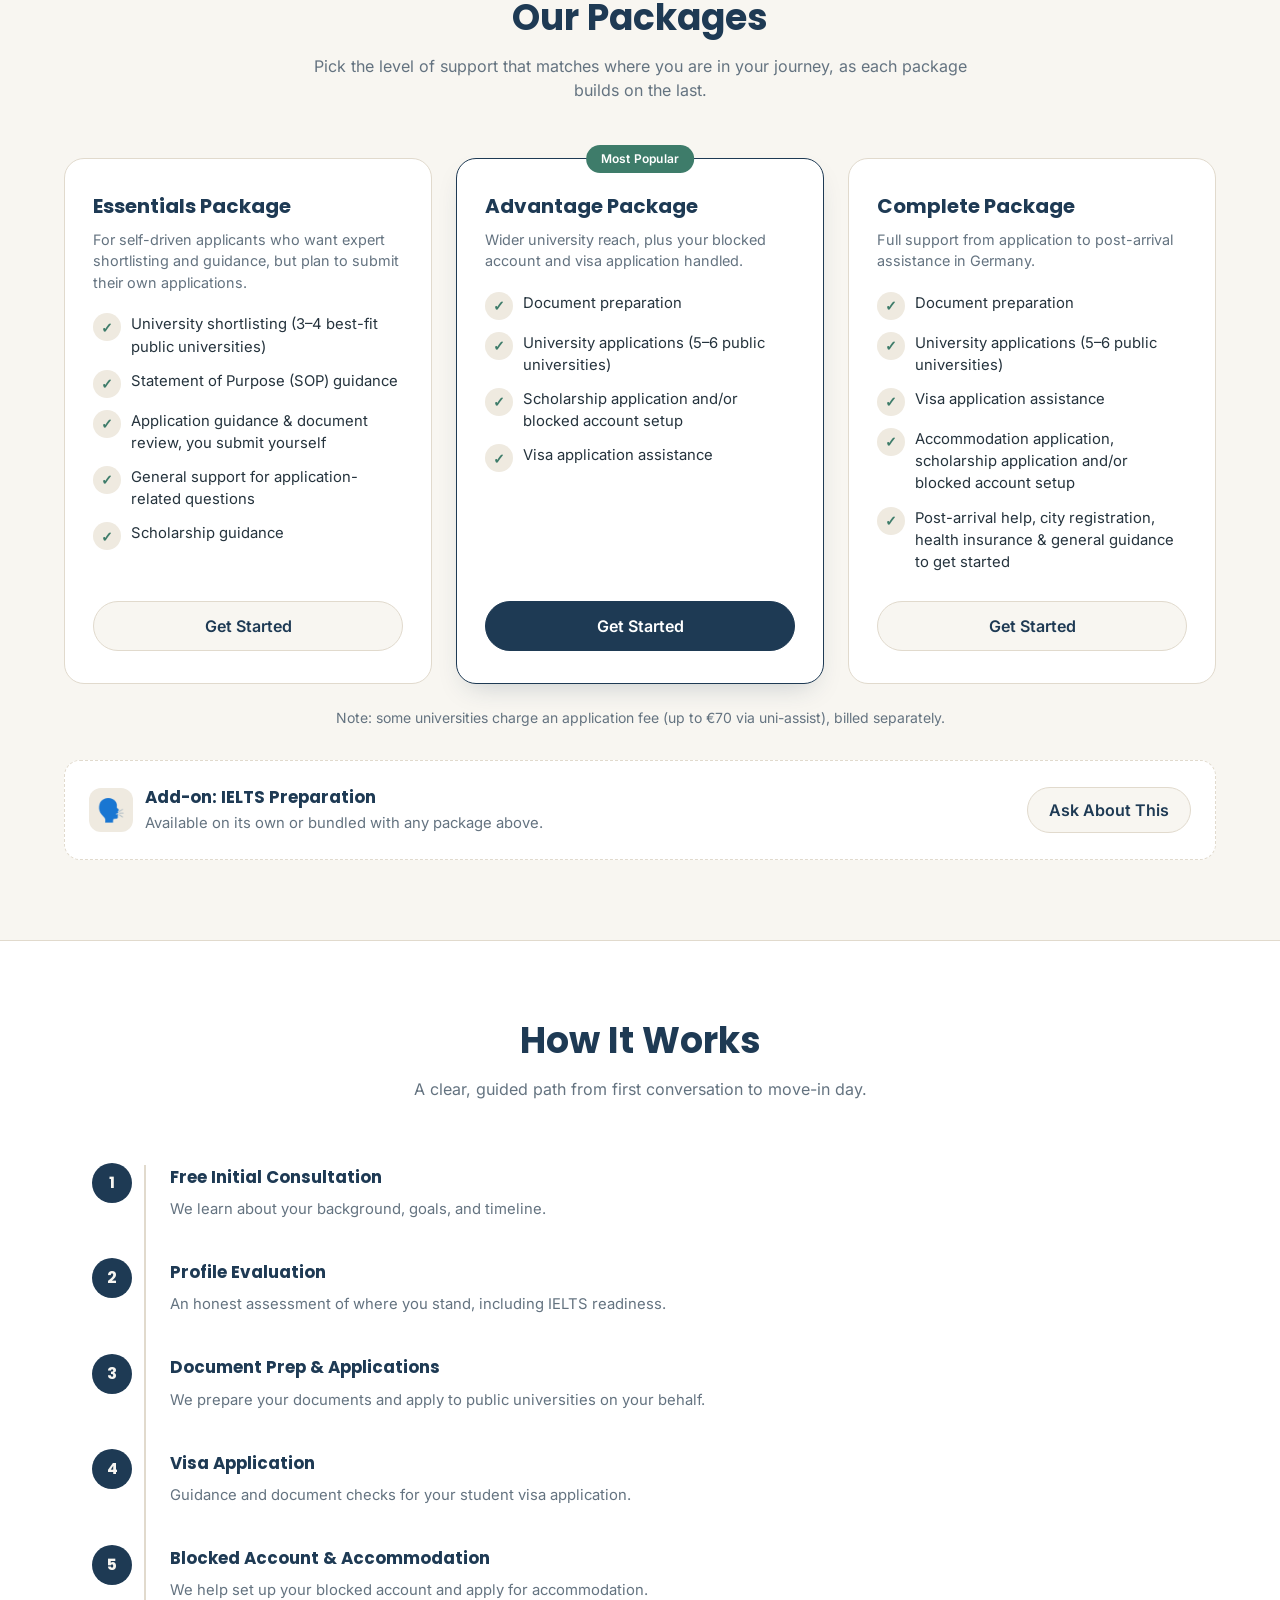
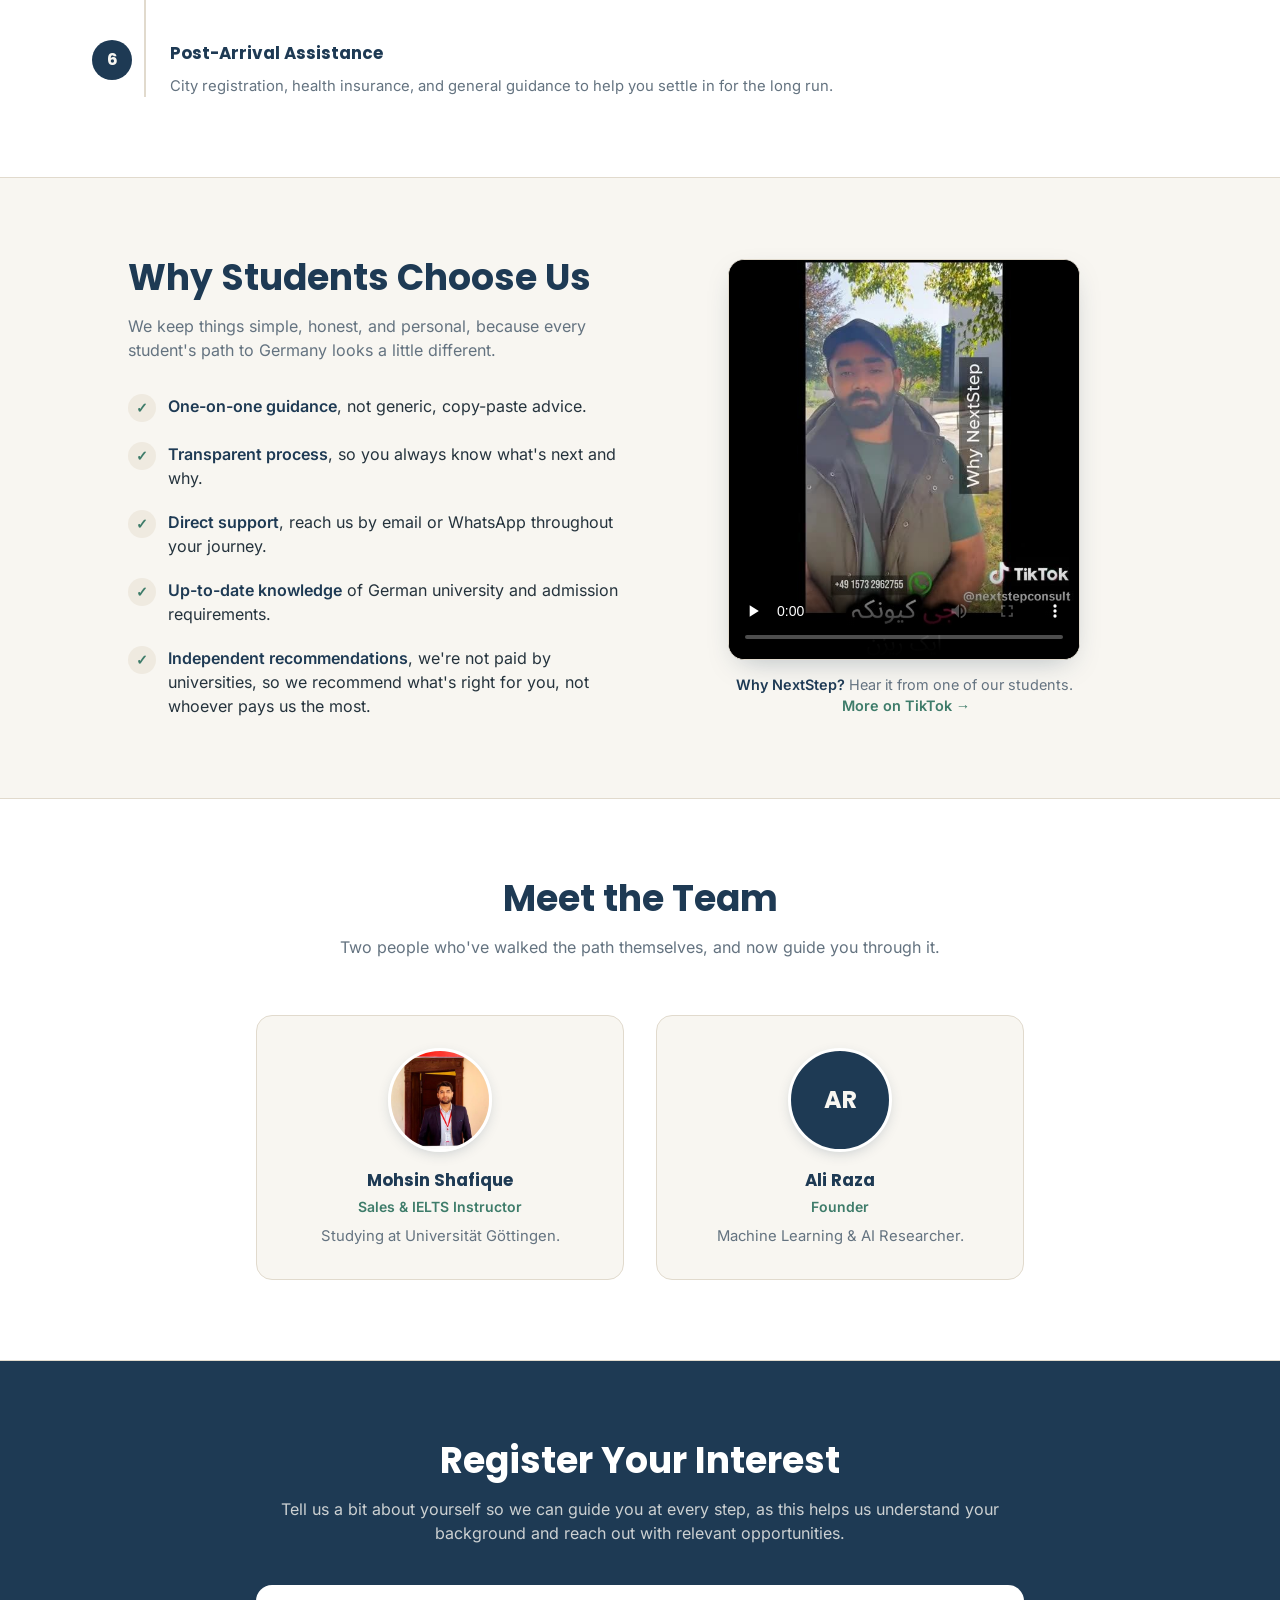
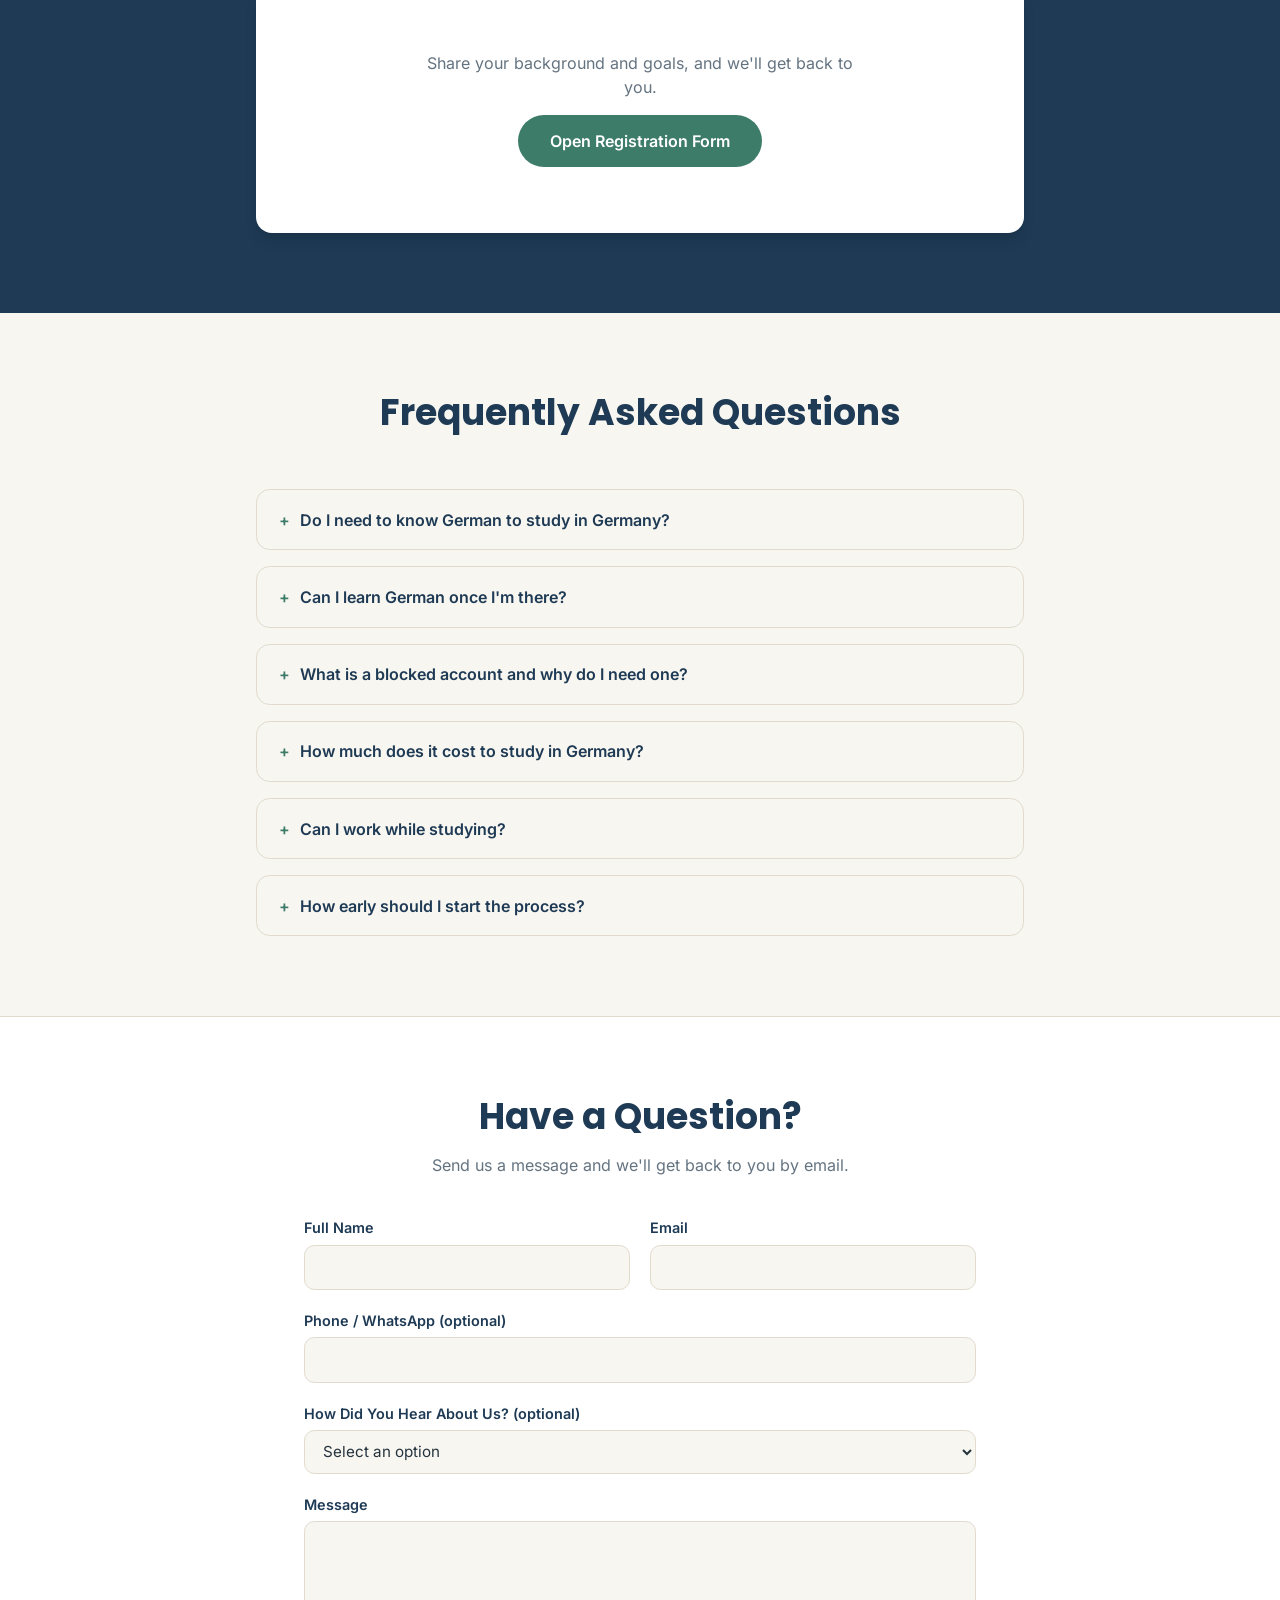
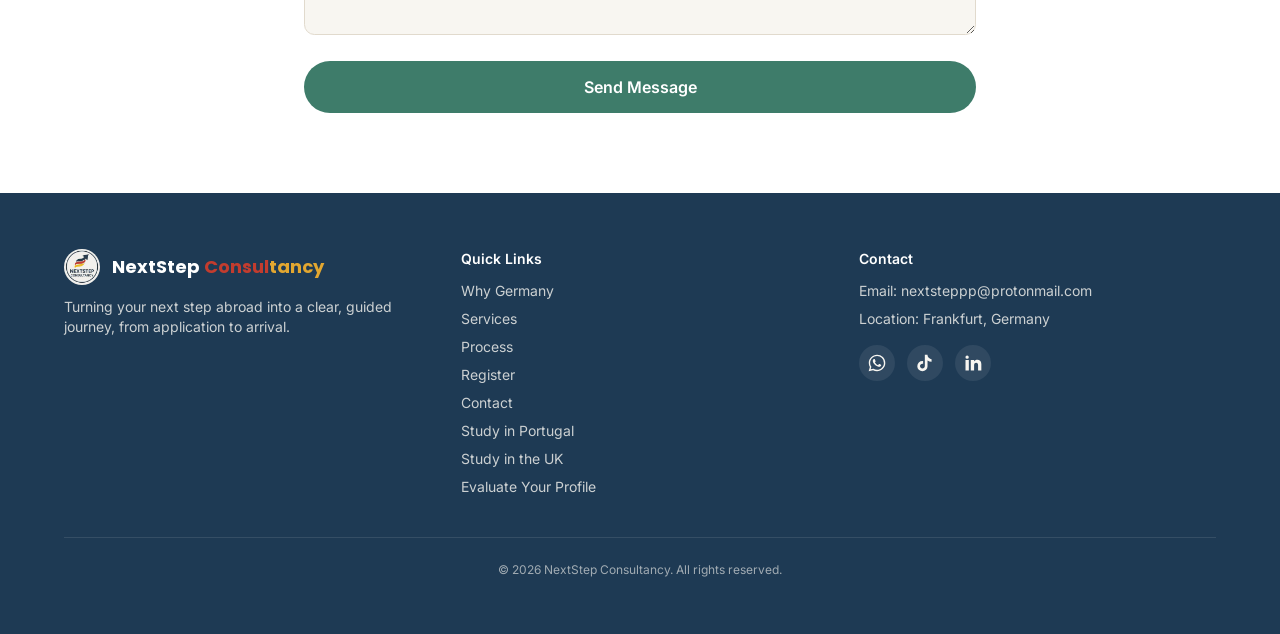
==== commit 430f5624: "contact details updated." ====
--- a/index.html
+++ b/index.html
@@ -38,26 +38,29 @@
     "addressCountry": "DE"
   },
   "sameAs": [
-    "https://www.tiktok.com/@mohsinshafique503",
+    "https://www.tiktok.com/@nextstepconsult",
     "https://www.linkedin.com/in/mohsin-shafique-139a16190/"
   ]
 }
 </script>
 
-<link rel="preconnect" href="https://fonts.googleapis.com">
-<link rel="preconnect" href="https://fonts.gstatic.com" crossorigin>
-<link href="https://fonts.googleapis.com/css2?family=Poppins:wght@700;800&family=Inter:wght@400;500;600&display=swap" rel="stylesheet">
+<link rel="preload" href="assets/fonts/inter-latin.woff2" as="font" type="font/woff2" crossorigin>
+<link rel="preload" href="assets/fonts/poppins-800-latin.woff2" as="font" type="font/woff2" crossorigin>
+<link rel="preload" href="assets/fonts/poppins-700-latin.woff2" as="font" type="font/woff2" crossorigin>
 
 <script type="text/javascript">
     (function(c,l,a,r,i,t,y){
         c[a]=c[a]||function(){(c[a].q=c[a].q||[]).push(arguments)};
-        t=l.createElement(r);t.async=1;t.src="https://www.clarity.ms/tag/"+i;
-        y=l.getElementsByTagName(r)[0];y.parentNode.insertBefore(t,y);
+        // Load the Clarity script after the page has finished loading, so it doesn't compete with first paint
+        c.addEventListener("load",function(){setTimeout(function(){
+            t=l.createElement(r);t.async=1;t.src="https://www.clarity.ms/tag/"+i;
+            y=l.getElementsByTagName(r)[0];y.parentNode.insertBefore(t,y);
+        },1500)});
     })(window, document, "clarity", "script", "xs1ineb0j9");
 </script>
 
 <link rel="stylesheet" href="tailwind.css?v=6">
-<link rel="stylesheet" href="style.css?v=13">
+<link rel="stylesheet" href="style.css?v=15">
 </head>
 <body class="bg-cream text-ink font-body antialiased">
 
@@ -294,18 +297,31 @@
 
   <!-- ============ WHY CHOOSE US ============ -->
   <section class="py-20 px-5 sm:px-8">
-    <div class="max-w-5xl mx-auto grid sm:grid-cols-2 gap-8">
+    <div class="max-w-5xl mx-auto grid sm:grid-cols-2 gap-8 items-center">
       <div>
         <h2 class="font-heading font-bold text-3xl sm:text-4xl text-navy mb-4">Why Students Choose Us</h2>
         <p class="text-muted">We keep things simple, honest, and personal, because every student's path to Germany looks a little different.</p>
-      </div>
-      <ul class="space-y-5">
-        <li class="flex gap-3"><span class="check">✓</span><span><strong class="text-navy">One-on-one guidance</strong>, not generic, copy-paste advice.</span></li>
-        <li class="flex gap-3"><span class="check">✓</span><span><strong class="text-navy">Transparent process</strong>, so you always know what's next and why.</span></li>
-        <li class="flex gap-3"><span class="check">✓</span><span><strong class="text-navy">Direct support</strong>, reach us by email or WhatsApp throughout your journey.</span></li>
-        <li class="flex gap-3"><span class="check">✓</span><span><strong class="text-navy">Up-to-date knowledge</strong> of German university and admission requirements.</span></li>
-        <li class="flex gap-3"><span class="check">✓</span><span><strong class="text-navy">Independent recommendations</strong>, we're not paid by universities, so we recommend what's right for you, not whoever pays us the most.</span></li>
-      </ul>
+        <ul class="space-y-5 testimonial-list">
+          <li class="flex gap-3"><span class="check">✓</span><span><strong class="text-navy">One-on-one guidance</strong>, not generic, copy-paste advice.</span></li>
+          <li class="flex gap-3"><span class="check">✓</span><span><strong class="text-navy">Transparent process</strong>, so you always know what's next and why.</span></li>
+          <li class="flex gap-3"><span class="check">✓</span><span><strong class="text-navy">Direct support</strong>, reach us by email or WhatsApp throughout your journey.</span></li>
+          <li class="flex gap-3"><span class="check">✓</span><span><strong class="text-navy">Up-to-date knowledge</strong> of German university and admission requirements.</span></li>
+          <li class="flex gap-3"><span class="check">✓</span><span><strong class="text-navy">Independent recommendations</strong>, we're not paid by universities, so we recommend what's right for you, not whoever pays us the most.</span></li>
+        </ul>
+      </div>
+
+      <!-- Testimonial video (self-hosted; original on TikTok) -->
+      <figure class="testimonial">
+        <video class="testimonial-video" controls playsinline preload="none" width="576" height="656"
+               poster="assets/video/testimonial-portugal-poster.jpg"
+               aria-label="Student testimonial: Why NextStep">
+          <source src="assets/video/testimonial-portugal.mp4" type="video/mp4">
+        </video>
+        <figcaption class="testimonial-caption">
+          <strong class="text-navy">Why NextStep?</strong> Hear it from one of our students.
+          <a href="https://www.tiktok.com/@nextstepconsult" target="_blank" rel="noopener noreferrer" class="testimonial-link">More on TikTok →</a>
+        </figcaption>
+      </figure>
     </div>
   </section>
 
@@ -347,15 +363,12 @@
       </p>
 
       <div class="mt-10 bg-white rounded-2xl p-2 sm:p-3 shadow-lg">
-        <iframe
-          src="https://docs.google.com/forms/d/e/1FAIpQLSdMzvEFA4POjR6SAGuh8VfjpHiNRk3btibjBKRrQhr4GvNRgw/viewform?embedded=true&hl=en"
-          class="w-full rounded-xl"
-          height="700"
-          frameborder="0"
-          loading="lazy"
-          title="NextStep Consultancy Registration Form">
-          Loading form…
-        </iframe>
+        <!-- Google Form loads only on demand (script.js), keeping its ~4.8 MB and third-party cookies off initial page load -->
+        <div class="form-facade" data-form-src="https://docs.google.com/forms/d/e/1FAIpQLSdMzvEFA4POjR6SAGuh8VfjpHiNRk3btibjBKRrQhr4GvNRgw/viewform?embedded=true&hl=en">
+          <p class="form-facade-text">Share your background and goals, and we'll get back to you.</p>
+          <button type="button" class="form-facade-btn">Open Registration Form</button>
+          <noscript><a class="form-facade-btn" href="https://docs.google.com/forms/d/e/1FAIpQLSdMzvEFA4POjR6SAGuh8VfjpHiNRk3btibjBKRrQhr4GvNRgw/viewform?hl=en" target="_blank" rel="noopener noreferrer">Open Registration Form</a></noscript>
+        </div>
       </div>
     </div>
   </section>
@@ -456,7 +469,7 @@
       <p>Turning your next step abroad into a clear, guided journey, from application to arrival.</p>
     </div>
     <div>
-      <h4 class="text-white font-semibold mb-3">Quick Links</h4>
+      <h3 class="text-white font-semibold mb-3">Quick Links</h3>
       <ul class="space-y-2">
         <li><a href="#why-germany" class="hover:text-white">Why Germany</a></li>
         <li><a href="#services" class="hover:text-white">Services</a></li>
@@ -469,19 +482,19 @@
       </ul>
     </div>
     <div>
-      <h4 class="text-white font-semibold mb-3">Contact</h4>
+      <h3 class="text-white font-semibold mb-3">Contact</h3>
       <ul class="space-y-2">
         <li>Email: <a href="mailto:nextsteppp@protonmail.com" class="hover:text-white">nextsteppp@protonmail.com</a></li>
         <li>Location: Frankfurt, Germany</li>
       </ul>
 
       <div class="flex items-center gap-3 mt-4">
-        <a href="https://wa.me/4917655014656" target="_blank" rel="noopener noreferrer" aria-label="Message us on WhatsApp" class="footer-social-icon">
+        <a href="https://wa.me/4915732962755" target="_blank" rel="noopener noreferrer" aria-label="Message us on WhatsApp" class="footer-social-icon">
           <svg xmlns="http://www.w3.org/2000/svg" viewBox="0 0 24 24" fill="currentColor" class="h-5 w-5">
             <path d="M12.04 2C6.58 2 2.13 6.45 2.13 11.91c0 1.75.46 3.45 1.32 4.95L2 22l5.25-1.38a9.9 9.9 0 0 0 4.79 1.22h.01c5.46 0 9.91-4.45 9.91-9.91 0-2.65-1.03-5.14-2.9-7.01A9.87 9.87 0 0 0 12.04 2Zm0 18.13h-.01a8.2 8.2 0 0 1-4.18-1.15l-.3-.18-3.11.82.83-3.04-.2-.31a8.2 8.2 0 0 1-1.26-4.36c0-4.54 3.7-8.24 8.24-8.24 2.2 0 4.27.86 5.82 2.42a8.18 8.18 0 0 1 2.41 5.83c0 4.54-3.7 8.21-8.24 8.21Zm4.52-6.16c-.25-.12-1.47-.72-1.7-.81-.23-.08-.39-.12-.56.13-.17.25-.64.81-.78.97-.15.17-.29.19-.54.06-.25-.12-1.05-.39-2-1.23-.74-.66-1.24-1.47-1.38-1.72-.15-.25-.02-.38.11-.51.11-.11.25-.29.37-.43.12-.15.16-.25.25-.42.08-.17.04-.31-.02-.44-.06-.12-.56-1.35-.77-1.85-.2-.48-.41-.42-.56-.43h-.48c-.17 0-.44.06-.67.31-.23.25-.87.85-.87 2.08 0 1.22.89 2.4 1.02 2.57.12.17 1.75 2.67 4.24 3.74.59.26 1.05.41 1.41.52.59.19 1.13.16 1.56.1.48-.07 1.47-.6 1.67-1.18.21-.58.21-1.08.15-1.18-.06-.11-.23-.17-.48-.29Z"/>
           </svg>
         </a>
-        <a href="https://www.tiktok.com/@mohsinshafique503" target="_blank" rel="noopener noreferrer" aria-label="Follow us on TikTok" class="footer-social-icon">
+        <a href="https://www.tiktok.com/@nextstepconsult" target="_blank" rel="noopener noreferrer" aria-label="Follow us on TikTok" class="footer-social-icon">
           <svg xmlns="http://www.w3.org/2000/svg" viewBox="0 0 24 24" fill="currentColor" class="h-5 w-5">
             <path d="M16.6 5.82c-1.02-.94-1.6-2.27-1.6-3.7h-3.2v13.6c0 1.6-1.3 2.9-2.9 2.9s-2.9-1.3-2.9-2.9 1.3-2.9 2.9-2.9c.3 0 .58.05.85.13V9.7a6.14 6.14 0 0 0-.85-.06 6.13 6.13 0 0 0 0 12.26 6.13 6.13 0 0 0 6.13-6.13V9.01a8.3 8.3 0 0 0 4.87 1.56V7.4a4.85 4.85 0 0 1-3.3-1.58Z"/>
           </svg>
@@ -499,7 +512,7 @@
   </div>
 </footer>
 
-<a href="https://wa.me/4917655014656" target="_blank" rel="noopener noreferrer" aria-label="Chat with us on WhatsApp" class="whatsapp-float">
+<a href="https://wa.me/4915732962755" target="_blank" rel="noopener noreferrer" aria-label="Chat with us on WhatsApp" class="whatsapp-float">
   <svg xmlns="http://www.w3.org/2000/svg" viewBox="0 0 24 24" fill="currentColor" class="h-7 w-7">
     <path d="M12.04 2C6.58 2 2.13 6.45 2.13 11.91c0 1.75.46 3.45 1.32 4.95L2 22l5.25-1.38a9.9 9.9 0 0 0 4.79 1.22h.01c5.46 0 9.91-4.45 9.91-9.91 0-2.65-1.03-5.14-2.9-7.01A9.87 9.87 0 0 0 12.04 2Zm0 18.13h-.01a8.2 8.2 0 0 1-4.18-1.15l-.3-.18-3.11.82.83-3.04-.2-.31a8.2 8.2 0 0 1-1.26-4.36c0-4.54 3.7-8.24 8.24-8.24 2.2 0 4.27.86 5.82 2.42a8.18 8.18 0 0 1 2.41 5.83c0 4.54-3.7 8.21-8.24 8.21Zm4.52-6.16c-.25-.12-1.47-.72-1.7-.81-.23-.08-.39-.12-.56.13-.17.25-.64.81-.78.97-.15.17-.29.19-.54.06-.25-.12-1.05-.39-2-1.23-.74-.66-1.24-1.47-1.38-1.72-.15-.25-.02-.38.11-.51.11-.11.25-.29.37-.43.12-.15.16-.25.25-.42.08-.17.04-.31-.02-.44-.06-.12-.56-1.35-.77-1.85-.2-.48-.41-.42-.56-.43h-.48c-.17 0-.44.06-.67.31-.23.25-.87.85-.87 2.08 0 1.22.89 2.4 1.02 2.57.12.17 1.75 2.67 4.24 3.74.59.26 1.05.41 1.41.52.59.19 1.13.16 1.56.1.48-.07 1.47-.6 1.67-1.18.21-.58.21-1.08.15-1.18-.06-.11-.23-.17-.48-.29Z"/>
   </svg>
@@ -519,6 +532,6 @@
   </div>
 </details>
 
-<script src="script.js?v=4"></script>
+<script src="script.js?v=5"></script>
 </body>
 </html>
--- a/style.css
+++ b/style.css
@@ -1,3 +1,26 @@
+/* ============ Self-hosted fonts (latin subset) ============ */
+@font-face {
+  font-family: 'Inter';
+  font-style: normal;
+  font-weight: 400 600;
+  font-display: swap;
+  src: url(assets/fonts/inter-latin.woff2) format('woff2');
+}
+@font-face {
+  font-family: 'Poppins';
+  font-style: normal;
+  font-weight: 700;
+  font-display: swap;
+  src: url(assets/fonts/poppins-700-latin.woff2) format('woff2');
+}
+@font-face {
+  font-family: 'Poppins';
+  font-style: normal;
+  font-weight: 800;
+  font-display: swap;
+  src: url(assets/fonts/poppins-800-latin.woff2) format('woff2');
+}
+
 html {
   scroll-behavior: smooth;
 }
@@ -589,3 +612,64 @@
   background: #EFEAE0;
   color: #1E3A54;
 }
+
+/* ============ Testimonial video ============ */
+.testimonial-list { margin-top: 2rem; }
+.testimonial {
+  margin: 0;
+  max-width: 22rem;
+  justify-self: center;
+  width: 100%;
+}
+.testimonial-video {
+  display: block;
+  width: 100%;
+  height: auto;
+  aspect-ratio: 576 / 656;
+  background: #000;
+  border-radius: 1rem;
+  border: 1px solid #E1DACD;
+  box-shadow: 0 10px 30px -12px rgba(30, 58, 84, 0.35);
+}
+.testimonial-caption {
+  margin-top: 0.875rem;
+  font-size: 0.9rem;
+  color: #647380;
+  text-align: center;
+}
+.testimonial-link {
+  display: inline-block;
+  margin-left: 0.25rem;
+  color: #3E7C6A;
+  font-weight: 600;
+  text-decoration: none;
+}
+.testimonial-link:hover { text-decoration: underline; }
+
+/* ============ Registration form placeholder ============ */
+.form-facade {
+  display: flex;
+  flex-direction: column;
+  align-items: center;
+  justify-content: center;
+  gap: 1rem;
+  min-height: 14rem;
+  padding: 2rem 1.25rem;
+  text-align: center;
+}
+.form-facade-text {
+  color: #647380;
+  max-width: 28rem;
+}
+.form-facade-btn {
+  display: inline-block;
+  background: #3E7C6A;
+  color: #fff;
+  font-weight: 600;
+  padding: 0.875rem 2rem;
+  border-radius: 9999px;
+  text-decoration: none;
+  cursor: pointer;
+  transition: background 0.15s ease;
+}
+.form-facade-btn:hover { background: #1E3A54; }
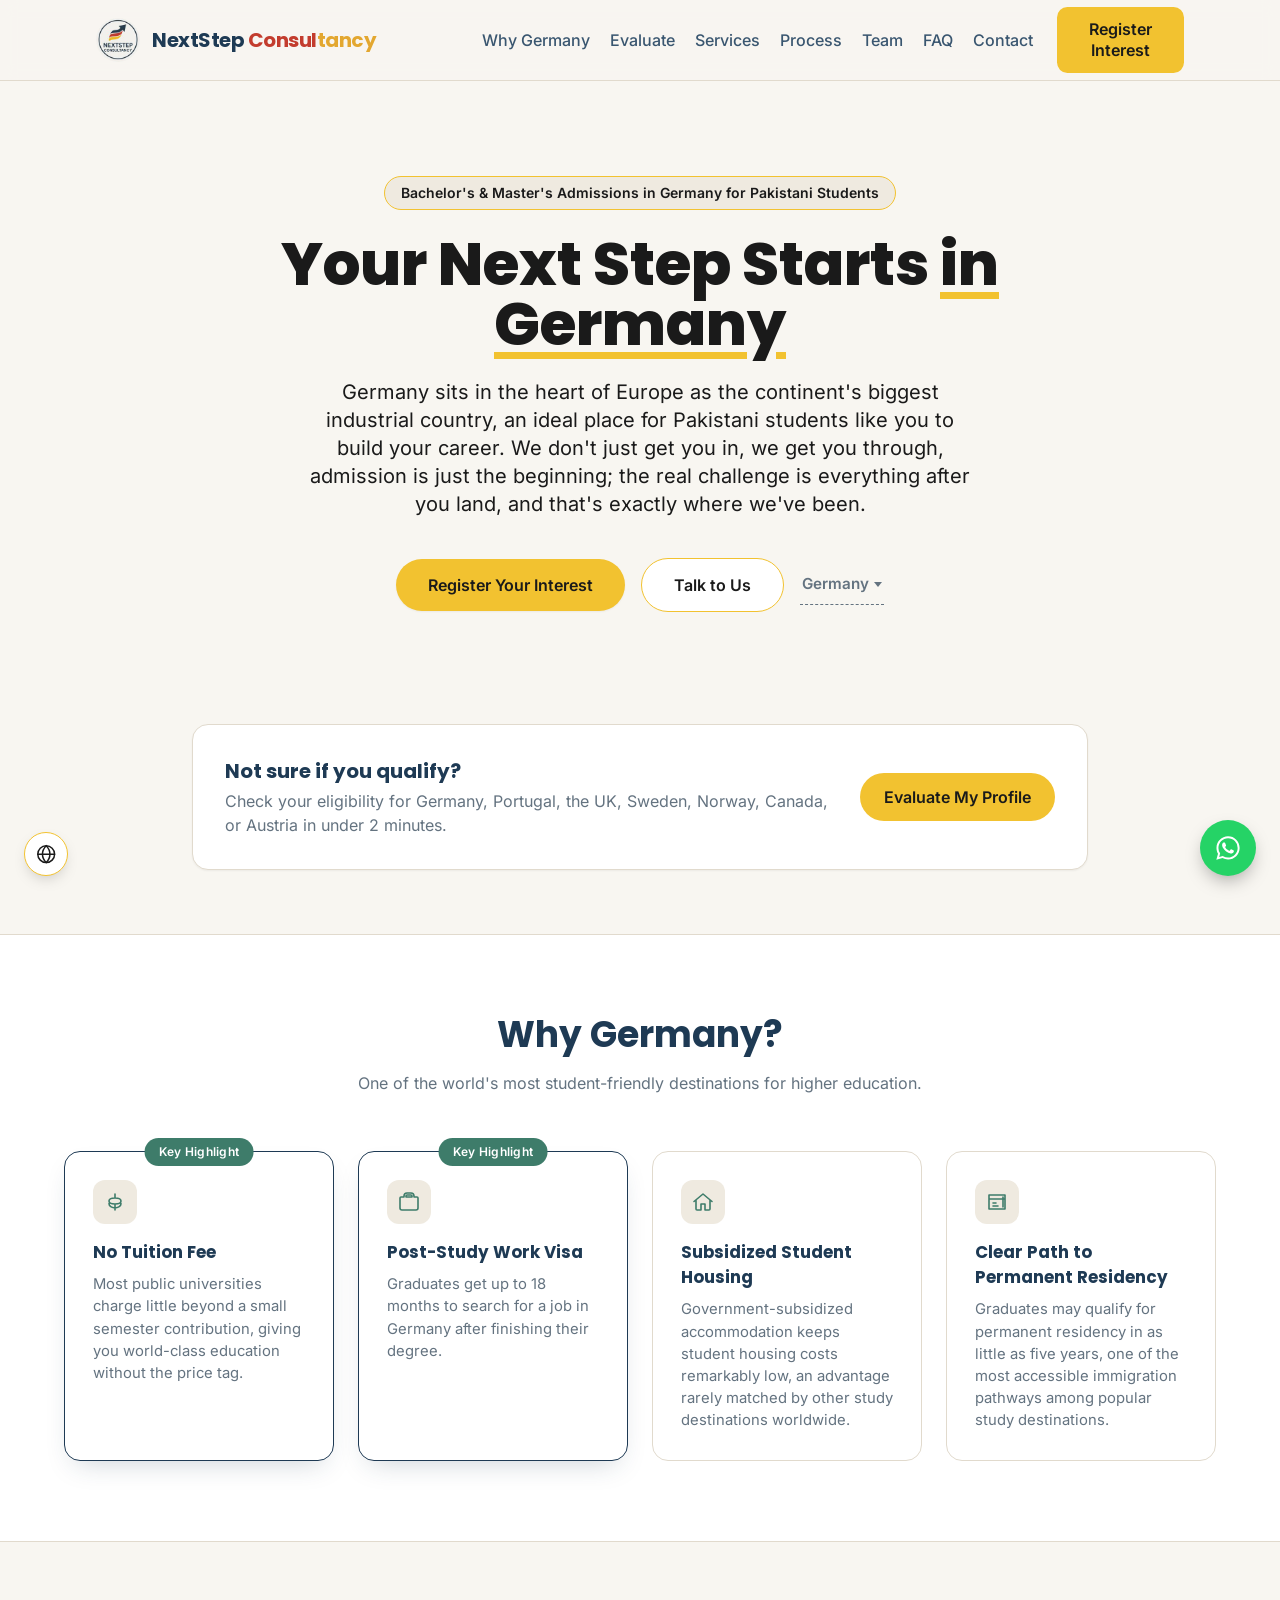
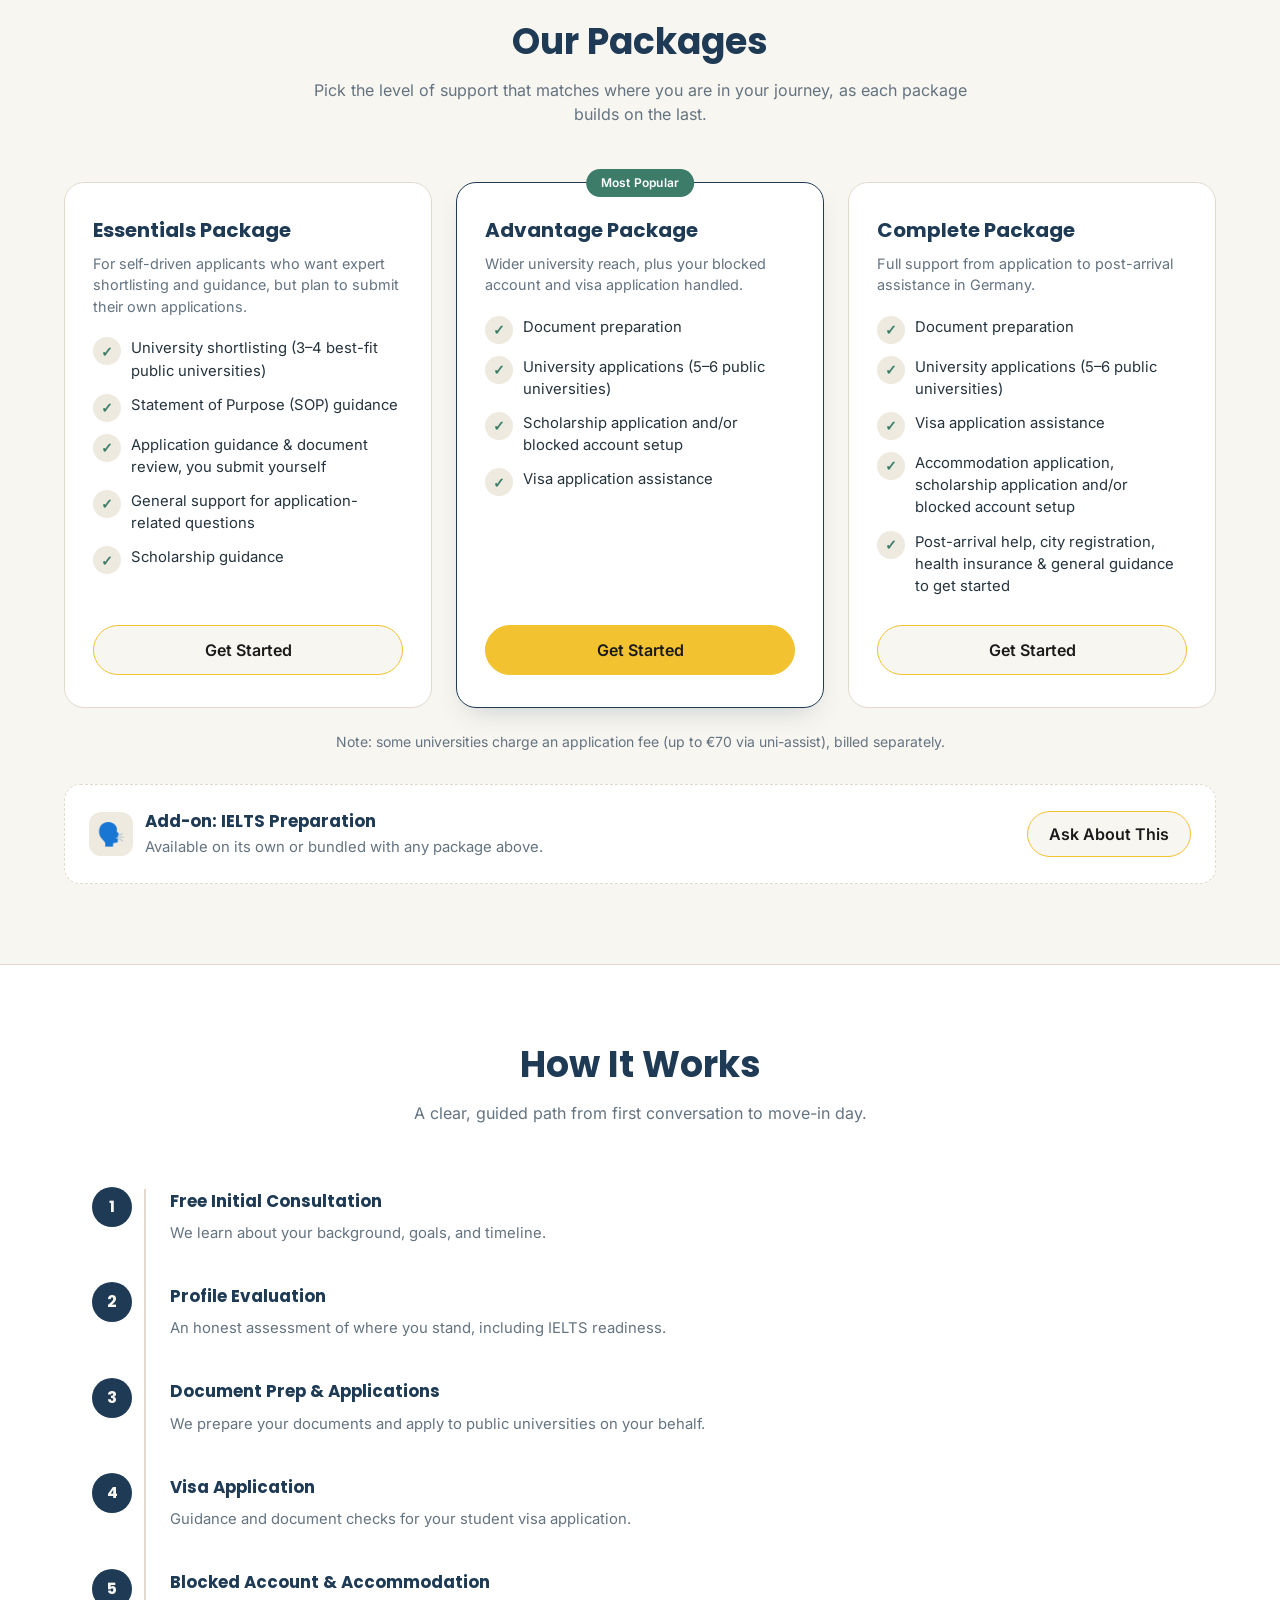
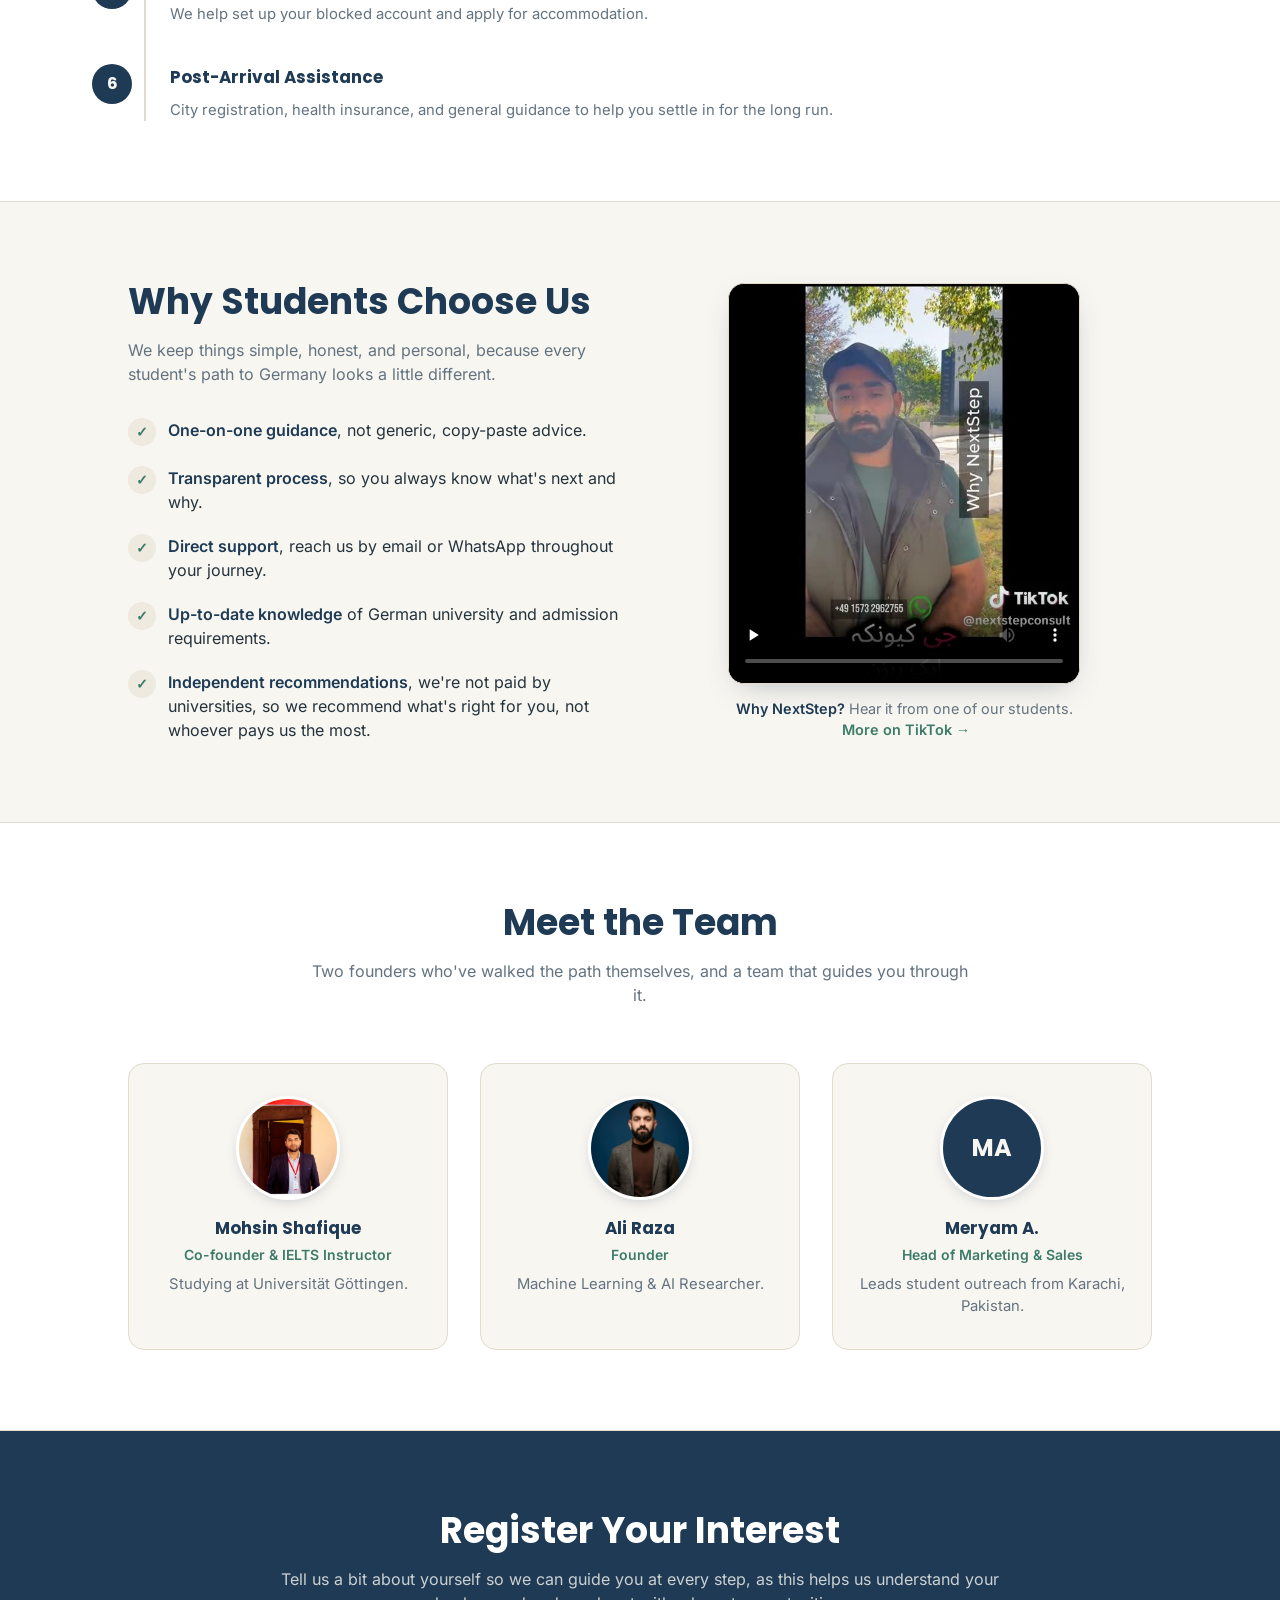
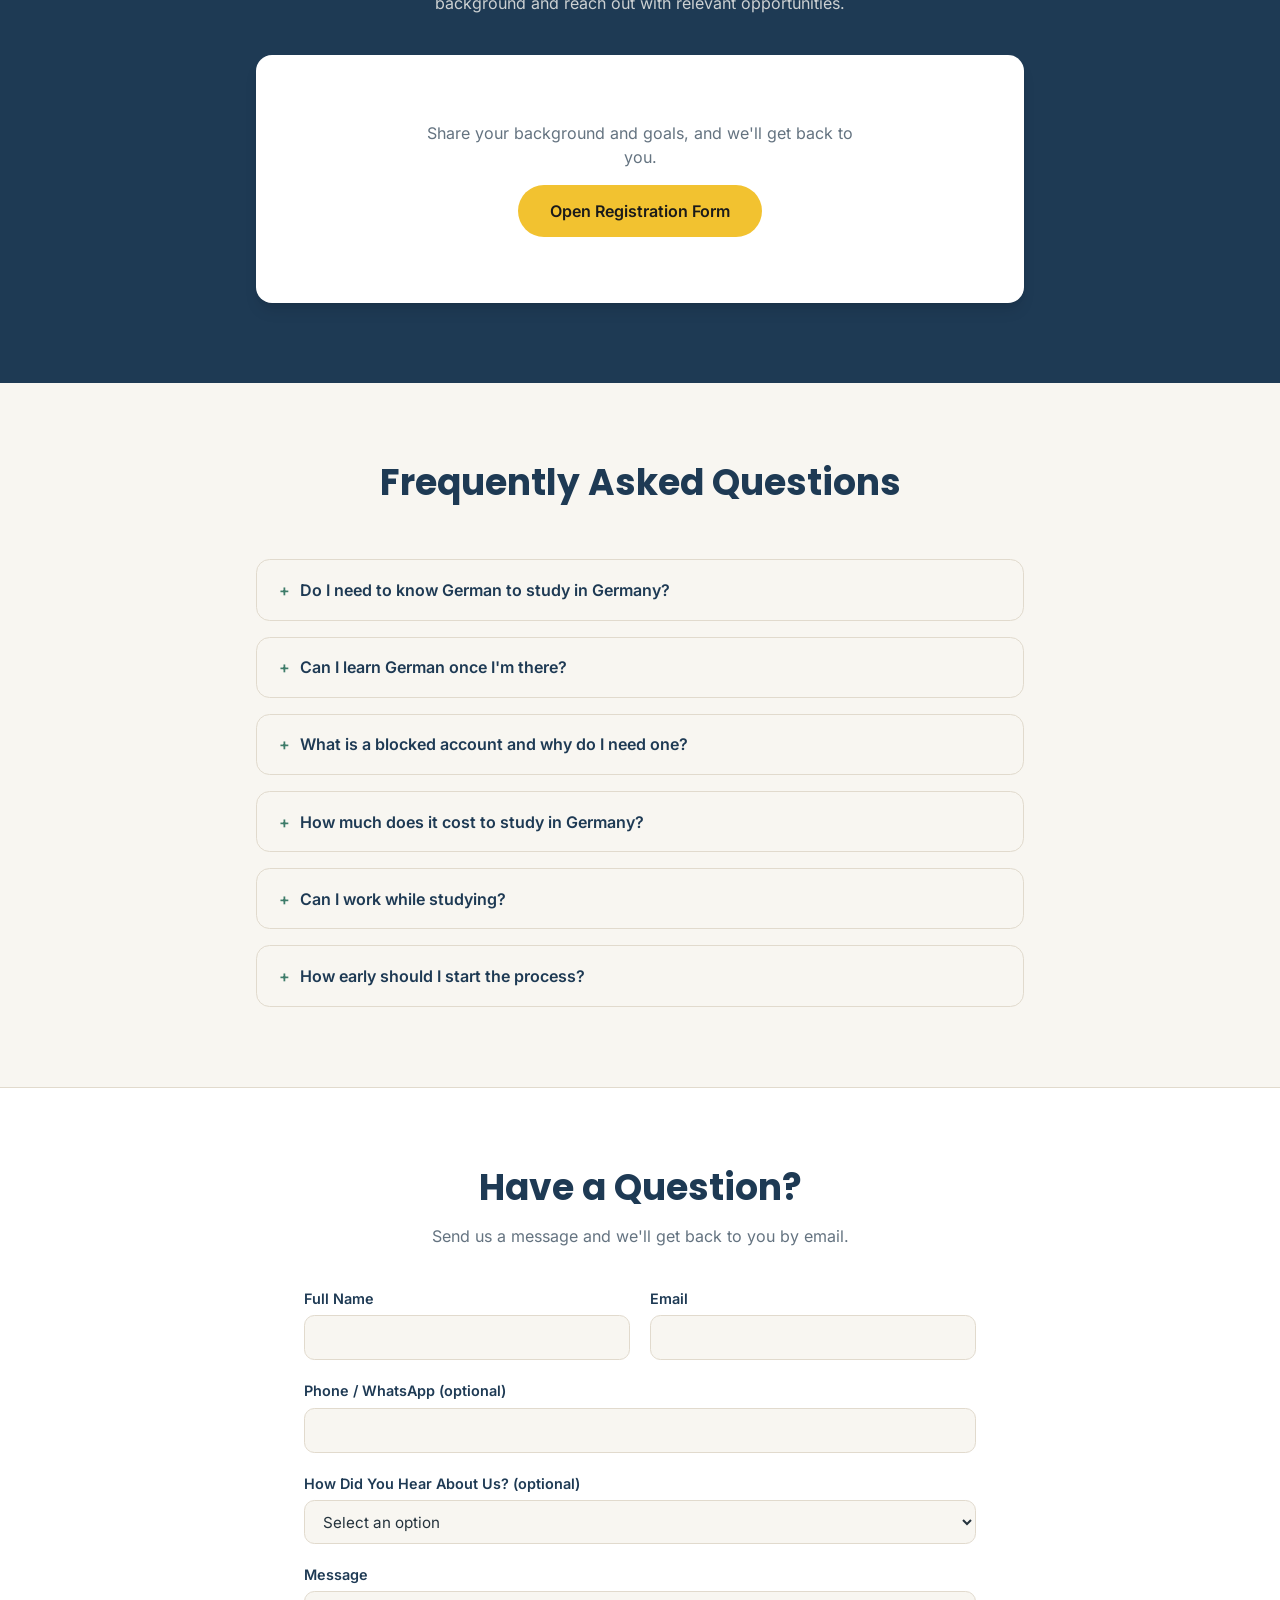
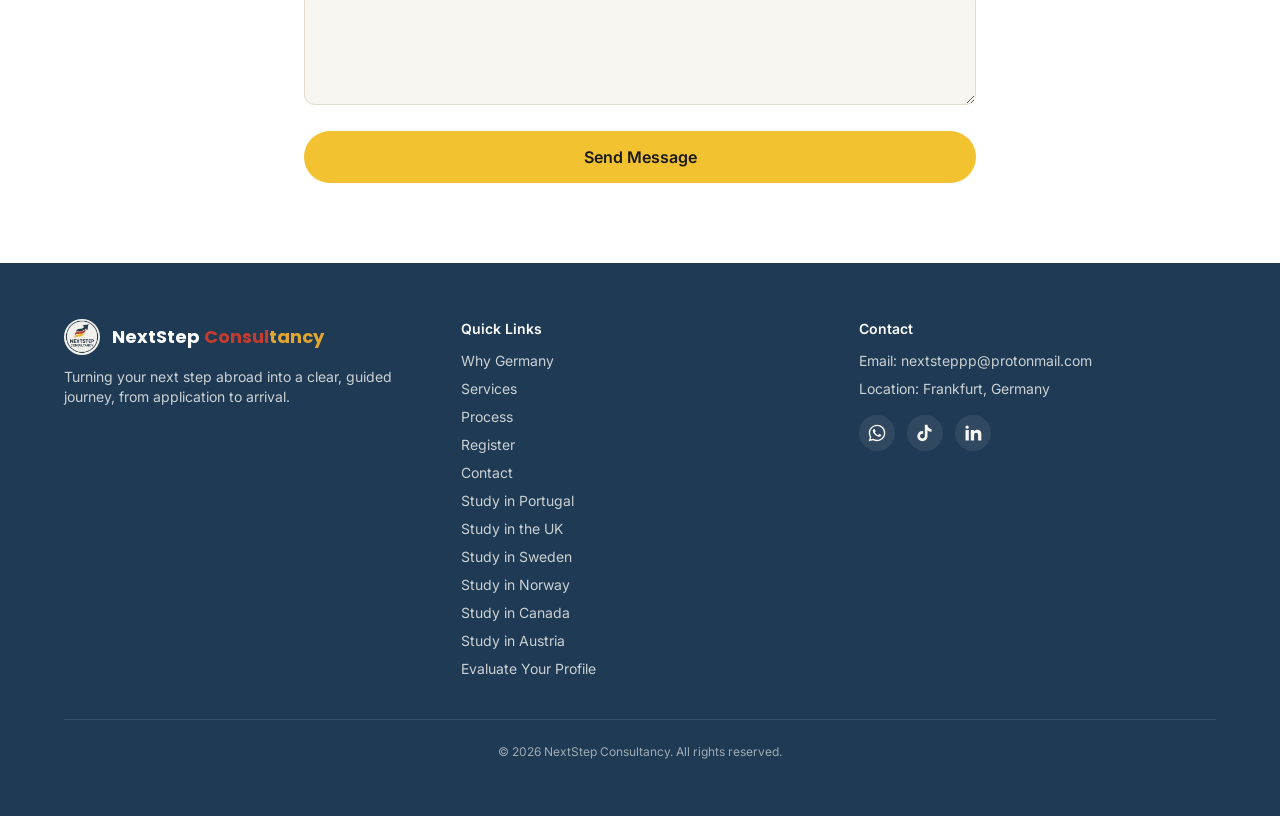
==== commit ed5e7047: "Add Sweden, Norway, Canada and Austria pages, country themes and team updates - New country pages fo" ====
--- a/index.html
+++ b/index.html
@@ -60,9 +60,9 @@
 </script>
 
 <link rel="stylesheet" href="tailwind.css?v=6">
-<link rel="stylesheet" href="style.css?v=15">
+<link rel="stylesheet" href="style.css?v=19">
 </head>
-<body class="bg-cream text-ink font-body antialiased">
+<body data-country="germany" class="bg-cream text-ink font-body antialiased">
 
 <!-- ============ HEADER ============ -->
 <header class="fixed top-0 inset-x-0 z-50 bg-cream/90 backdrop-blur border-b border-bordersoft">
@@ -111,7 +111,7 @@
 <main id="top">
 
   <!-- ============ HERO ============ -->
-  <section class="pt-36 pb-20 sm:pt-44 sm:pb-28 px-5 sm:px-8">
+  <section class="hero pt-36 pb-20 sm:pt-44 sm:pb-28 px-5 sm:px-8">
     <div class="max-w-4xl mx-auto text-center">
       <span class="inline-block bg-creamalt text-navysoft text-sm font-semibold px-4 py-1.5 rounded-full border border-bordersoft mb-6">
         Bachelor's &amp; Master's Admissions in Germany for Pakistani Students
@@ -138,6 +138,10 @@
             <a href="index.html" class="hero-country-option active">Germany</a>
             <a href="portugal.html" class="hero-country-option">Portugal</a>
             <a href="uk.html" class="hero-country-option">United Kingdom</a>
+            <a href="sweden.html" class="hero-country-option">Sweden</a>
+            <a href="norway.html" class="hero-country-option">Norway</a>
+            <a href="canada.html" class="hero-country-option">Canada</a>
+            <a href="austria.html" class="hero-country-option">Austria</a>
           </div>
         </details>
       </div>
@@ -149,7 +153,7 @@
     <div class="max-w-4xl mx-auto bg-white border border-bordersoft rounded-2xl p-6 sm:p-8 flex flex-col sm:flex-row items-center justify-between gap-5 shadow-sm">
       <div class="text-center sm:text-left">
         <h2 class="font-heading font-bold text-xl text-navy">Not sure if you qualify?</h2>
-        <p class="text-muted mt-1">Check your eligibility for Germany, Portugal, or the UK in under 2 minutes.</p>
+        <p class="text-muted mt-1">Check your eligibility for Germany, Portugal, the UK, Sweden, Norway, Canada, or Austria in under 2 minutes.</p>
       </div>
       <a href="evaluate.html" class="eval-banner-btn">
         Evaluate My Profile
@@ -330,23 +334,30 @@
     <div class="max-w-5xl mx-auto">
       <div class="text-center max-w-2xl mx-auto mb-14">
         <h2 class="font-heading font-bold text-3xl sm:text-4xl text-navy">Meet the Team</h2>
-        <p class="mt-4 text-muted">Two people who've walked the path themselves, and now guide you through it.</p>
-      </div>
-
-      <div class="grid sm:grid-cols-2 gap-8 max-w-3xl mx-auto">
+        <p class="mt-4 text-muted">Two founders who've walked the path themselves, and a team that guides you through it.</p>
+      </div>
+
+      <div class="grid sm:grid-cols-2 lg:grid-cols-3 gap-8 max-w-5xl mx-auto">
 
         <div class="founder-card">
           <img src="assets/founder_mohsin.jpeg" alt="Mohsin Shafique" width="104" height="104" loading="lazy" class="founder-avatar" onerror="this.replaceWith(Object.assign(document.createElement('div'),{className:'founder-initials',textContent:'MS'}))">
           <h3 class="card-title !mb-1">Mohsin Shafique</h3>
-          <p class="text-accent font-semibold text-sm mb-2">Sales &amp; IELTS Instructor</p>
+          <p class="text-accent font-semibold text-sm mb-2">Co-founder &amp; IELTS Instructor</p>
           <p class="card-text">Studying at Universität Göttingen.</p>
         </div>
 
         <div class="founder-card">
-          <div class="founder-initials">AR</div>
+          <img src="assets/founder_ali.jpg" alt="Ali Raza" width="104" height="104" loading="lazy" class="founder-avatar" onerror="this.replaceWith(Object.assign(document.createElement('div'),{className:'founder-initials',textContent:'AR'}))">
           <h3 class="card-title !mb-1">Ali Raza</h3>
           <p class="text-accent font-semibold text-sm mb-2">Founder</p>
           <p class="card-text">Machine Learning &amp; AI Researcher.</p>
+        </div>
+
+        <div class="founder-card">
+          <img src="assets/team_meryam.jpg" alt="Meryam A." width="104" height="104" loading="lazy" class="founder-avatar" onerror="this.replaceWith(Object.assign(document.createElement('div'),{className:'founder-initials',textContent:'MA'}))">
+          <h3 class="card-title !mb-1">Meryam A.</h3>
+          <p class="text-accent font-semibold text-sm mb-2">Head of Marketing &amp; Sales</p>
+          <p class="card-text">Leads student outreach from Karachi, Pakistan.</p>
         </div>
 
       </div>
@@ -478,6 +489,10 @@
         <li><a href="#contact" class="hover:text-white">Contact</a></li>
         <li><a href="portugal.html" class="hover:text-white">Study in Portugal</a></li>
         <li><a href="uk.html" class="hover:text-white">Study in the UK</a></li>
+        <li><a href="sweden.html" class="hover:text-white">Study in Sweden</a></li>
+        <li><a href="norway.html" class="hover:text-white">Study in Norway</a></li>
+        <li><a href="canada.html" class="hover:text-white">Study in Canada</a></li>
+        <li><a href="austria.html" class="hover:text-white">Study in Austria</a></li>
         <li><a href="evaluate.html" class="hover:text-white">Evaluate Your Profile</a></li>
       </ul>
     </div>
@@ -499,7 +514,7 @@
             <path d="M16.6 5.82c-1.02-.94-1.6-2.27-1.6-3.7h-3.2v13.6c0 1.6-1.3 2.9-2.9 2.9s-2.9-1.3-2.9-2.9 1.3-2.9 2.9-2.9c.3 0 .58.05.85.13V9.7a6.14 6.14 0 0 0-.85-.06 6.13 6.13 0 0 0 0 12.26 6.13 6.13 0 0 0 6.13-6.13V9.01a8.3 8.3 0 0 0 4.87 1.56V7.4a4.85 4.85 0 0 1-3.3-1.58Z"/>
           </svg>
         </a>
-        <a href="https://www.linkedin.com/in/mohsin-shafique-139a16190/" target="_blank" rel="noopener noreferrer" aria-label="Connect on LinkedIn" class="footer-social-icon">
+        <a href="https://www.linkedin.com/in/imrazaa/" target="_blank" rel="noopener noreferrer" aria-label="Connect on LinkedIn" class="footer-social-icon">
           <svg xmlns="http://www.w3.org/2000/svg" viewBox="0 0 24 24" fill="currentColor" class="h-5 w-5">
             <path d="M6.94 5a2 2 0 1 1-4-.02 2 2 0 0 1 4 .02ZM7 8.48H3V21h4V8.48Zm6.32 0H9.35V21h3.97v-6.57c0-3.66 4.77-3.96 4.77 0V21H22v-7.93c0-6.17-7.06-5.95-8.68-2.91V8.48Z"/>
           </svg>
@@ -529,6 +544,10 @@
     <a href="index.html" class="hero-country-option active">Germany</a>
     <a href="portugal.html" class="hero-country-option">Portugal</a>
     <a href="uk.html" class="hero-country-option">United Kingdom</a>
+    <a href="sweden.html" class="hero-country-option">Sweden</a>
+    <a href="norway.html" class="hero-country-option">Norway</a>
+    <a href="canada.html" class="hero-country-option">Canada</a>
+    <a href="austria.html" class="hero-country-option">Austria</a>
   </div>
 </details>
 
--- a/style.css
+++ b/style.css
@@ -673,3 +673,108 @@
   transition: background 0.15s ease;
 }
 .form-facade-btn:hover { background: #1E3A54; }
+
+/* ============ COUNTRY THEMES ============
+   A page opts in with <body data-country="...">; only buttons and hero text take the flag colours,
+   backgrounds stay on the shared cream/white palette. The defaults below suit flags whose main
+   colour can carry white text; a country overrides only what differs (e.g. Germany's gold needs dark text). */
+[data-country] {
+  --country-on-primary: #fff;
+  --country-on-primary-dark: #fff;
+  --country-outline: var(--country-primary);
+  --country-highlight: var(--country-primary);
+  --country-highlight-underline: transparent;
+}
+[data-country="germany"] {
+  --country-primary: #F2C230;
+  --country-on-primary: #1A1A1A;
+  --country-primary-dark: #1A1A1A;
+  --country-on-primary-dark: #F2C230;
+  --country-outline: #1A1A1A;
+  --country-highlight: #1A1A1A;
+  --country-highlight-underline: #F2C230;
+  --country-ink: #1A1A1A;
+}
+[data-country="portugal"] {
+  --country-primary: #2E7D4F;
+  --country-primary-dark: #1F5E3A;
+  --country-ink: #1F2328;
+}
+[data-country="uk"] {
+  --country-primary: #2B4C8C;
+  --country-primary-dark: #1E3766;
+  --country-ink: #1A2340;
+}
+[data-country="sweden"] {
+  --country-primary: #2A7AB8;
+  --country-primary-dark: #1F5F91;
+  --country-ink: #1A2B3C;
+}
+[data-country="norway"] {
+  --country-primary: #1F3A6B;
+  --country-primary-dark: #C8384A;
+  --country-highlight: #C8384A;
+  --country-ink: #13294B;
+}
+[data-country="canada"] {
+  --country-primary: #D9363E;
+  --country-primary-dark: #B52B32;
+  --country-ink: #1F2328;
+}
+[data-country="austria"] {
+  --country-primary: #D33F4A;
+  --country-primary-dark: #B0333D;
+  --country-ink: #1F2328;
+}
+
+/* Hero text */
+[data-country] .hero h1 { color: var(--country-ink); }
+[data-country] .hero h1 .text-accent {
+  color: var(--country-highlight);
+  text-decoration: underline;
+  text-decoration-color: var(--country-highlight-underline);
+  text-decoration-thickness: 0.12em;
+  text-underline-offset: 0.12em;
+}
+[data-country] .hero h1 + p,
+[data-country] .hero > div > span:first-child { color: var(--country-ink); }
+[data-country] .hero > div > span:first-child { border-color: var(--country-primary); }
+
+/* Solid buttons */
+[data-country] .bg-accent,
+[data-country] .nav-register-btn,
+[data-country] .mobile-register-btn,
+[data-country] .eval-banner-btn,
+[data-country] .pkg-cta-featured,
+[data-country] .form-facade-btn {
+  background: var(--country-primary);
+  border-color: var(--country-primary);
+  color: var(--country-on-primary);
+}
+[data-country] .bg-accent:hover,
+[data-country] .nav-register-btn:hover,
+[data-country] .mobile-register-btn:hover,
+[data-country] .eval-banner-btn:hover,
+[data-country] .pkg-cta-featured:hover,
+[data-country] .form-facade-btn:hover,
+[data-country] .pkg-cta:not(.pkg-cta-featured):hover {
+  background: var(--country-primary-dark);
+  border-color: var(--country-primary-dark);
+  color: var(--country-on-primary-dark);
+}
+
+/* Outline buttons and country switchers */
+[data-country] .pkg-cta:not(.pkg-cta-featured),
+[data-country] .hero a.bg-white,
+[data-country] .country-float-trigger {
+  color: var(--country-outline);
+  border-color: var(--country-primary);
+}
+[data-country] .hero-country-summary:hover {
+  color: var(--country-outline);
+  border-color: var(--country-primary);
+}
+[data-country] .hero-country-option.active {
+  background: var(--country-primary);
+  color: var(--country-on-primary);
+}
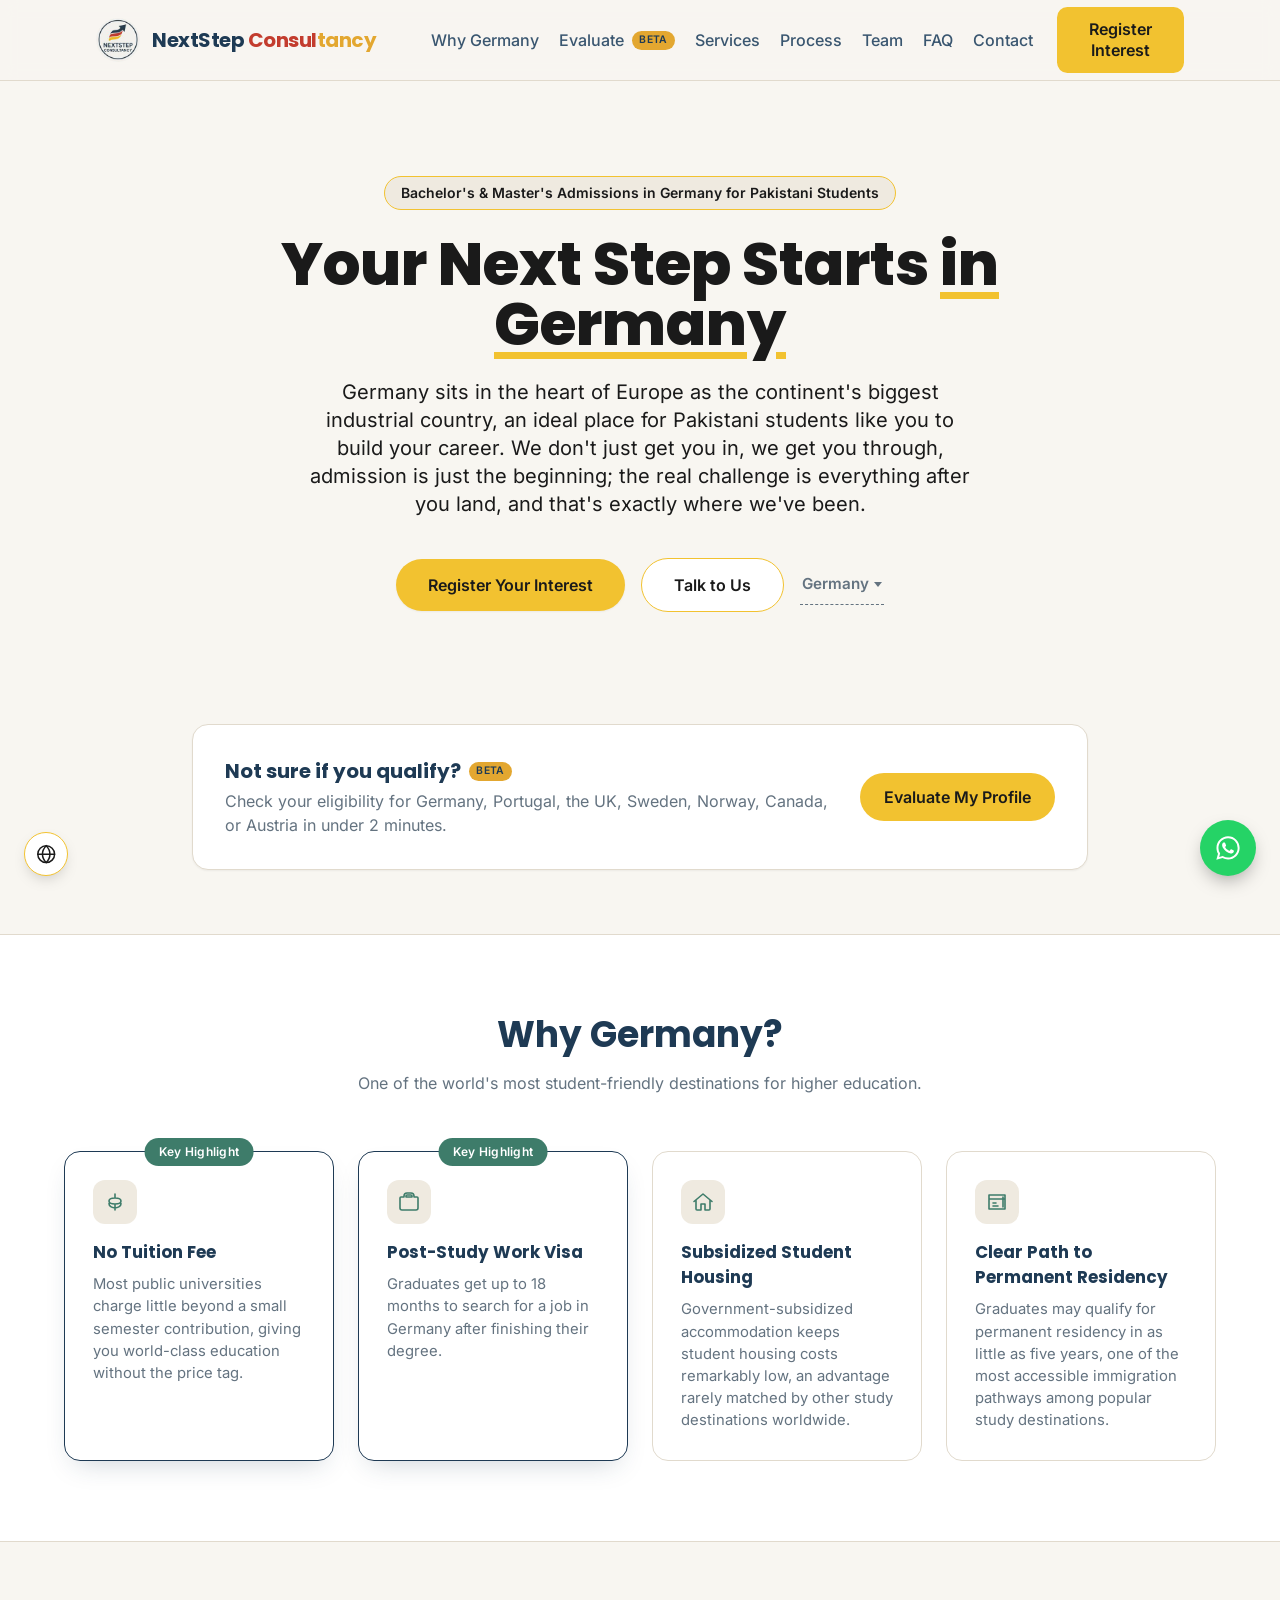
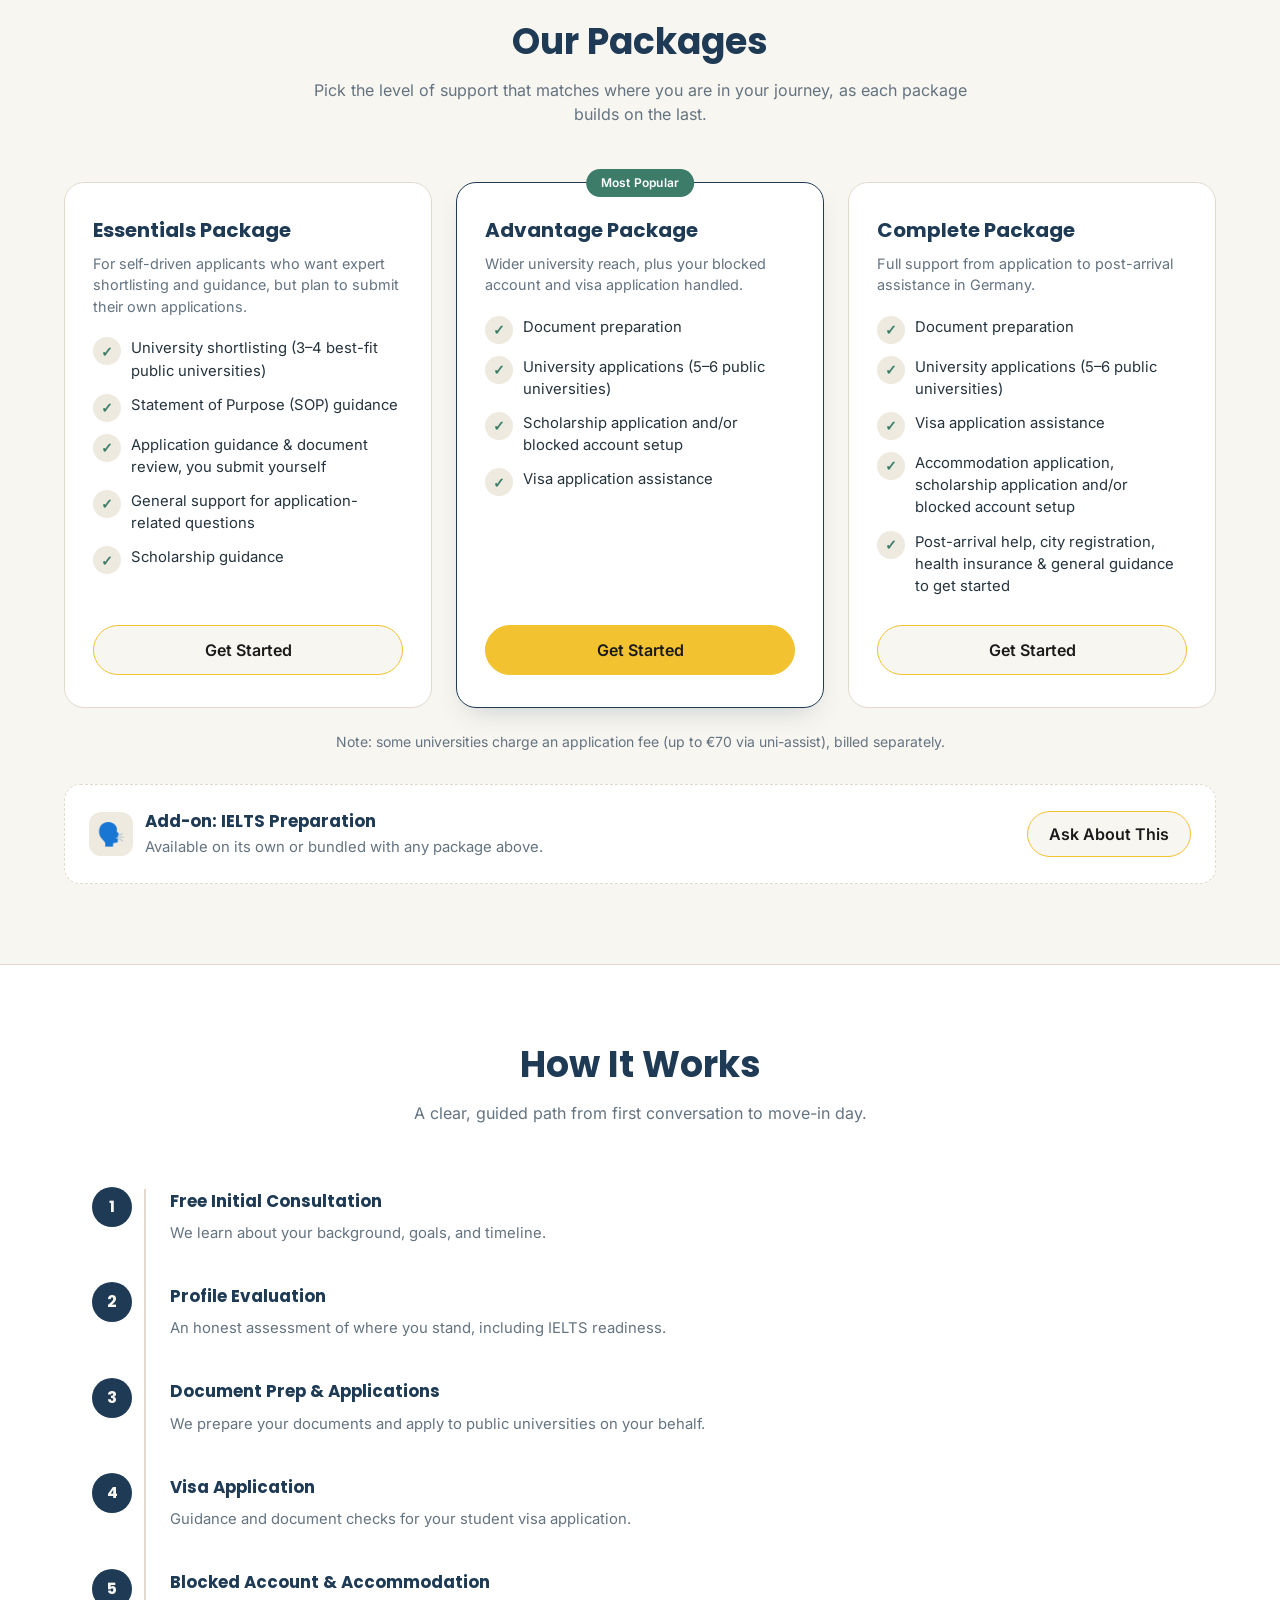
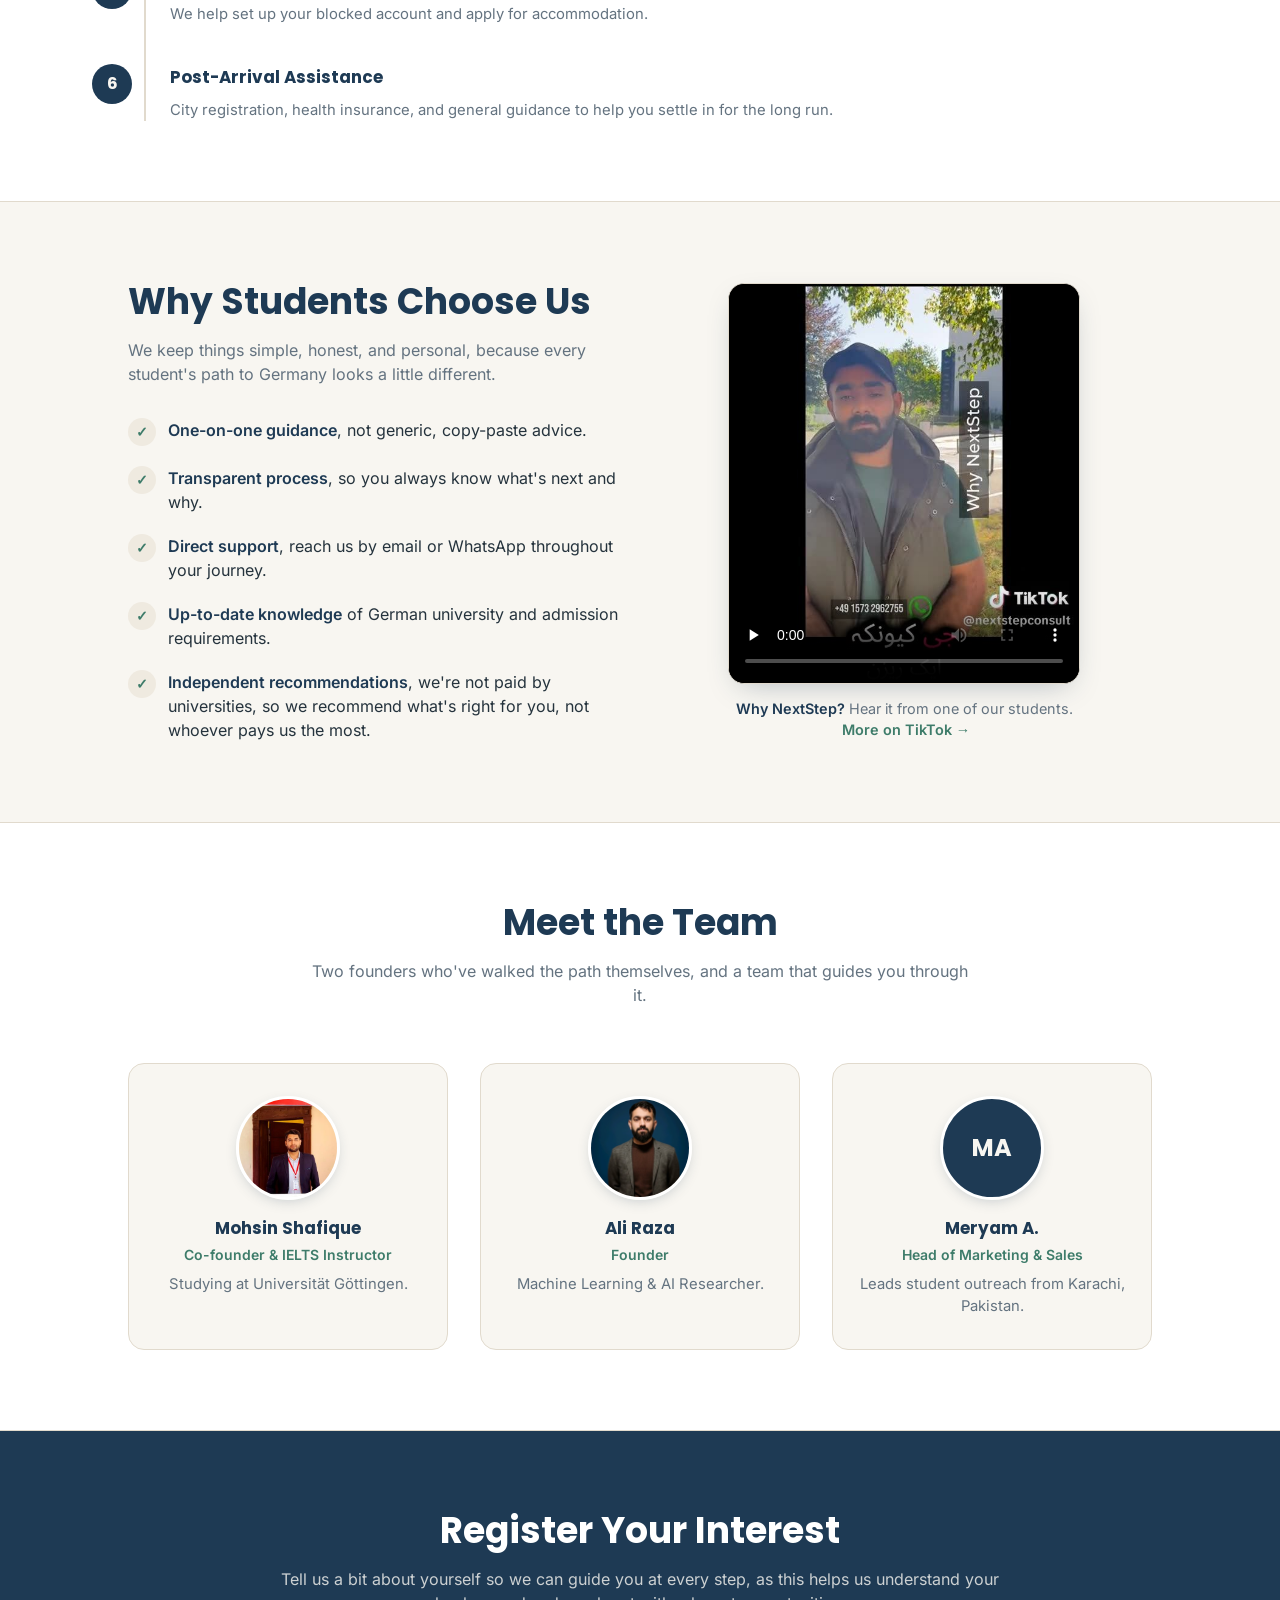
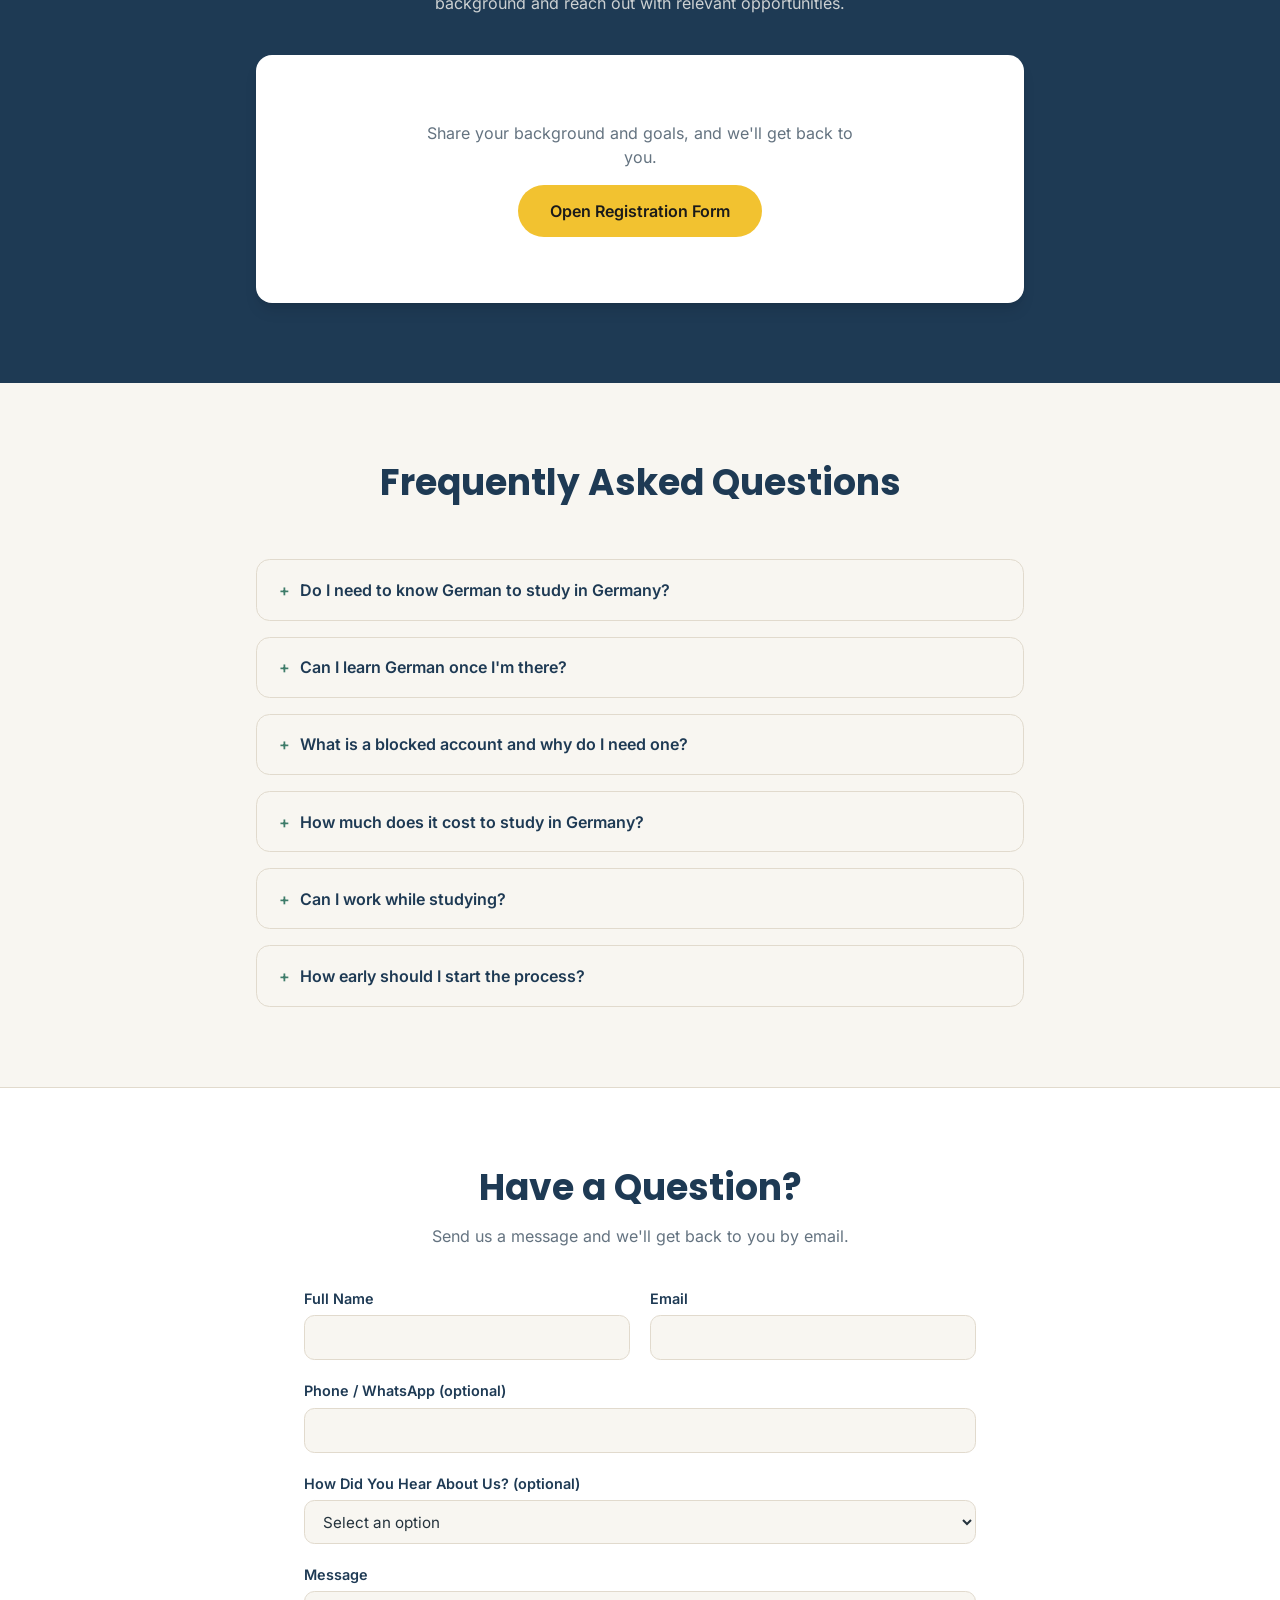
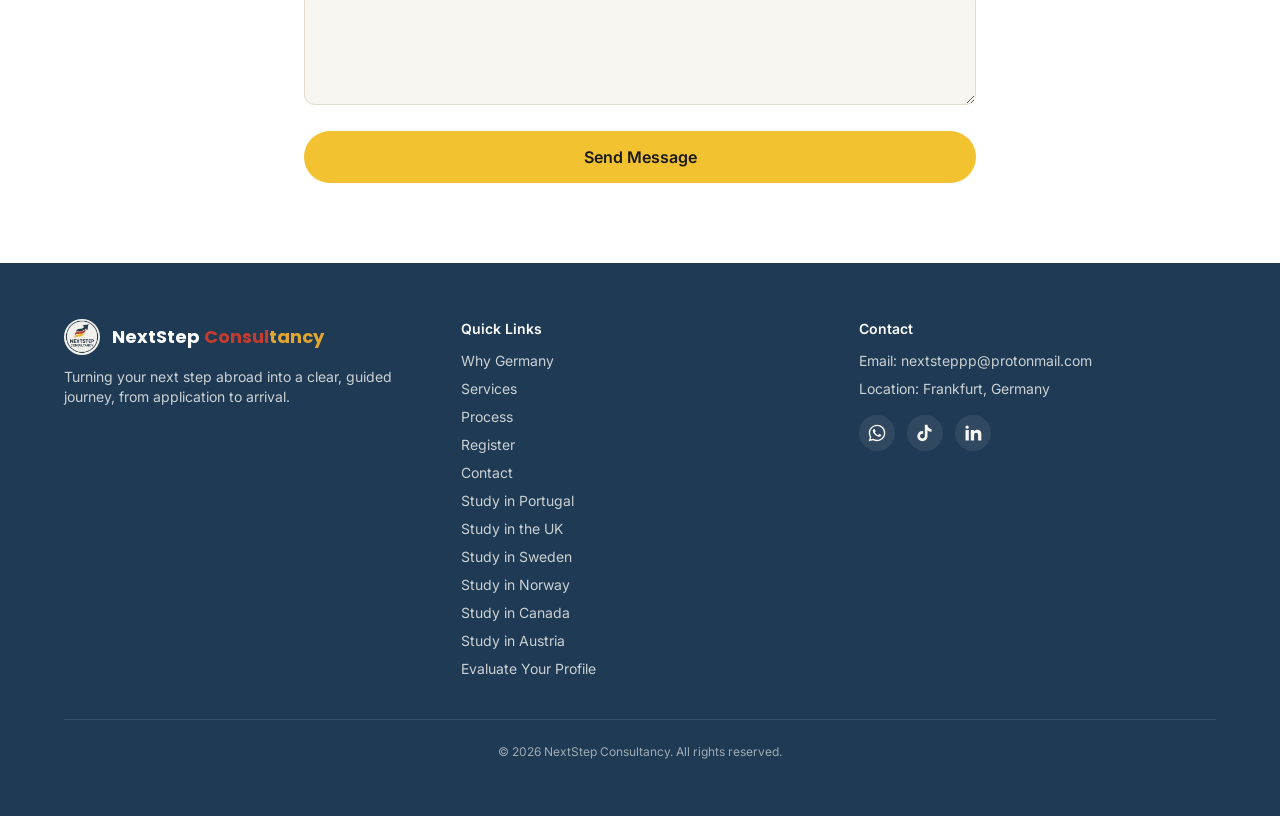
==== commit 74241c96: "Mark profile evaluator as Beta with full version coming soon - Beta pill and "more detailed evaluati" ====
--- a/index.html
+++ b/index.html
@@ -60,7 +60,7 @@
 </script>
 
 <link rel="stylesheet" href="tailwind.css?v=6">
-<link rel="stylesheet" href="style.css?v=19">
+<link rel="stylesheet" href="style.css?v=20">
 </head>
 <body data-country="germany" class="bg-cream text-ink font-body antialiased">
 
@@ -75,7 +75,7 @@
     <div class="hidden lg:flex items-center gap-6">
       <nav class="flex items-center gap-5 font-medium text-navysoft">
         <a href="#why-germany" class="hover:text-accent transition-colors">Why Germany</a>
-        <a href="evaluate.html" class="hover:text-accent transition-colors">Evaluate</a>
+        <a href="evaluate.html" class="hover:text-accent transition-colors">Evaluate <span class="beta-tag">Beta</span></a>
         <a href="#services" class="hover:text-accent transition-colors">Services</a>
         <a href="#process" class="hover:text-accent transition-colors">Process</a>
         <a href="#founders" class="hover:text-accent transition-colors">Team</a>
@@ -97,7 +97,7 @@
   <div id="mobile-menu" class="lg:hidden hidden bg-cream border-t border-bordersoft">
     <nav class="flex flex-col px-5 py-4 gap-4 font-medium text-navysoft">
       <a href="#why-germany" class="mobile-link">Why Germany</a>
-      <a href="evaluate.html" class="mobile-link">Evaluate</a>
+      <a href="evaluate.html" class="mobile-link">Evaluate <span class="beta-tag">Beta</span></a>
       <a href="#services" class="mobile-link">Services</a>
       <a href="#process" class="mobile-link">Process</a>
       <a href="#founders" class="mobile-link">Team</a>
@@ -152,7 +152,7 @@
   <section class="pb-16 px-5 sm:px-8">
     <div class="max-w-4xl mx-auto bg-white border border-bordersoft rounded-2xl p-6 sm:p-8 flex flex-col sm:flex-row items-center justify-between gap-5 shadow-sm">
       <div class="text-center sm:text-left">
-        <h2 class="font-heading font-bold text-xl text-navy">Not sure if you qualify?</h2>
+        <h2 class="font-heading font-bold text-xl text-navy">Not sure if you qualify? <span class="beta-tag">Beta</span></h2>
         <p class="text-muted mt-1">Check your eligibility for Germany, Portugal, the UK, Sweden, Norway, Canada, or Austria in under 2 minutes.</p>
       </div>
       <a href="evaluate.html" class="eval-banner-btn">
--- a/style.css
+++ b/style.css
@@ -673,6 +673,41 @@
   transition: background 0.15s ease;
 }
 .form-facade-btn:hover { background: #1E3A54; }
+
+/* Marks the profile evaluator as an early version; brand gold so it reads the same on every country page */
+.beta-tag {
+  display: inline-block;
+  vertical-align: middle;
+  background: #E3A730;
+  color: #1E3A54;
+  font-family: 'Inter', sans-serif;
+  font-size: 0.65rem;
+  font-weight: 700;
+  letter-spacing: 0.04em;
+  text-transform: uppercase;
+  line-height: 1;
+  padding: 0.25rem 0.45rem;
+  border-radius: 9999px;
+  margin-left: 0.25rem;
+  position: relative;
+  top: -0.1em;
+}
+
+.eval-note-link {
+  text-decoration: underline;
+  text-underline-offset: 0.15em;
+}
+
+.eval-note-link:hover {
+  color: #3E7C6A;
+}
+
+.beta-tag-lg {
+  font-size: 0.8rem;
+  padding: 0.35rem 0.7rem;
+  margin-left: 0.5rem;
+  top: -0.4em;
+}
 
 /* ============ COUNTRY THEMES ============
    A page opts in with <body data-country="...">; only buttons and hero text take the flag colours,
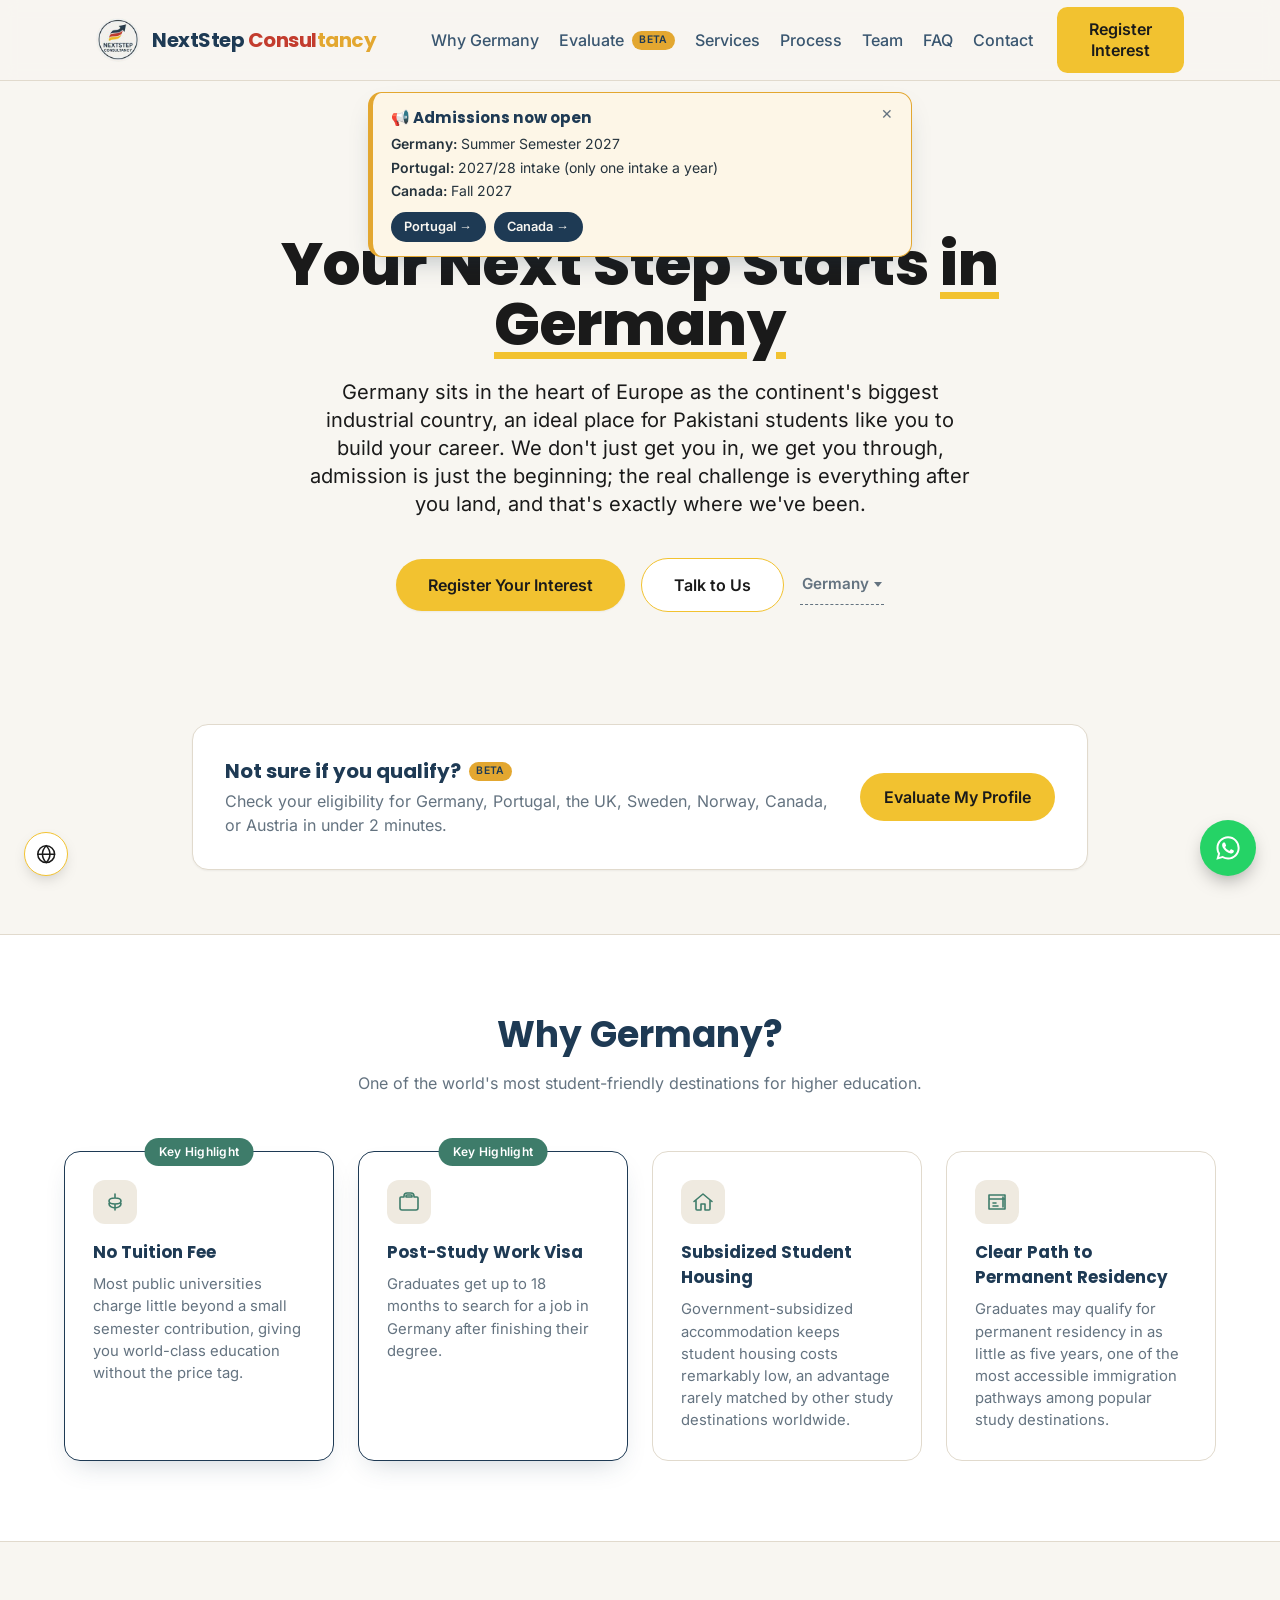
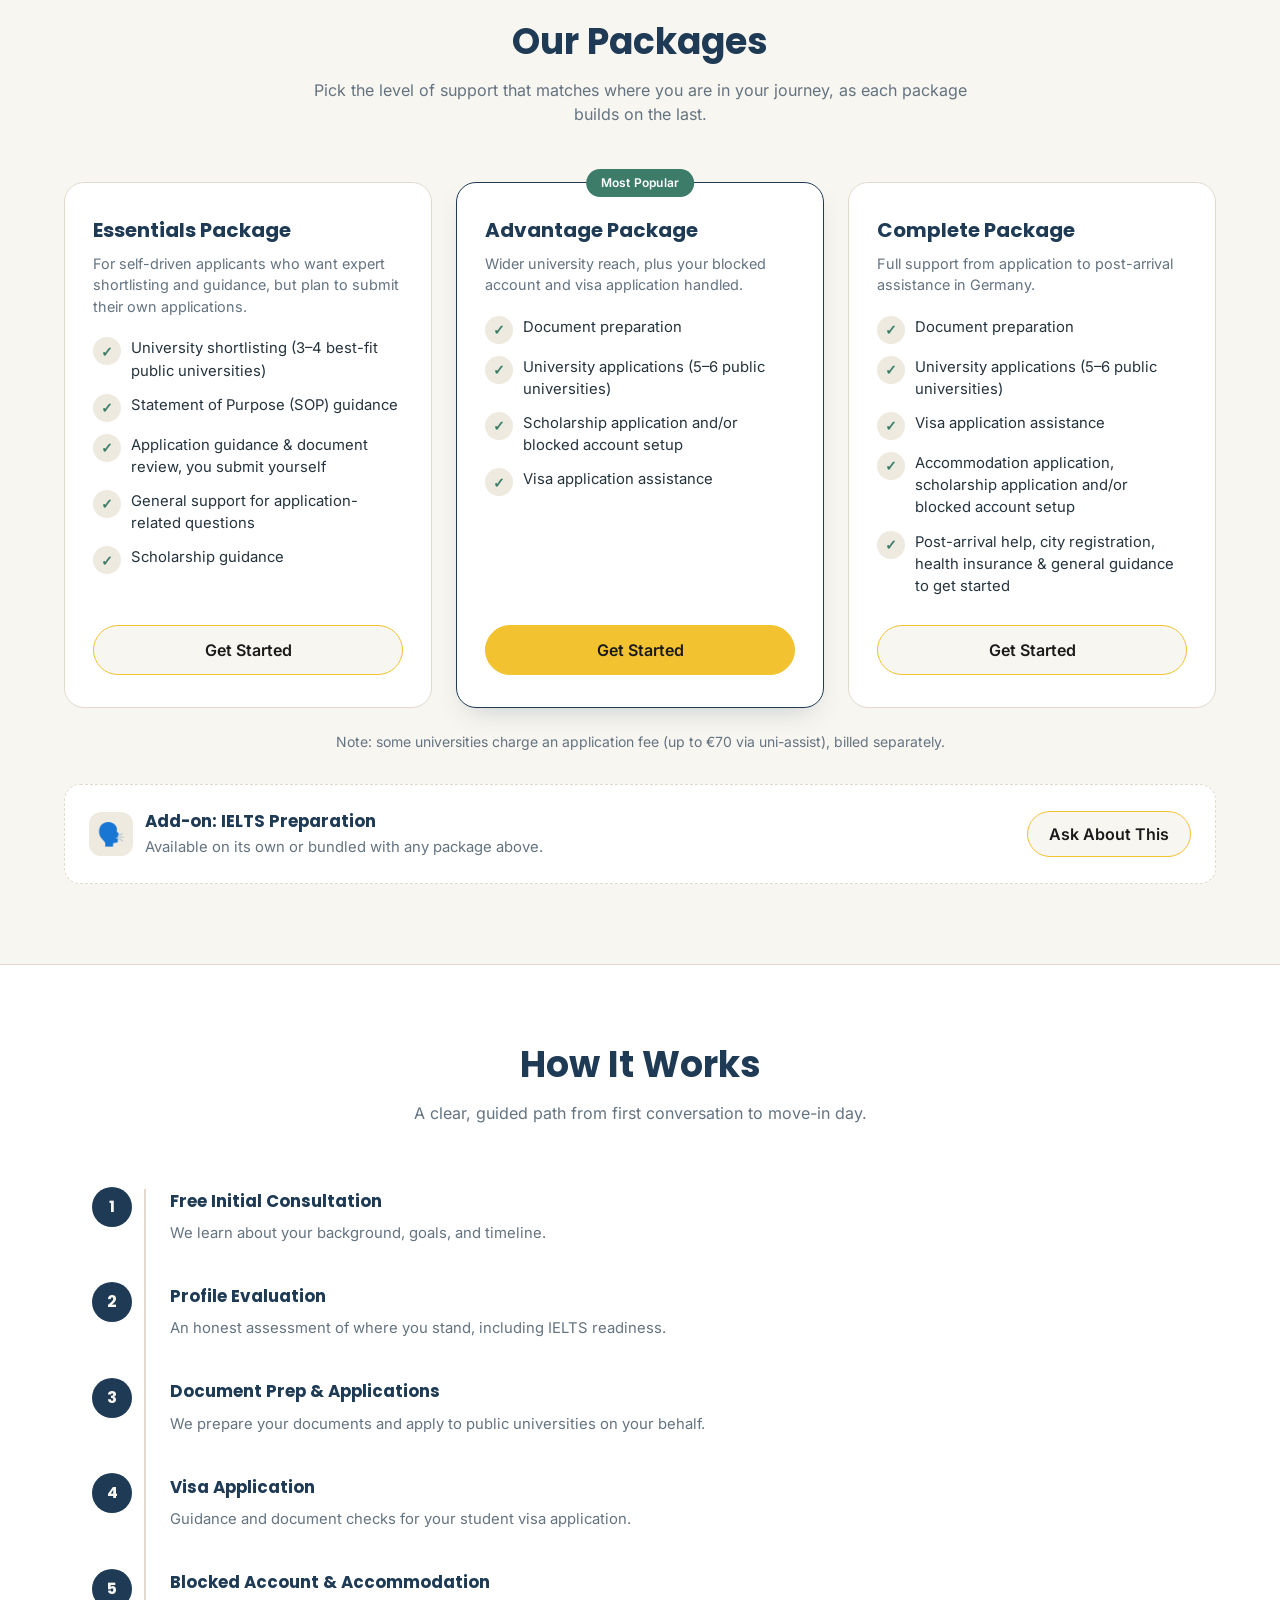
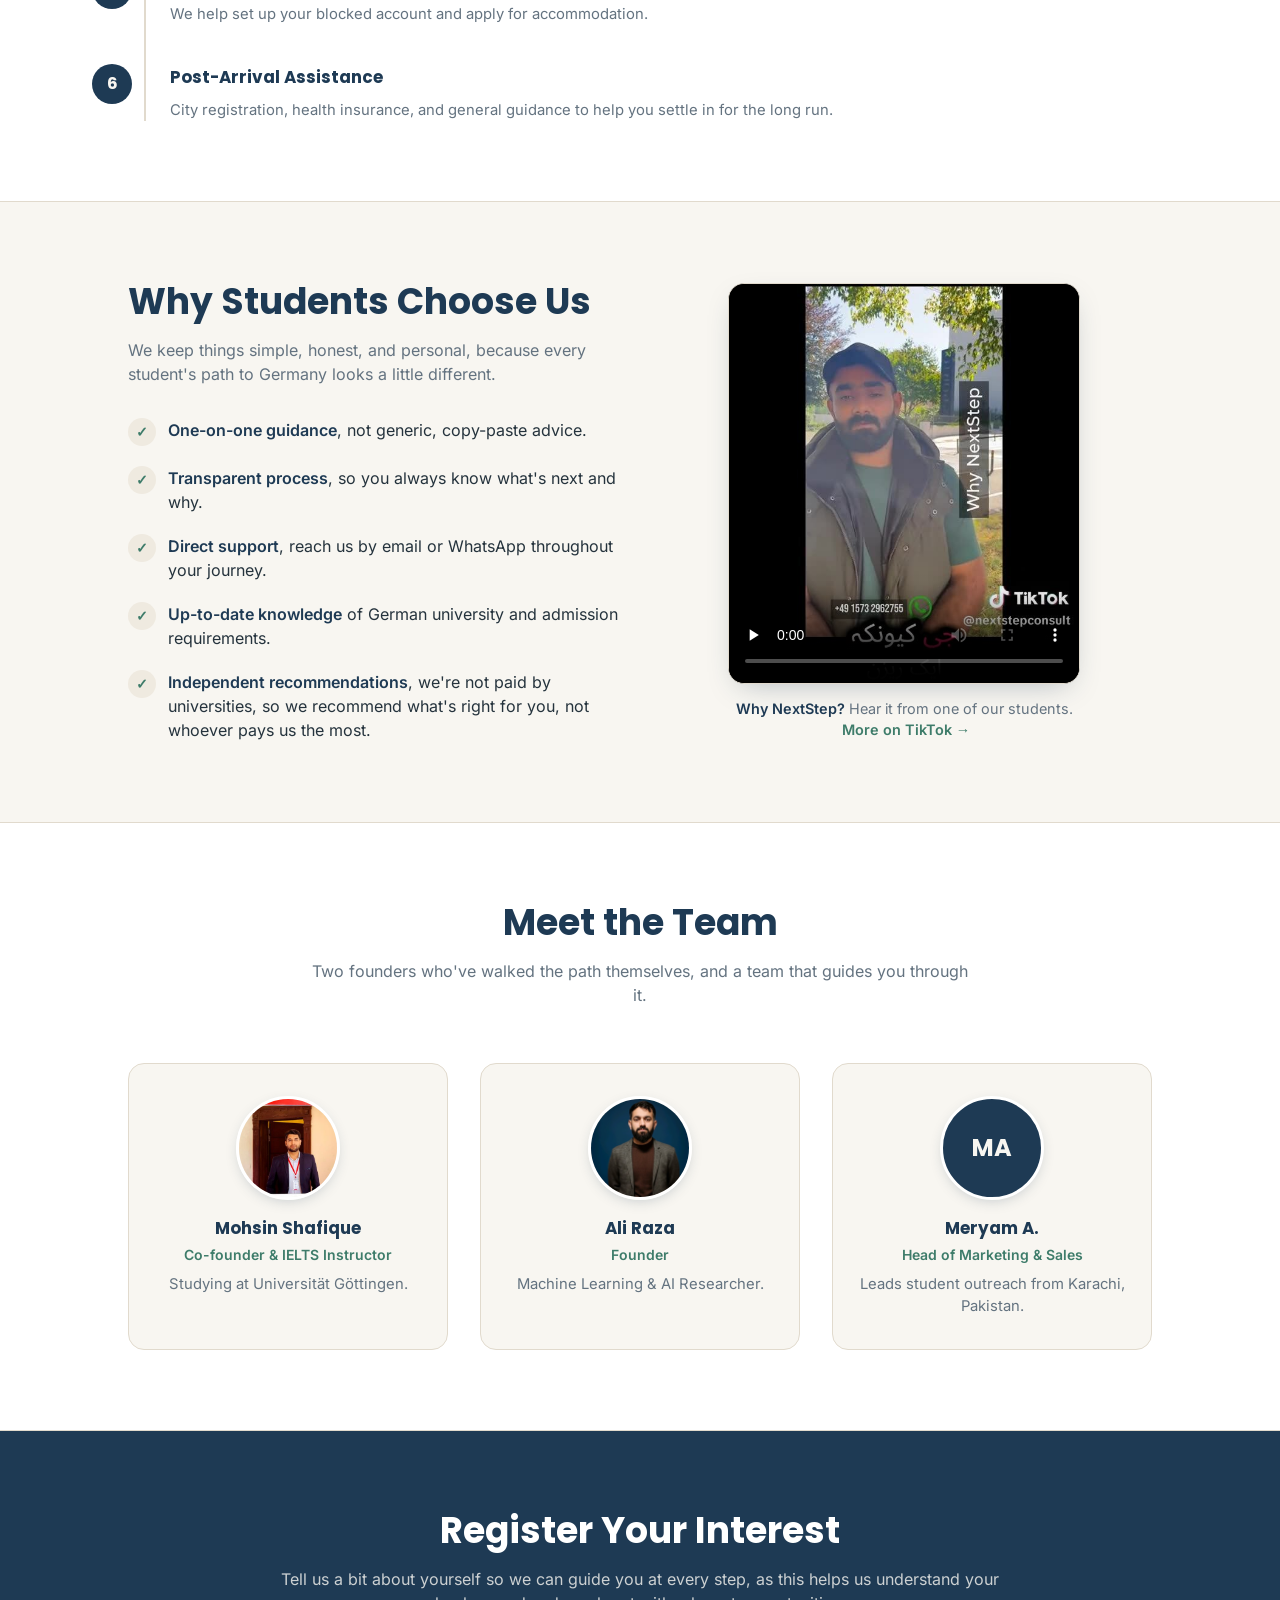
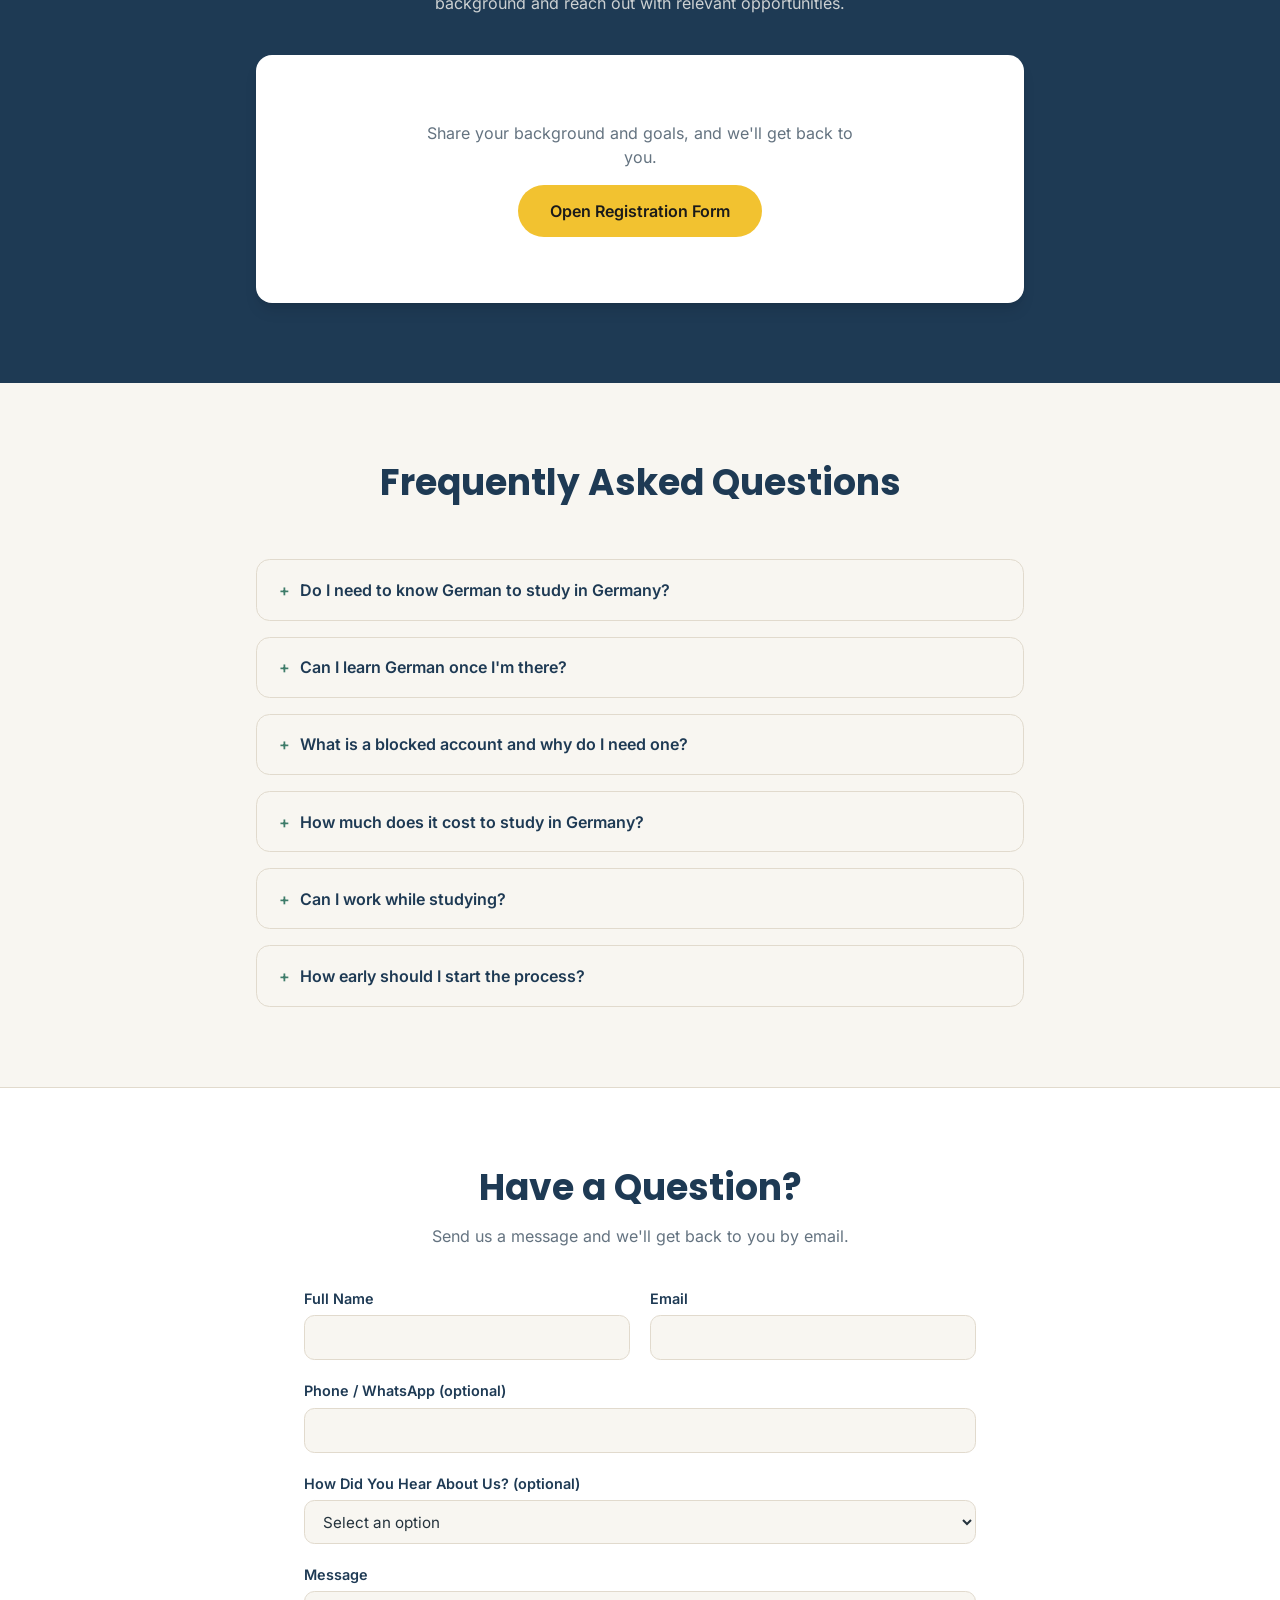
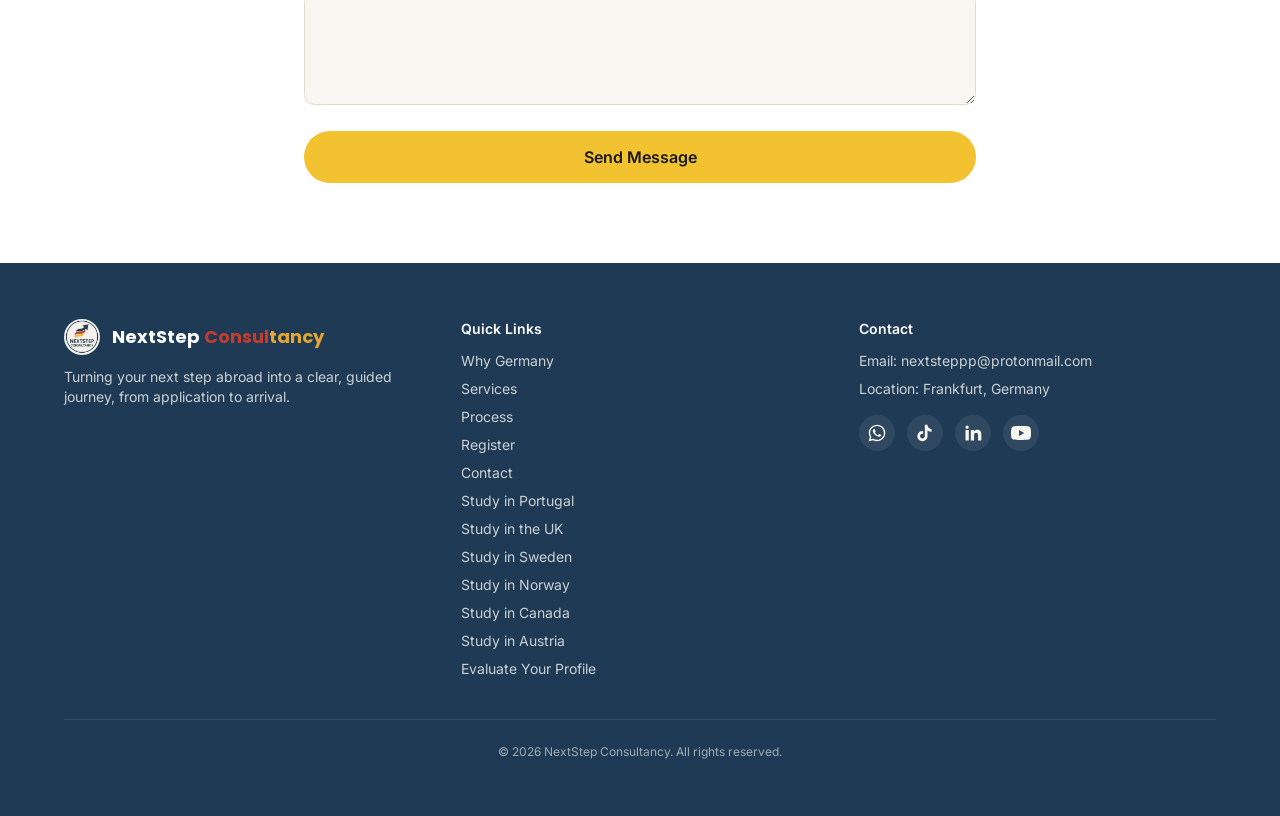
==== commit f49b3832: "notice" ====
--- a/index.html
+++ b/index.html
@@ -39,7 +39,8 @@
   },
   "sameAs": [
     "https://www.tiktok.com/@nextstepconsult",
-    "https://www.linkedin.com/in/mohsin-shafique-139a16190/"
+    "https://www.linkedin.com/in/mohsin-shafique-139a16190/",
+    "https://www.youtube.com/@imrazaaa"
   ]
 }
 </script>
@@ -60,7 +61,7 @@
 </script>
 
 <link rel="stylesheet" href="tailwind.css?v=6">
-<link rel="stylesheet" href="style.css?v=20">
+<link rel="stylesheet" href="style.css?v=21">
 </head>
 <body data-country="germany" class="bg-cream text-ink font-body antialiased">
 
@@ -519,6 +520,11 @@
             <path d="M6.94 5a2 2 0 1 1-4-.02 2 2 0 0 1 4 .02ZM7 8.48H3V21h4V8.48Zm6.32 0H9.35V21h3.97v-6.57c0-3.66 4.77-3.96 4.77 0V21H22v-7.93c0-6.17-7.06-5.95-8.68-2.91V8.48Z"/>
           </svg>
         </a>
+        <a href="https://www.youtube.com/@imrazaaa" target="_blank" rel="noopener noreferrer" aria-label="Watch us on YouTube" class="footer-social-icon">
+          <svg xmlns="http://www.w3.org/2000/svg" viewBox="0 0 24 24" fill="currentColor" class="h-5 w-5">
+            <path d="M23.5 6.2a3 3 0 0 0-2.1-2.1C19.5 3.6 12 3.6 12 3.6s-7.5 0-9.4.5A3 3 0 0 0 .5 6.2 31 31 0 0 0 0 12a31 31 0 0 0 .5 5.8 3 3 0 0 0 2.1 2.1c1.9.5 9.4.5 9.4.5s7.5 0 9.4-.5a3 3 0 0 0 2.1-2.1A31 31 0 0 0 24 12a31 31 0 0 0-.5-5.8ZM9.6 15.6V8.4l6.2 3.6-6.2 3.6Z"/>
+          </svg>
+        </a>
       </div>
     </div>
   </div>
@@ -551,6 +557,6 @@
   </div>
 </details>
 
-<script src="script.js?v=5"></script>
+<script src="script.js?v=6"></script>
 </body>
 </html>
--- a/style.css
+++ b/style.css
@@ -707,6 +707,96 @@
   padding: 0.35rem 0.7rem;
   margin-left: 0.5rem;
   top: -0.4em;
+}
+
+/* "Admissions open" notice (built in script.js): sits just under the fixed header, brand gold so it
+   looks the same on every country page */
+.admissions-notice {
+  position: fixed;
+  top: 5.75rem;
+  left: 50%;
+  z-index: 55;
+  width: calc(100% - 2rem);
+  max-width: 34rem;
+  background: #FDF6E7;
+  border: 1px solid #E3A730;
+  border-left: 5px solid #E3A730;
+  border-radius: 0.85rem;
+  box-shadow: 0 12px 28px -12px rgba(30, 58, 84, 0.35);
+  padding: 0.9rem 2.5rem 0.9rem 1.1rem;
+  color: #1E3A54;
+  opacity: 0;
+  transform: translate(-50%, -0.75rem);
+  transition: opacity 0.3s ease, transform 0.3s ease;
+  pointer-events: none;
+}
+
+.admissions-notice.is-visible {
+  opacity: 1;
+  transform: translate(-50%, 0);
+  pointer-events: auto;
+}
+
+.admissions-notice-title {
+  font-family: 'Poppins', sans-serif;
+  font-weight: 700;
+  font-size: 0.95rem;
+  margin-bottom: 0.2rem;
+}
+
+.admissions-notice-text {
+  font-size: 0.875rem;
+  color: #25333D;
+  list-style: none;
+  margin: 0;
+  padding: 0;
+  display: flex;
+  flex-direction: column;
+  gap: 0.15rem;
+}
+
+.admissions-notice-links {
+  display: flex;
+  flex-wrap: wrap;
+  gap: 0.5rem;
+  margin-top: 0.65rem;
+}
+
+.admissions-notice-link {
+  display: inline-block;
+  background: #1E3A54;
+  color: #F8F6F1;
+  font-size: 0.8rem;
+  font-weight: 600;
+  padding: 0.35rem 0.85rem;
+  border-radius: 9999px;
+  transition: background 0.15s ease;
+}
+
+.admissions-notice-link:hover {
+  background: #3A5670;
+}
+
+.admissions-notice-close {
+  position: absolute;
+  top: 0.5rem;
+  right: 0.6rem;
+  width: 1.75rem;
+  height: 1.75rem;
+  border-radius: 9999px;
+  color: #647380;
+  font-size: 0.85rem;
+  line-height: 1;
+  transition: background 0.15s ease, color 0.15s ease;
+}
+
+.admissions-notice-close:hover {
+  background: rgba(227, 167, 48, 0.2);
+  color: #1E3A54;
+}
+
+@media (prefers-reduced-motion: reduce) {
+  .admissions-notice { transition: none; }
 }
 
 /* ============ COUNTRY THEMES ============
